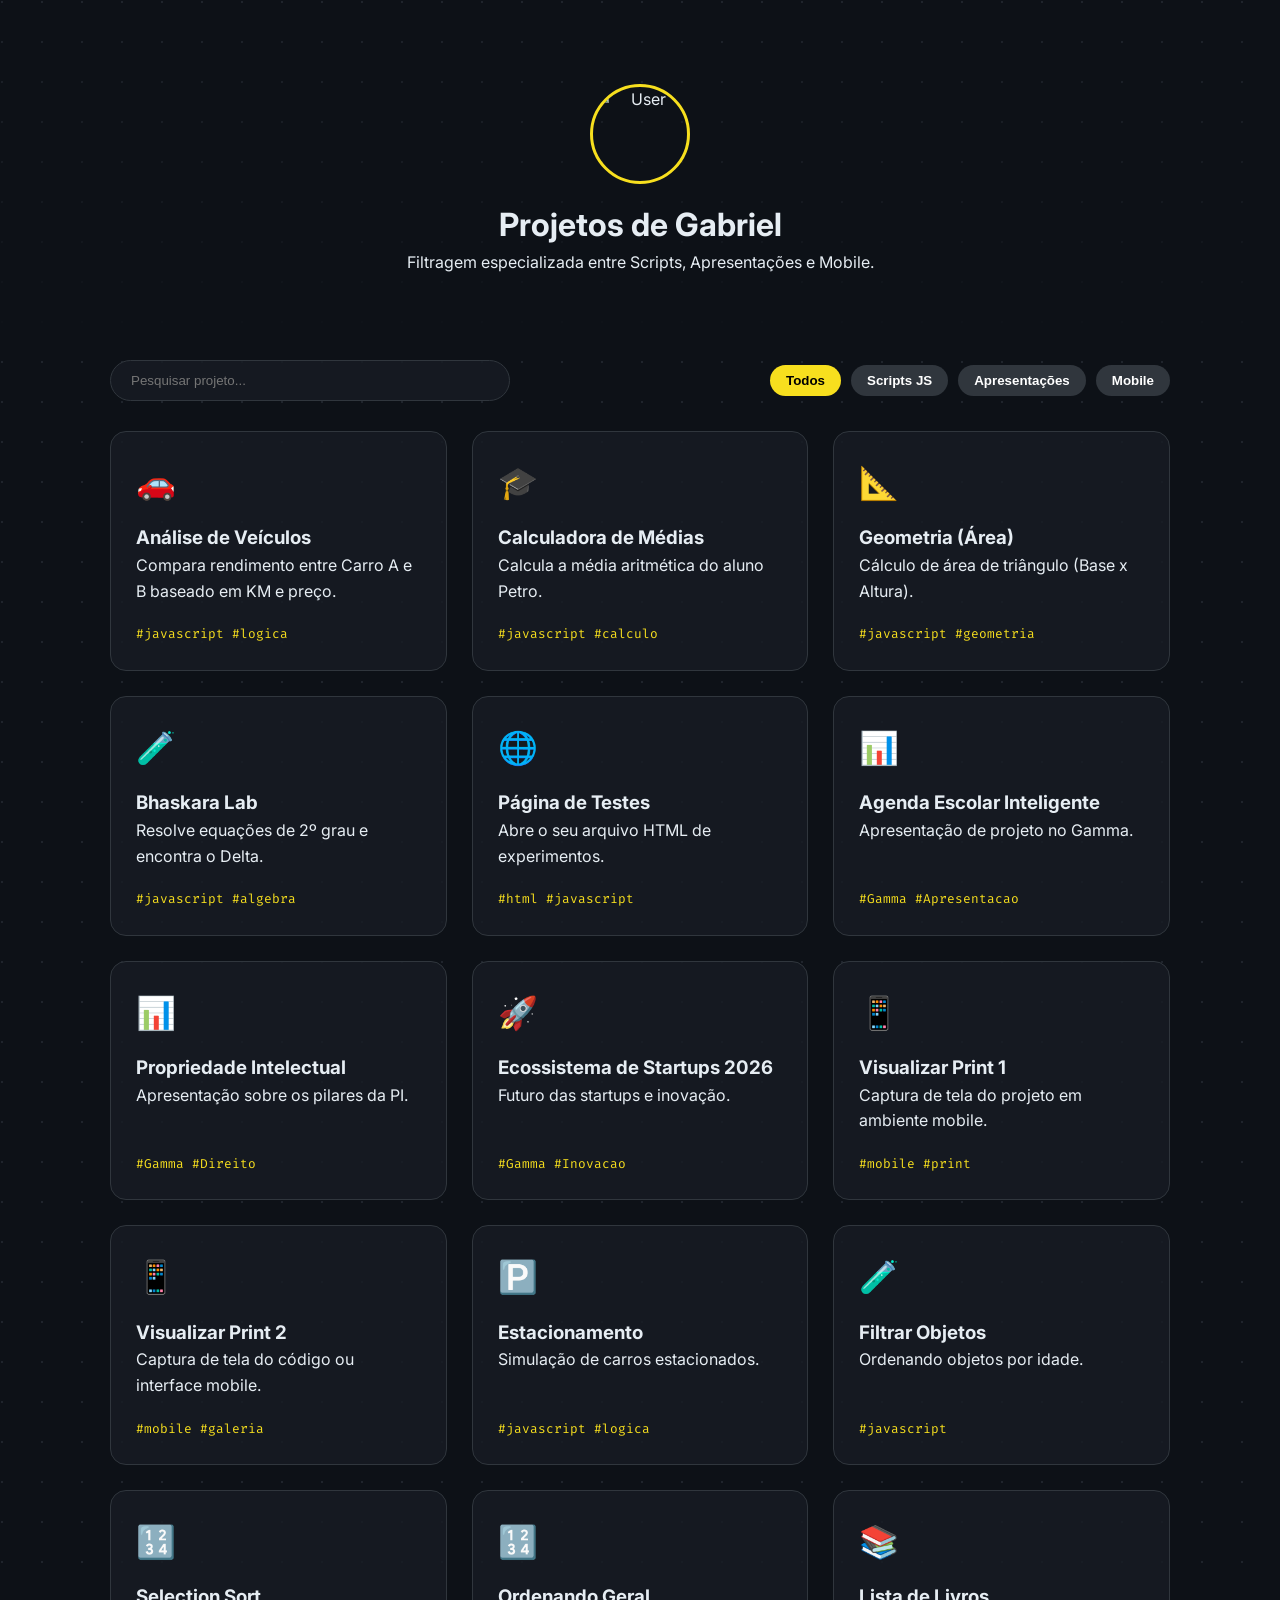
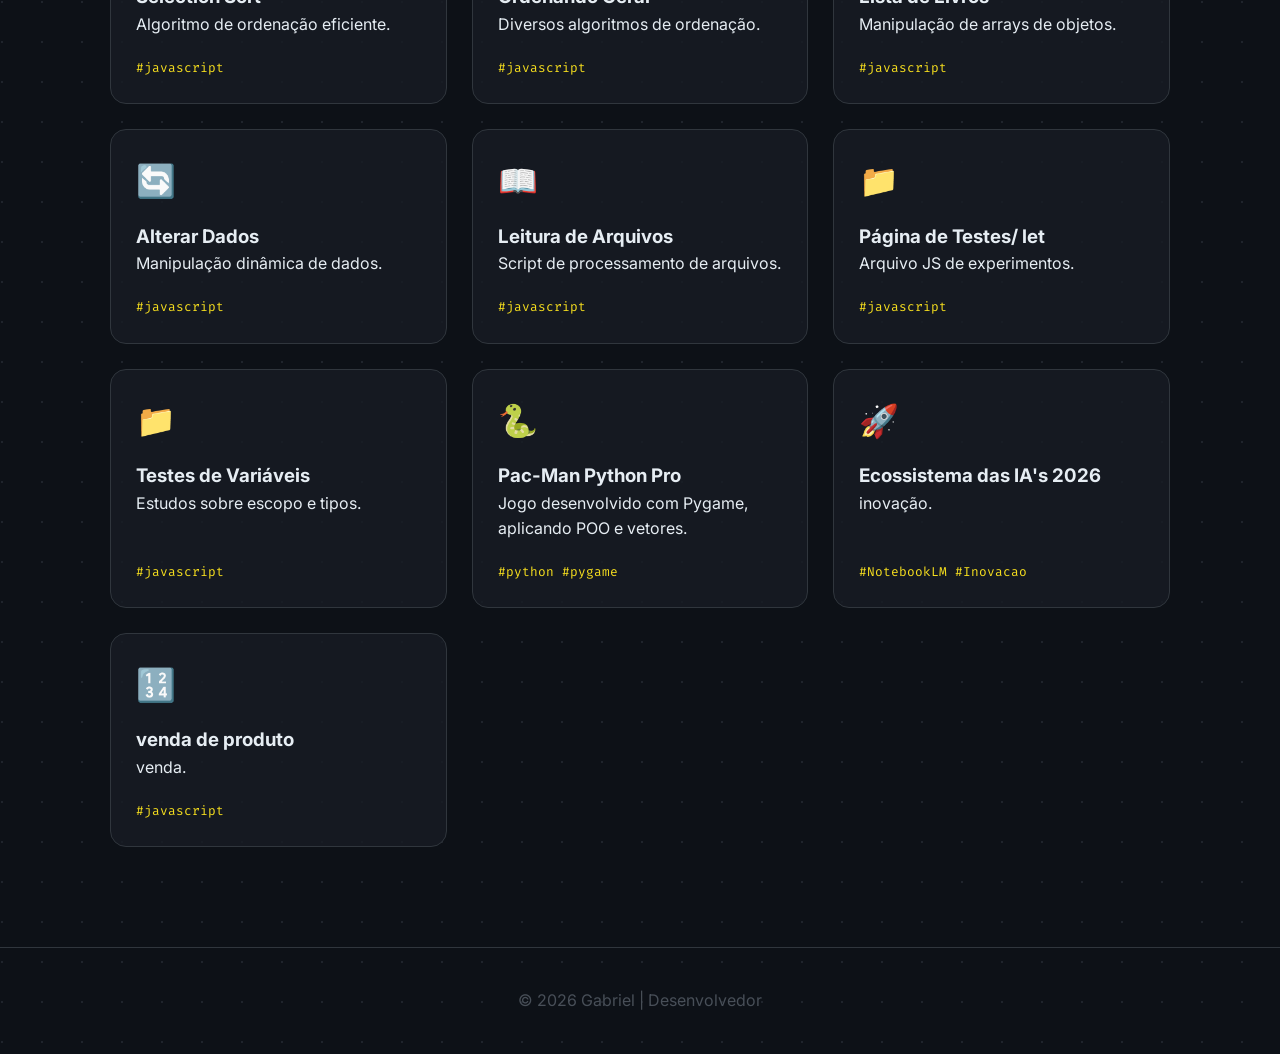
==== 20.html @ d9f5b580 "Add project card for product sale section" ====
<!DOCTYPE html>
<html lang="pt-br">
<head>
    <meta charset="UTF-8">
    <meta name="viewport" content="width=device-width, initial-scale=1.0">
    <title>Dev Portfólio | Gabriel</title>
    <link href="https://fonts.googleapis.com/css2?family=Fira+Code:wght@400;700&family=Inter:wght@300;400;700&display=swap" rel="stylesheet">
    
    <style>
        :root {
            --primary-color: #f7df1e;
            --bg-dark: #0d1117;
            --card-bg: rgba(23, 28, 36, 0.8);
            --text-main: #e6edf3;
            --accent: #30363d;
            --glow: rgba(247, 223, 30, 0.2);
        }

        * { margin: 0; padding: 0; box-sizing: border-box; }

        body {
            background-color: var(--bg-dark);
            background-image: radial-gradient(circle at 2px 2px, #1f242c 1px, transparent 0);
            background-size: 40px 40px;
            font-family: 'Inter', sans-serif;
            color: var(--text-main);
            line-height: 1.6;
        }

        header {
            height: 40vh;
            display: flex;
            flex-direction: column;
            justify-content: center;
            align-items: center;
            text-align: center;
            background: linear-gradient(180deg, rgba(13,17,23,0) 0%, rgba(13,17,23,1) 100%);
            padding: 20px;
        }

        .profile-pic {
            width: 100px; height: 100px;
            border-radius: 50%;
            border: 3px solid var(--primary-color);
            margin-bottom: 15px;
        }

        .controls {
            max-width: 1100px;
            margin: 0 auto 30px;
            padding: 0 20px;
            display: flex;
            flex-wrap: wrap;
            gap: 15px;
            justify-content: space-between;
            align-items: center;
        }

        .search-box {
            background: var(--card-bg);
            border: 1px solid var(--accent);
            padding: 12px 20px;
            border-radius: 30px;
            color: white;
            width: 100%;
            max-width: 400px;
            outline: none;
        }

        .search-box:focus { border-color: var(--primary-color); }

        .filter-buttons { display: flex; gap: 10px; flex-wrap: wrap; }

        .btn-filter {
            background: var(--accent);
            border: none;
            color: white;
            padding: 8px 16px;
            border-radius: 20px;
            cursor: pointer;
            transition: 0.3s;
            font-weight: bold;
        }

        .btn-filter.active, .btn-filter:hover {
            background: var(--primary-color);
            color: black;
        }

        .main-content { max-width: 1100px; margin: 0 auto 100px; padding: 0 20px; }

        .grid-links {
            display: grid;
            grid-template-columns: repeat(auto-fill, minmax(300px, 1fr));
            gap: 25px;
        }

        .project-card {
            background: var(--card-bg);
            border: 1px solid var(--accent);
            border-radius: 16px;
            padding: 25px;
            cursor: pointer;
            transition: 0.3s;
            display: flex;
            flex-direction: column;
        }

        .project-card:hover {
            transform: translateY(-5px);
            border-color: var(--primary-color);
            box-shadow: 0 10px 20px rgba(0,0,0,0.3);
        }

        .card-icon { font-size: 2rem; margin-bottom: 15px; }
        .card-footer { margin-top: auto; padding-top: 20px; font-family: 'Fira Code', monospace; color: var(--primary-color); font-size: 0.8rem; }
        
        .hidden { display: none !important; }

        footer { text-align: center; padding: 40px; border-top: 1px solid var(--accent); color: #484f58; }
    </style>
</head>
<body>

    <header>
        <img src="https://github.com/identicons/gabriel.png" alt="User" class="profile-pic">
        <h1>Projetos de <span>Gabriel</span></h1>
        <p>Filtragem especializada entre Scripts, Apresentações e Mobile.</p>
    </header>

    <section class="controls">
        <input type="text" class="search-box" id="searchInput" placeholder="Pesquisar projeto...">
        <div class="filter-buttons">
            <button class="btn-filter active" onclick="filterSelection('all', event)">Todos</button>
            <button class="btn-filter" onclick="filterSelection('js', event)">Scripts JS</button>
            <button class="btn-filter" onclick="filterSelection('gamma', event)">Apresentações </button>
            <button class="btn-filter" onclick="filterSelection('mobile', event)">Mobile</button>
        </div>
    </section>

    <main class="main-content">
        <div class="grid-links" id="link-container">
            
            <div class="project-card js" onclick="window.location.href = 'carro.js'">
                <div class="card-icon">🚗</div>
                <h3>Análise de Veículos</h3>
                <p>Compara rendimento entre Carro A e B baseado em KM e preço.</p>
                <div class="card-footer">#javascript #logica</div>
            </div>

            <div class="project-card js" onclick="window.location.href = 'notas.js'">
                <div class="card-icon">🎓</div>
                <h3>Calculadora de Médias</h3>
                <p>Calcula a média aritmética do aluno Petro.</p>
                <div class="card-footer">#javascript #calculo</div>
            </div>

            <div class="project-card js" onclick="window.location.href = 'teste2.js'">
                <div class="card-icon">📐</div>
                <h3>Geometria (Área)</h3>
                <p>Cálculo de área de triângulo (Base x Altura).</p>
                <div class="card-footer">#javascript #geometria</div>
            </div>

            <div class="project-card js" onclick="window.location.href = 'teste3.js'">
                <div class="card-icon">🧪</div>
                <h3>Bhaskara Lab</h3>
                <p>Resolve equações de 2º grau e encontra o Delta.</p>
                <div class="card-footer">#javascript #algebra</div>
            </div>

            <div class="project-card js" onclick="window.open('teste.html', '_blank')">
                <div class="card-icon">🌐</div>
                <h3>Página de Testes</h3>
                <p>Abre o seu arquivo HTML de experimentos.</p>
                <div class="card-footer">#html #javascript</div>
            </div>

            <div class="project-card gamma" onclick="window.open('https://gamma.app/docs/Agenda-Escolar-Inteligente-zhlc75xq821pwub ', '_blank')">
                <div class="card-icon">📊</div>
                <h3>Agenda Escolar Inteligente</h3>
                <p>Apresentação de projeto no Gamma.</p>
                <div class="card-footer">#Gamma #Apresentacao</div>
            </div>
            
            <div class="project-card gamma" onclick="window.open('https://gamma.app/docs/Os-Pilares-da-Propriedade-Intelectual-pbq519sk1847qzm', '_blank')">
                <div class="card-icon">📊</div>
                <h3>Propriedade Intelectual</h3>
                <p>Apresentação sobre os pilares da PI.</p>
                <div class="card-footer">#Gamma #Direito</div>
            </div>

            <div class="project-card gamma" onclick="window.open('https://gamma.app/docs/O-Ecossistema-de-Startups-2026-jkcqttp70rfdif2', '_blank')">
                <div class="card-icon">🚀</div>
                <h3>Ecossistema de Startups 2026</h3>
                <p>Futuro das startups e inovação.</p>
                <div class="card-footer">#Gamma #Inovacao</div>
            </div>

            <div class="project-card mobile" onclick="window.open('SUA_IMAGEM.jpg', '_blank')">
                <div class="card-icon">📱</div> 
                <h3>Visualizar Print 1</h3>
                <p>Captura de tela do projeto em ambiente mobile.</p>
                <div class="card-footer">#mobile #print</div>
            </div>

            <div class="project-card mobile" onclick="window.open('fotocod.png', '_blank')">
                <div class="card-icon">📱</div> 
                <h3>Visualizar Print 2</h3>
                <p>Captura de tela do código ou interface mobile.</p>
                <div class="card-footer">#mobile #galeria</div>
            </div>

            <div class="project-card js" onclick="window.location.href = 'brake_continue.js'">
                <div class="card-icon">🅿️</div>
                <h3>Estacionamento</h3>
                <p>Simulação de carros estacionados.</p>
                <div class="card-footer">#javascript #logica</div>
            </div>

            <div class="project-card js" onclick="window.location.href = 'filtrar.js'">
                <div class="card-icon">🧪</div>
                <h3>Filtrar Objetos</h3>
                <p>Ordenando objetos por idade.</p>
                <div class="card-footer">#javascript</div>
            </div>

            <div class="project-card js" onclick="window.location.href = 'selectionSorts.js'">
                <div class="card-icon">🔢</div>
                <h3>Selection Sort</h3>
                <p>Algoritmo de ordenação eficiente.</p>
                <div class="card-footer">#javascript</div>
            </div>

            <div class="project-card js" onclick="window.location.href = 'ordenando.js'">
                <div class="card-icon">🔢</div>
                <h3>Ordenando Geral</h3>
                <p>Diversos algoritmos de ordenação.</p>
                <div class="card-footer">#javascript</div>
            </div>
            
            <div class="project-card js" onclick="window.location.href = 'listaLivros.js'">
                <div class="card-icon">📚</div>
                <h3>Lista de Livros</h3>
                <p>Manipulação de arrays de objetos.</p>
                <div class="card-footer">#javascript</div>
            </div>
              
            <div class="project-card js" onclick="window.location.href = 'alterar.js'">
                <div class="card-icon">🔄</div>
                <h3>Alterar Dados</h3>
                <p>Manipulação dinâmica de dados.</p>
                <div class="card-footer">#javascript</div>
            </div>
    
            <div class="project-card js" onclick="window.location.href = 'leitura.js'">
                <div class="card-icon">📖</div>
                <h3>Leitura de Arquivos</h3>
                <p>Script de processamento de arquivos.</p>
                <div class="card-footer">#javascript</div>
            </div>

            <div class="project-card js" onclick="window.open('media_se.js', '_blank')">
                <div class="card-icon">📁</div>
                <h3>Página de Testes/ let</h3>
                <p>Arquivo JS de experimentos.</p>
                <div class="card-footer">#javascript</div>
            </div>

            <div class="project-card js" onclick="window.open('variaveis.js', '_blank')">
                <div class="card-icon">📁</div>
                <h3>Testes de Variáveis</h3>
                <p>Estudos sobre escopo e tipos.</p>
                <div class="card-footer">#javascript</div>
            </div>

            <div class="project-card python" onclick="window.open('pacman.html', '_blank')">
                <div class="card-icon">🐍</div>
                <h3>Pac-Man Python Pro</h3>
                <p>Jogo desenvolvido com Pygame, aplicando POO e vetores.</p>
                <div class="card-footer">#python #pygame</div>
            </div>
            
            
            <div class="project-card gamma" onclick="window.open('https://notebooklm.google.com/notebook/cf96d718-f86e-4a2f-9dfe-035ffc1f8963/artifact/101f0b48-c396-41bf-b249-cfb6826fedf8?utm_source=nlm_web_share&utm_medium=google_oo&utm_campaign=art_share_2&utm_content=&utm_smc=nlm_web_share_google_oo_art_share_2_', '_blank')">
                <div class="card-icon">🚀</div>
                <h3>Ecossistema das IA's 2026</h3>
                <p> inovação.</p>
                <div class="card-footer">#NotebookLM #Inovacao</div>
            </div>

              <div class="project-card js" onclick="window.location.href = 'produto.html'">
                <div class="card-icon">🔢</div>
                <h3>venda de produto</h3>
                <p>venda.</p>
                <div class="card-footer">#javascript</div>
            </div>
            
            
            
        </div>
    </main>

    <footer>
        <p>&copy; 2026 Gabriel | Desenvolvedor</p>
    </footer>

    <script>
        const searchInput = document.getElementById('searchInput');
        const cards = document.getElementsByClassName('project-card');

        searchInput.addEventListener('keyup', function() {
            let filter = searchInput.value.toLowerCase();
            let btns = document.getElementsByClassName("btn-filter");
            for (let btn of btns) btn.classList.remove("active");
            btns[0].classList.add("active");

            for (let i = 0; i < cards.length; i++) {
                let title = cards[i].getElementsByTagName('h3')[0].innerText.toLowerCase();
                let text = cards[i].getElementsByTagName('p')[0].innerText.toLowerCase();
                
                if (title.includes(filter) || text.includes(filter)) {
                    cards[i].classList.remove('hidden');
                } else {
                    cards[i].classList.add('hidden');
                }
            }
        });

        function filterSelection(c, event) {
            searchInput.value = "";
            for (let i = 0; i < cards.length; i++) {
                if (c === "all") {
                    cards[i].classList.remove("hidden");
                } else {
                    if (cards[i].classList.contains(c)) {
                        cards[i].classList.remove("hidden");
                    } else {
                        cards[i].classList.add("hidden");
                    }
                }
            }

            let btns = document.getElementsByClassName("btn-filter");
            for (let btn of btns) btn.classList.remove("active");
            if (event) event.currentTarget.classList.add("active");
        }
    </script>
</body>
</html>
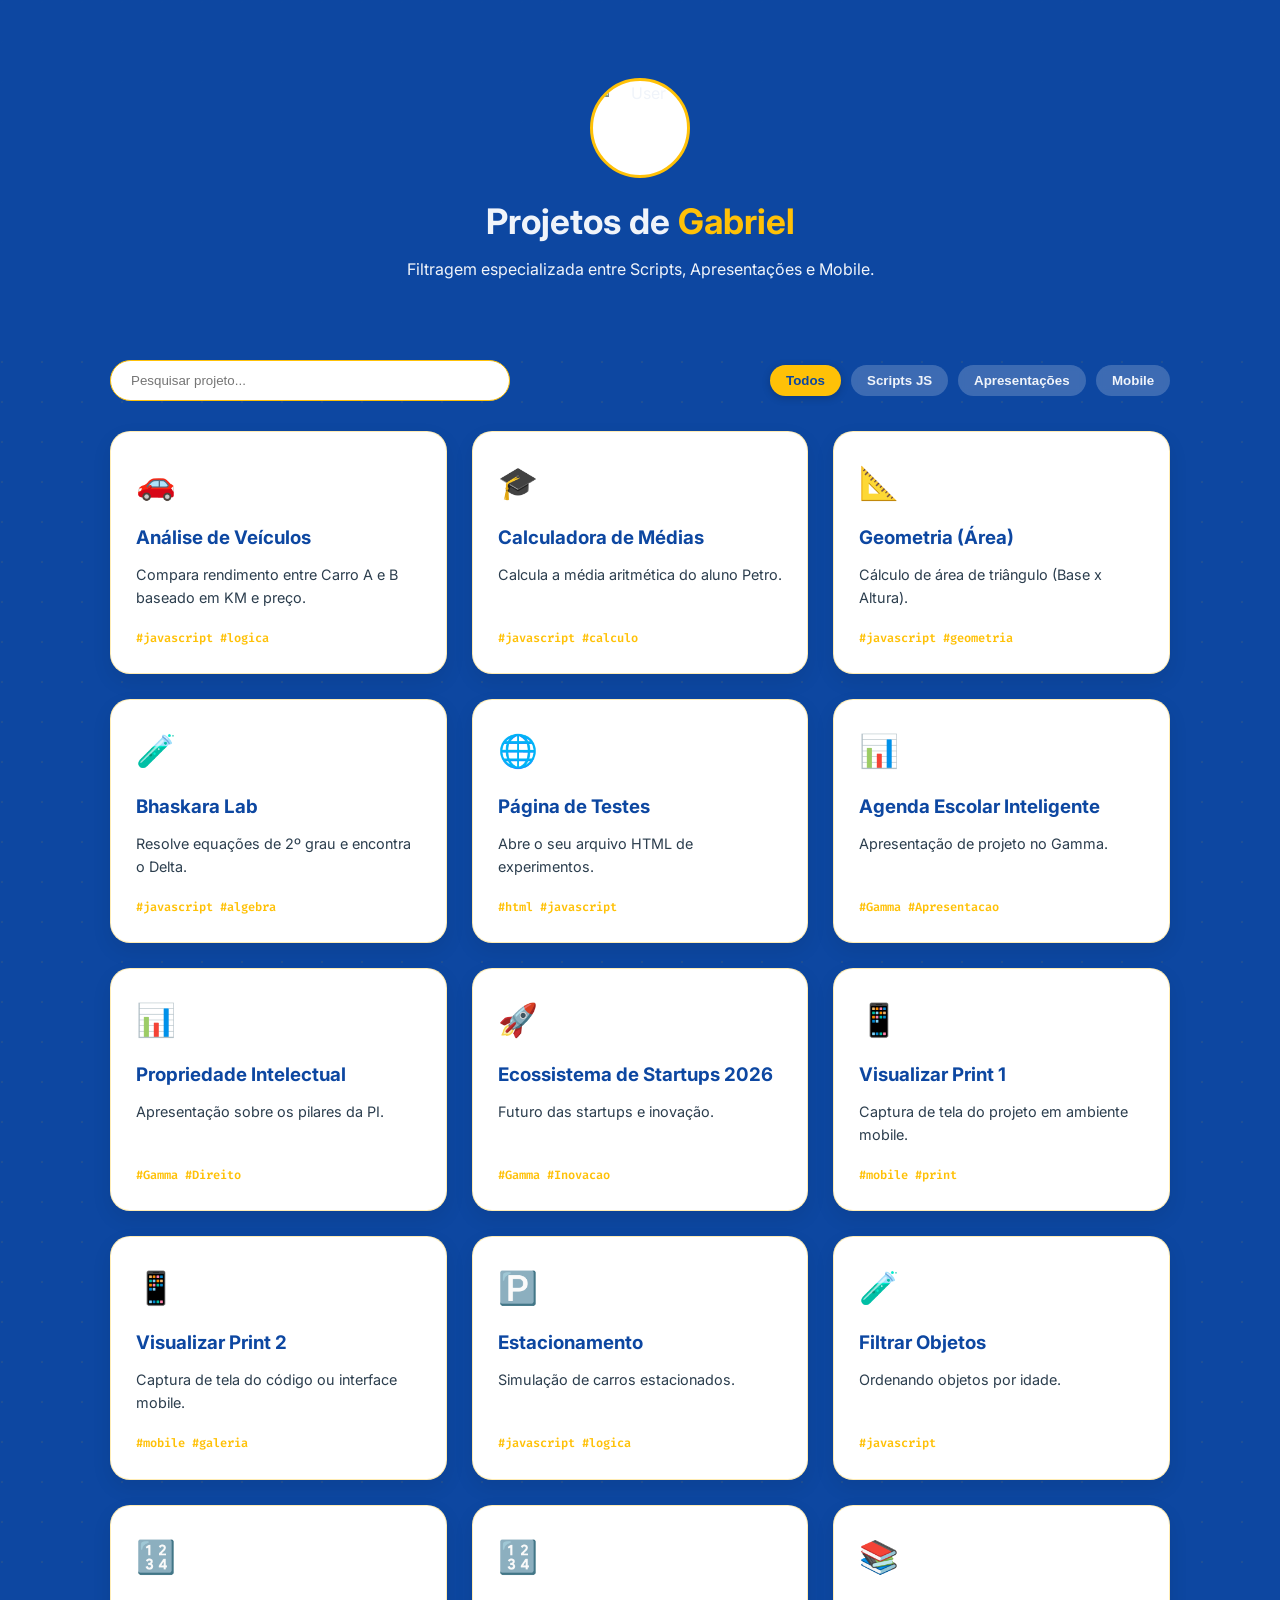
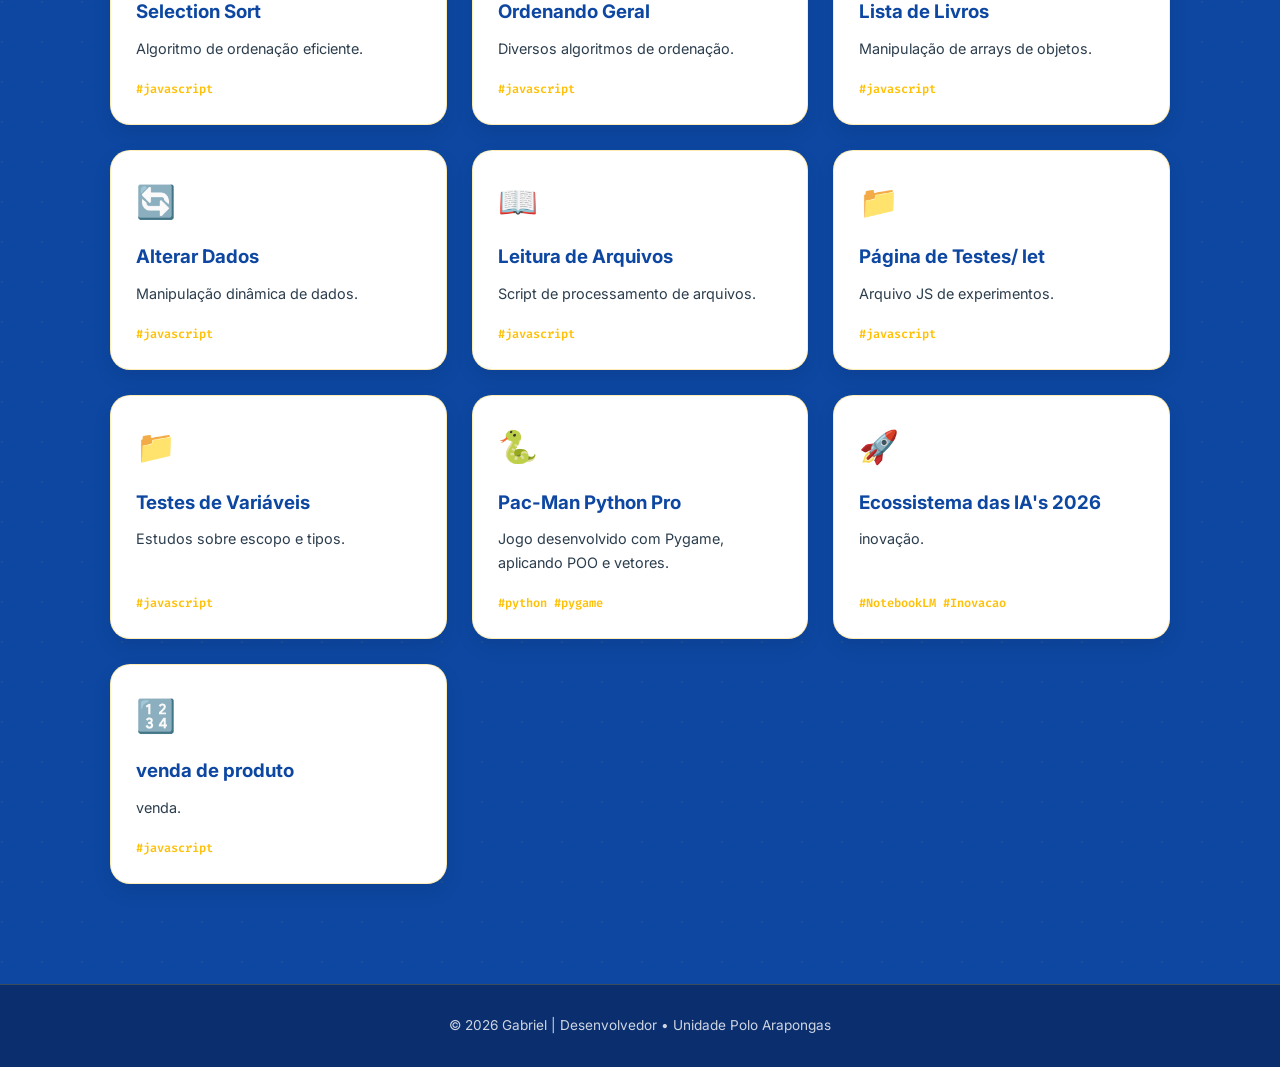
==== commit c3863e30: "Update 20.html" ====
--- a/20.html
+++ b/20.html
@@ -3,27 +3,32 @@
 <head>
     <meta charset="UTF-8">
     <meta name="viewport" content="width=device-width, initial-scale=1.0">
-    <title>Dev Portfólio | Gabriel</title>
+    <title>Dev Portfólio | Gabriel - Unidade Polo</title>
     <link href="https://fonts.googleapis.com/css2?family=Fira+Code:wght@400;700&family=Inter:wght@300;400;700&display=swap" rel="stylesheet">
     
     <style>
         :root {
-            --primary-color: #f7df1e;
-            --bg-dark: #0d1117;
-            --card-bg: rgba(23, 28, 36, 0.8);
-            --text-main: #e6edf3;
-            --accent: #30363d;
-            --glow: rgba(247, 223, 30, 0.2);
+            /* NOVA PALETA: 60% Azul, 30% Branco, 10% Amarelo */
+            --primary-blue: #0D47A1;      /* Azul principal (60% da superfície) */
+            --blue-soft: #1565C0;
+            --white-bg: #F8F9FA;           /* Branco para áreas de leitura (30%) */
+            --white-card: #FFFFFF;
+            --yellow-accent: #FFC107;      /* Amarelo para destaques (10%) */
+            --yellow-hover: #FFB300;
+            --text-dark: #1e2a3a;
+            --text-light: #F0F4FA;
+            --border-light: rgba(255,193,7,0.3);
+            --shadow-card: 0 8px 20px rgba(0,0,0,0.08);
         }
 
         * { margin: 0; padding: 0; box-sizing: border-box; }
 
         body {
-            background-color: var(--bg-dark);
-            background-image: radial-gradient(circle at 2px 2px, #1f242c 1px, transparent 0);
+            background: var(--primary-blue);  /* 60% Azul */
+            background-image: radial-gradient(circle at 2px 2px, rgba(255,193,7,0.08) 1px, transparent 0);
             background-size: 40px 40px;
             font-family: 'Inter', sans-serif;
-            color: var(--text-main);
+            color: var(--text-light);
             line-height: 1.6;
         }
 
@@ -34,15 +39,24 @@
             justify-content: center;
             align-items: center;
             text-align: center;
-            background: linear-gradient(180deg, rgba(13,17,23,0) 0%, rgba(13,17,23,1) 100%);
+            background: linear-gradient(180deg, rgba(13,71,161,0.95) 0%, var(--primary-blue) 100%);
             padding: 20px;
         }
 
         .profile-pic {
             width: 100px; height: 100px;
             border-radius: 50%;
-            border: 3px solid var(--primary-color);
+            border: 3px solid var(--yellow-accent);
             margin-bottom: 15px;
+            background: var(--white-card);
+        }
+
+        h1 {
+            font-size: 2.2rem;
+            margin-bottom: 8px;
+        }
+        h1 span {
+            color: var(--yellow-accent);
         }
 
         .controls {
@@ -57,34 +71,40 @@
         }
 
         .search-box {
-            background: var(--card-bg);
-            border: 1px solid var(--accent);
+            background: var(--white-card);
+            border: 1px solid var(--yellow-accent);
             padding: 12px 20px;
             border-radius: 30px;
-            color: white;
+            color: var(--text-dark);
             width: 100%;
             max-width: 400px;
             outline: none;
-        }
-
-        .search-box:focus { border-color: var(--primary-color); }
+            font-weight: 500;
+        }
+
+        .search-box:focus { 
+            border-color: var(--yellow-hover);
+            box-shadow: 0 0 0 2px rgba(255,193,7,0.2);
+        }
 
         .filter-buttons { display: flex; gap: 10px; flex-wrap: wrap; }
 
         .btn-filter {
-            background: var(--accent);
+            background: rgba(255,255,255,0.2);
             border: none;
-            color: white;
+            color: var(--text-light);
             padding: 8px 16px;
-            border-radius: 20px;
+            border-radius: 30px;
             cursor: pointer;
             transition: 0.3s;
             font-weight: bold;
+            backdrop-filter: blur(4px);
         }
 
         .btn-filter.active, .btn-filter:hover {
-            background: var(--primary-color);
-            color: black;
+            background: var(--yellow-accent);
+            color: #0D47A1;
+            box-shadow: 0 2px 8px rgba(0,0,0,0.2);
         }
 
         .main-content { max-width: 1100px; margin: 0 auto 100px; padding: 0 20px; }
@@ -96,28 +116,55 @@
         }
 
         .project-card {
-            background: var(--card-bg);
-            border: 1px solid var(--accent);
-            border-radius: 16px;
+            background: var(--white-card);   /* 30% Branco */
+            border: 1px solid var(--border-light);
+            border-radius: 20px;
             padding: 25px;
             cursor: pointer;
-            transition: 0.3s;
+            transition: 0.25s ease;
             display: flex;
             flex-direction: column;
+            color: var(--text-dark);
+            box-shadow: var(--shadow-card);
         }
 
         .project-card:hover {
             transform: translateY(-5px);
-            border-color: var(--primary-color);
-            box-shadow: 0 10px 20px rgba(0,0,0,0.3);
+            border-color: var(--yellow-accent);
+            box-shadow: 0 15px 30px -8px rgba(0,0,0,0.2);
+            background: #FFFFFF;
         }
 
         .card-icon { font-size: 2rem; margin-bottom: 15px; }
-        .card-footer { margin-top: auto; padding-top: 20px; font-family: 'Fira Code', monospace; color: var(--primary-color); font-size: 0.8rem; }
+        .project-card h3 {
+            color: #0D47A1;
+            margin-bottom: 10px;
+        }
+        .project-card p {
+            color: #2c3e4e;
+            font-size: 0.9rem;
+        }
+        .card-footer { 
+            margin-top: auto; 
+            padding-top: 20px; 
+            font-family: 'Fira Code', monospace; 
+            color: var(--yellow-accent); 
+            font-size: 0.75rem;
+            font-weight: 600;
+        }
         
         .hidden { display: none !important; }
 
-        footer { text-align: center; padding: 40px; border-top: 1px solid var(--accent); color: #484f58; }
+        footer { 
+            text-align: center; 
+            padding: 30px; 
+            border-top: 1px solid rgba(255,193,7,0.2);
+            color: rgba(255,255,255,0.8);
+            background: #0A2E6E;
+        }
+        footer p {
+            font-size: 0.85rem;
+        }
     </style>
 </head>
 <body>
@@ -133,7 +180,7 @@
         <div class="filter-buttons">
             <button class="btn-filter active" onclick="filterSelection('all', event)">Todos</button>
             <button class="btn-filter" onclick="filterSelection('js', event)">Scripts JS</button>
-            <button class="btn-filter" onclick="filterSelection('gamma', event)">Apresentações </button>
+            <button class="btn-filter" onclick="filterSelection('gamma', event)">Apresentações</button>
             <button class="btn-filter" onclick="filterSelection('mobile', event)">Mobile</button>
         </div>
     </section>
@@ -281,7 +328,6 @@
                 <div class="card-footer">#python #pygame</div>
             </div>
             
-            
             <div class="project-card gamma" onclick="window.open('https://notebooklm.google.com/notebook/cf96d718-f86e-4a2f-9dfe-035ffc1f8963/artifact/101f0b48-c396-41bf-b249-cfb6826fedf8?utm_source=nlm_web_share&utm_medium=google_oo&utm_campaign=art_share_2&utm_content=&utm_smc=nlm_web_share_google_oo_art_share_2_', '_blank')">
                 <div class="card-icon">🚀</div>
                 <h3>Ecossistema das IA's 2026</h3>
@@ -289,20 +335,17 @@
                 <div class="card-footer">#NotebookLM #Inovacao</div>
             </div>
 
-              <div class="project-card js" onclick="window.location.href = 'produto.html'">
+            <div class="project-card js" onclick="window.location.href = 'produto.html'">
                 <div class="card-icon">🔢</div>
                 <h3>venda de produto</h3>
                 <p>venda.</p>
                 <div class="card-footer">#javascript</div>
             </div>
-            
-            
-            
         </div>
     </main>
 
     <footer>
-        <p>&copy; 2026 Gabriel | Desenvolvedor</p>
+        <p>&copy; 2026 Gabriel | Desenvolvedor • Unidade Polo Arapongas</p>
     </footer>
 
     <script>
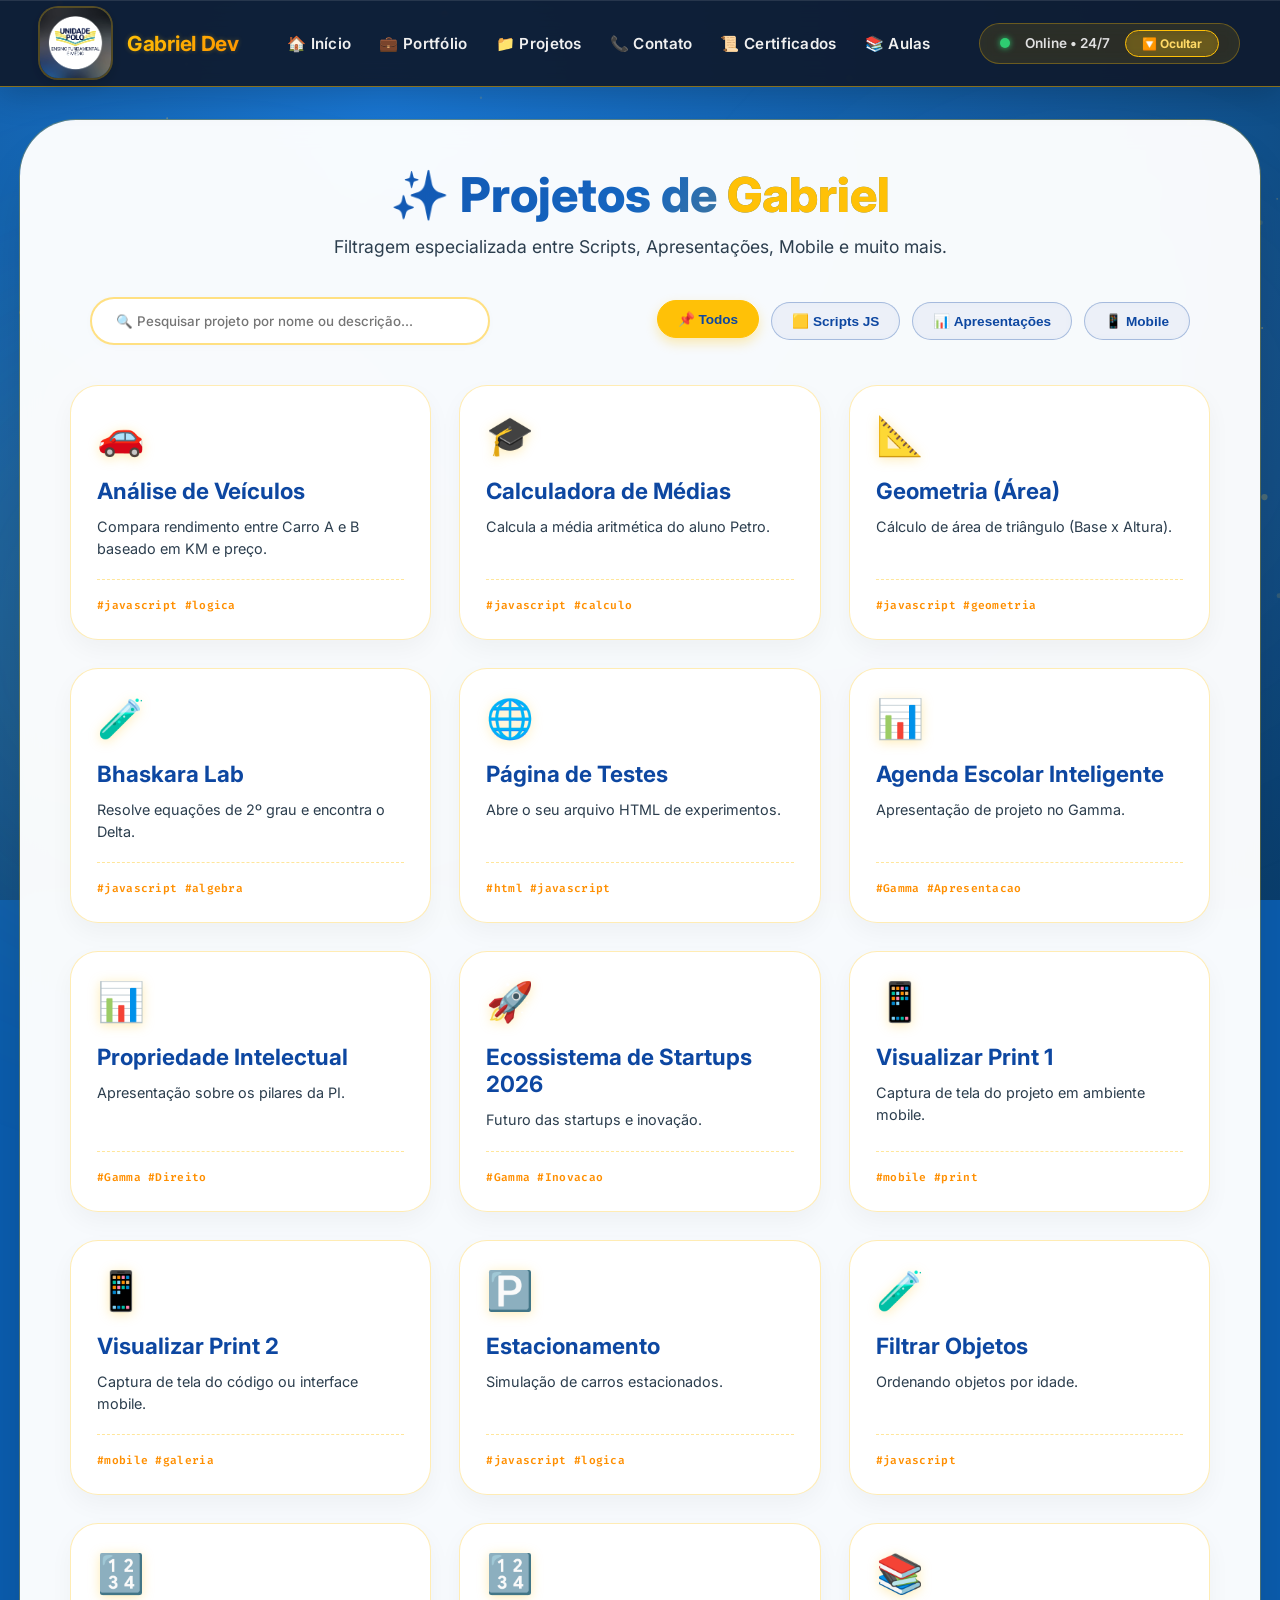
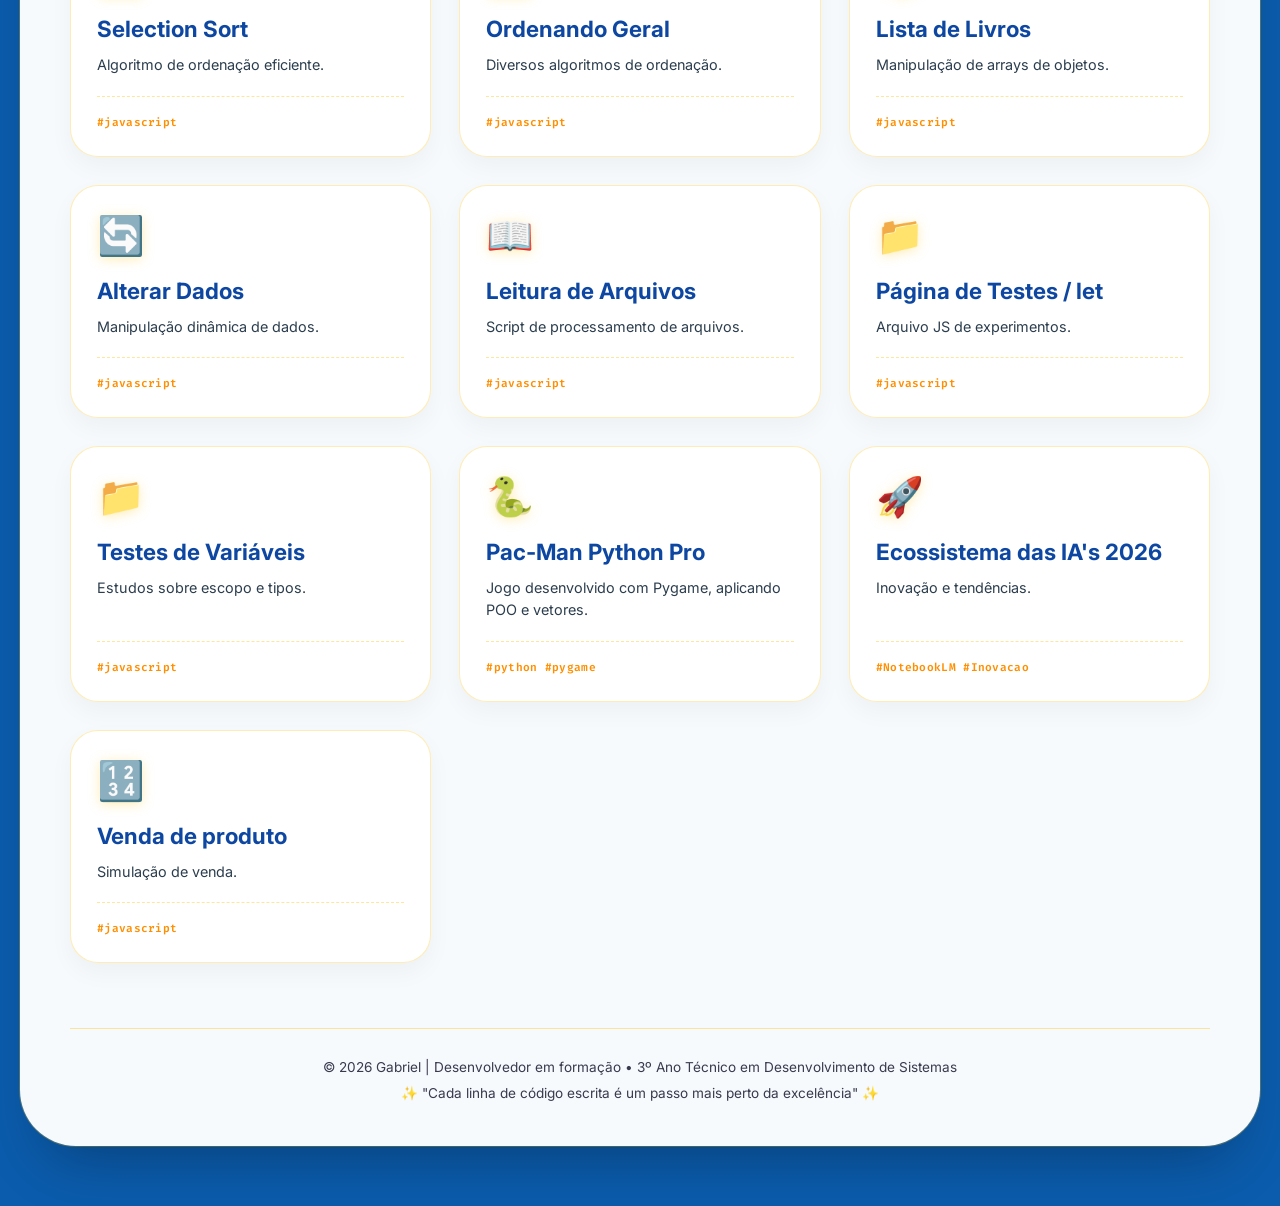
==== commit 338035d2: "Update print statement from 'Hello' to 'Goodbye'" ====
--- a/20.html
+++ b/20.html
@@ -2,392 +2,894 @@
 <html lang="pt-br">
 <head>
     <meta charset="UTF-8">
-    <meta name="viewport" content="width=device-width, initial-scale=1.0">
-    <title>Dev Portfólio | Gabriel - Unidade Polo</title>
-    <link href="https://fonts.googleapis.com/css2?family=Fira+Code:wght@400;700&family=Inter:wght@300;400;700&display=swap" rel="stylesheet">
-    
+    <meta name="viewport" content="width=device-width, initial-scale=1.0, user-scalable=yes">
+    <title>Gabriel Dev | Portfólio de Projetos - Laboratório Digital</title>
+    <link href="https://fonts.googleapis.com/css2?family=Inter:opsz,wght@14..32,300;14..32,400;14..32,500;14..32,600;14..32,700;14..32,800&family=Fira+Code:wght@400;600&display=swap" rel="stylesheet">
     <style>
-        :root {
-            /* NOVA PALETA: 60% Azul, 30% Branco, 10% Amarelo */
-            --primary-blue: #0D47A1;      /* Azul principal (60% da superfície) */
-            --blue-soft: #1565C0;
-            --white-bg: #F8F9FA;           /* Branco para áreas de leitura (30%) */
-            --white-card: #FFFFFF;
-            --yellow-accent: #FFC107;      /* Amarelo para destaques (10%) */
-            --yellow-hover: #FFB300;
-            --text-dark: #1e2a3a;
-            --text-light: #F0F4FA;
-            --border-light: rgba(255,193,7,0.3);
-            --shadow-card: 0 8px 20px rgba(0,0,0,0.08);
-        }
-
-        * { margin: 0; padding: 0; box-sizing: border-box; }
+        * {
+            margin: 0;
+            padding: 0;
+            box-sizing: border-box;
+        }
 
         body {
-            background: var(--primary-blue);  /* 60% Azul */
-            background-image: radial-gradient(circle at 2px 2px, rgba(255,193,7,0.08) 1px, transparent 0);
-            background-size: 40px 40px;
-            font-family: 'Inter', sans-serif;
-            color: var(--text-light);
-            line-height: 1.6;
-        }
-
-        header {
-            height: 40vh;
+            font-family: 'Inter', 'Segoe UI', system-ui, -apple-system, sans-serif;
+            background: #0b5cad;
+            color: #1e1e2a;
+            overflow-x: hidden;
+            position: relative;
+        }
+
+        /* Fundo com gradiente dinâmico */
+        .bg-gradient {
+            position: fixed;
+            top: 0;
+            left: 0;
+            width: 100%;
+            height: 100%;
+            background: radial-gradient(circle at 30% 10%, #1976D2, #0a3e6d);
+            z-index: -2;
+        }
+
+        /* Partículas refinadas */
+        #particle-canvas {
+            position: fixed;
+            top: 0;
+            left: 0;
+            width: 100%;
+            height: 100%;
+            z-index: -1;
+            pointer-events: none;
+            opacity: 0.5;
+        }
+
+        /* Orbes flutuantes */
+        .glow-orb {
+            position: fixed;
+            width: 70vmax;
+            height: 70vmax;
+            background: radial-gradient(circle, rgba(255, 235, 59, 0.12) 0%, transparent 70%);
+            border-radius: 50%;
+            top: 20%;
+            left: -20%;
+            filter: blur(100px);
+            animation: floatGlow 18s ease-in-out infinite;
+            pointer-events: none;
+            z-index: -1;
+        }
+
+        .glow-orb-2 {
+            position: fixed;
+            width: 60vmax;
+            height: 60vmax;
+            background: radial-gradient(circle, rgba(255, 255, 255, 0.08) 0%, transparent 70%);
+            border-radius: 50%;
+            bottom: 10%;
+            right: -15%;
+            filter: blur(120px);
+            animation: floatGlow 22s ease-in-out infinite reverse;
+            pointer-events: none;
+            z-index: -1;
+        }
+
+        @keyframes floatGlow {
+            0% { transform: translate(0, 0) rotate(0deg); }
+            50% { transform: translate(5%, 5%) rotate(5deg); }
+            100% { transform: translate(0, 0) rotate(0deg); }
+        }
+
+        /* ===== SERVICE BAR MELHORADA ===== */
+        .service-bar {
+            position: fixed;
+            top: 0;
+            left: 0;
+            width: 100%;
+            background: rgba(15, 25, 45, 0.92);
+            backdrop-filter: blur(20px);
+            border-bottom: 1px solid rgba(255, 193, 7, 0.5);
+            padding: 8px 0;
+            z-index: 1000;
+            transform: translateY(0);
+            transition: transform 0.4s cubic-bezier(0.2, 0.9, 0.4, 1.1), background 0.2s;
+            box-shadow: 0 8px 32px rgba(0, 0, 0, 0.2), inset 0 1px 0 rgba(255, 255, 255, 0.1);
+        }
+
+        .service-bar.hidden {
+            transform: translateY(-100%);
+        }
+
+        .service-container {
+            max-width: 1400px;
+            margin: 0 auto;
             display: flex;
-            flex-direction: column;
-            justify-content: center;
+            justify-content: space-between;
             align-items: center;
+            padding: 0 40px;
+            flex-wrap: wrap;
+            gap: 20px;
+        }
+
+        .service-logo {
+            display: flex;
+            align-items: center;
+            gap: 16px;
+            cursor: pointer;
+            transition: transform 0.2s ease;
+        }
+
+        .service-logo:hover {
+            transform: scale(1.02);
+        }
+
+        .service-logo img {
+            height: 70px;
+            width: auto;
+            border-radius: 18px;
+            transition: all 0.3s ease;
+            box-shadow: 0 4px 15px rgba(0, 0, 0, 0.2), 0 0 0 2px rgba(255, 193, 7, 0.3);
+            filter: brightness(1.02) contrast(1.05);
+        }
+
+        .service-logo img:hover {
+            filter: brightness(1.08) contrast(1.1);
+            box-shadow: 0 8px 25px rgba(255, 193, 7, 0.4), 0 0 0 3px rgba(255, 193, 7, 0.6);
+            transform: scale(1.01);
+        }
+
+        .logo-text {
+            font-size: 1.3rem;
+            font-weight: 700;
+            background: linear-gradient(135deg, #FFC107, #FF8F00);
+            background-clip: text;
+            -webkit-background-clip: text;
+            color: transparent;
+            letter-spacing: -0.3px;
+            text-shadow: 0 0 5px rgba(255, 193, 7, 0.3);
+        }
+
+        .service-links {
+            display: flex;
+            gap: 28px;
+            flex-wrap: wrap;
+        }
+
+        .service-link {
+            color: #f0f0f0;
+            text-decoration: none;
+            font-size: 0.95rem;
+            font-weight: 600;
+            padding: 6px 0;
+            position: relative;
+            transition: all 0.25s ease;
+            cursor: pointer;
+            display: flex;
+            align-items: center;
+            gap: 8px;
+            letter-spacing: 0.3px;
+        }
+
+        .service-link::after {
+            content: '';
+            position: absolute;
+            bottom: -2px;
+            left: 0;
+            width: 0;
+            height: 2.5px;
+            background: linear-gradient(90deg, #FFC107, #FF8F00, #FFD966);
+            transition: width 0.3s ease;
+            border-radius: 2px;
+            box-shadow: 0 0 4px #FFC107;
+        }
+
+        .service-link:hover {
+            color: #FFD966;
+            text-shadow: 0 0 6px rgba(255, 193, 7, 0.5);
+        }
+
+        .service-link:hover::after {
+            width: 100%;
+        }
+
+        .service-status {
+            display: flex;
+            align-items: center;
+            gap: 15px;
+            font-size: 0.85rem;
+            font-weight: 600;
+            color: #e0e0e0;
+            background: rgba(255, 193, 7, 0.12);
+            padding: 6px 20px;
+            border-radius: 60px;
+            backdrop-filter: blur(8px);
+            border: 1px solid rgba(255, 193, 7, 0.3);
+        }
+
+        .status-dot {
+            width: 10px;
+            height: 10px;
+            background: #2ecc71;
+            border-radius: 50%;
+            animation: pulse-green 1.8s infinite;
+            box-shadow: 0 0 6px #2ecc71;
+        }
+
+        @keyframes pulse-green {
+            0%, 100% { opacity: 1; transform: scale(1); box-shadow: 0 0 6px #2ecc71; }
+            50% { opacity: 0.7; transform: scale(1.2); box-shadow: 0 0 14px #2ecc71; }
+        }
+
+        .service-toggle {
+            background: rgba(255, 193, 7, 0.2);
+            border: 1px solid #FFC107;
+            padding: 5px 16px;
+            border-radius: 40px;
+            cursor: pointer;
+            font-size: 0.75rem;
+            font-weight: 700;
+            transition: all 0.2s ease;
+            color: #FFD966;
+            backdrop-filter: blur(4px);
+        }
+
+        .service-toggle:hover {
+            background: #FFC107;
+            color: #1e1e2a;
+            transform: scale(1.03);
+            box-shadow: 0 0 12px #FFC107;
+            border-color: #fff;
+        }
+
+        /* ===== MAIN CONTAINER ===== */
+        .container {
+            position: relative;
+            z-index: 2;
+            min-height: 100vh;
+            padding: 20px;
+        }
+
+        /* ===== HERO CARD COM PROJETOS ===== */
+        .hero-card {
+            max-width: 1400px;
+            width: 100%;
+            margin: 100px auto 40px;
+            background: rgba(255, 255, 255, 0.97);
+            backdrop-filter: blur(12px);
+            border-radius: 56px;
+            padding: 45px 50px;
+            animation: fadeInUp 0.7s cubic-bezier(0.2, 0.9, 0.4, 1.1);
+            box-shadow: 0 35px 60px -25px rgba(0, 0, 0, 0.3), 0 0 0 1px rgba(255, 193, 7, 0.3);
+            transition: box-shadow 0.4s, transform 0.2s;
+        }
+
+        .hero-card:hover {
+            box-shadow: 0 45px 70px -25px rgba(0, 0, 0, 0.35), 0 0 0 2px rgba(255, 193, 7, 0.5);
+            transform: translateY(-3px);
+        }
+
+        @keyframes fadeInUp {
+            from { opacity: 0; transform: translateY(50px); }
+            to { opacity: 1; transform: translateY(0); }
+        }
+
+        .projects-header {
             text-align: center;
-            background: linear-gradient(180deg, rgba(13,71,161,0.95) 0%, var(--primary-blue) 100%);
-            padding: 20px;
-        }
-
-        .profile-pic {
-            width: 100px; height: 100px;
-            border-radius: 50%;
-            border: 3px solid var(--yellow-accent);
-            margin-bottom: 15px;
-            background: var(--white-card);
-        }
-
-        h1 {
-            font-size: 2.2rem;
-            margin-bottom: 8px;
-        }
-        h1 span {
-            color: var(--yellow-accent);
-        }
-
+            margin-bottom: 40px;
+        }
+
+        .projects-header h1 {
+            font-size: 3rem;
+            font-weight: 800;
+            background: linear-gradient(125deg, #0D47A1, #1565C0, #FFC107);
+            background-clip: text;
+            -webkit-background-clip: text;
+            color: transparent;
+            margin-bottom: 12px;
+        }
+
+        .projects-header p {
+            color: #2c3e4e;
+            font-size: 1.1rem;
+            max-width: 650px;
+            margin: 0 auto;
+        }
+
+        /* CONTROLES DE FILTRO */
         .controls {
             max-width: 1100px;
-            margin: 0 auto 30px;
-            padding: 0 20px;
+            margin: 0 auto 40px;
             display: flex;
             flex-wrap: wrap;
-            gap: 15px;
+            gap: 20px;
             justify-content: space-between;
             align-items: center;
         }
 
         .search-box {
-            background: var(--white-card);
-            border: 1px solid var(--yellow-accent);
-            padding: 12px 20px;
-            border-radius: 30px;
-            color: var(--text-dark);
+            background: white;
+            border: 2px solid rgba(255, 193, 7, 0.5);
+            padding: 14px 24px;
+            border-radius: 50px;
+            color: #1e2a3a;
             width: 100%;
             max-width: 400px;
             outline: none;
             font-weight: 500;
-        }
-
-        .search-box:focus { 
-            border-color: var(--yellow-hover);
-            box-shadow: 0 0 0 2px rgba(255,193,7,0.2);
-        }
-
-        .filter-buttons { display: flex; gap: 10px; flex-wrap: wrap; }
+            font-family: 'Inter', sans-serif;
+            transition: all 0.2s;
+            box-shadow: 0 2px 8px rgba(0,0,0,0.02);
+        }
+
+        .search-box:focus {
+            border-color: #FFC107;
+            box-shadow: 0 0 0 3px rgba(255, 193, 7, 0.2);
+        }
+
+        .filter-buttons {
+            display: flex;
+            gap: 12px;
+            flex-wrap: wrap;
+        }
 
         .btn-filter {
-            background: rgba(255,255,255,0.2);
-            border: none;
-            color: var(--text-light);
-            padding: 8px 16px;
-            border-radius: 30px;
+            background: rgba(13, 71, 161, 0.08);
+            border: 1px solid rgba(13, 71, 161, 0.3);
+            color: #0D47A1;
+            padding: 10px 20px;
+            border-radius: 40px;
             cursor: pointer;
-            transition: 0.3s;
-            font-weight: bold;
+            transition: 0.25s ease;
+            font-weight: 700;
+            font-size: 0.85rem;
             backdrop-filter: blur(4px);
         }
 
         .btn-filter.active, .btn-filter:hover {
-            background: var(--yellow-accent);
+            background: #FFC107;
             color: #0D47A1;
-            box-shadow: 0 2px 8px rgba(0,0,0,0.2);
-        }
-
-        .main-content { max-width: 1100px; margin: 0 auto 100px; padding: 0 20px; }
-
+            border-color: #FFC107;
+            box-shadow: 0 5px 12px rgba(255, 193, 7, 0.3);
+            transform: translateY(-2px);
+        }
+
+        /* GRID DE PROJETOS */
         .grid-links {
             display: grid;
-            grid-template-columns: repeat(auto-fill, minmax(300px, 1fr));
-            gap: 25px;
+            grid-template-columns: repeat(auto-fill, minmax(310px, 1fr));
+            gap: 28px;
         }
 
         .project-card {
-            background: var(--white-card);   /* 30% Branco */
-            border: 1px solid var(--border-light);
-            border-radius: 20px;
-            padding: 25px;
+            background: #FFFFFF;
+            border-radius: 28px;
+            padding: 26px;
             cursor: pointer;
-            transition: 0.25s ease;
+            transition: all 0.3s cubic-bezier(0.2, 0.9, 0.4, 1.1);
             display: flex;
             flex-direction: column;
-            color: var(--text-dark);
-            box-shadow: var(--shadow-card);
+            color: #1e2a3a;
+            box-shadow: 0 10px 25px rgba(0, 0, 0, 0.04);
+            border: 1px solid rgba(255, 193, 7, 0.3);
+            position: relative;
+            overflow: hidden;
+        }
+
+        .project-card::before {
+            content: '';
+            position: absolute;
+            inset: 0;
+            background: radial-gradient(circle at 30% 20%, rgba(255, 193, 7, 0.08), transparent 80%);
+            opacity: 0;
+            transition: opacity 0.4s;
+        }
+
+        .project-card:hover::before {
+            opacity: 1;
         }
 
         .project-card:hover {
-            transform: translateY(-5px);
-            border-color: var(--yellow-accent);
-            box-shadow: 0 15px 30px -8px rgba(0,0,0,0.2);
-            background: #FFFFFF;
-        }
-
-        .card-icon { font-size: 2rem; margin-bottom: 15px; }
+            transform: translateY(-8px);
+            border-color: #FFC107;
+            background: #fefcf5;
+            box-shadow: 0 25px 40px -12px rgba(0, 0, 0, 0.2), 0 0 0 1px rgba(255, 193, 7, 0.5);
+        }
+
+        .card-icon {
+            font-size: 2.4rem;
+            margin-bottom: 18px;
+            filter: drop-shadow(0 2px 6px rgba(255, 193, 7, 0.3));
+        }
+
         .project-card h3 {
+            font-size: 1.4rem;
+            font-weight: 700;
             color: #0D47A1;
-            margin-bottom: 10px;
-        }
+            margin-bottom: 12px;
+        }
+
         .project-card p {
             color: #2c3e4e;
             font-size: 0.9rem;
-        }
-        .card-footer { 
-            margin-top: auto; 
-            padding-top: 20px; 
-            font-family: 'Fira Code', monospace; 
-            color: var(--yellow-accent); 
-            font-size: 0.75rem;
+            line-height: 1.5;
+            margin-bottom: 20px;
+        }
+
+        .card-footer {
+            margin-top: auto;
+            padding-top: 18px;
+            font-family: 'Fira Code', monospace;
+            font-size: 0.7rem;
             font-weight: 600;
-        }
-        
-        .hidden { display: none !important; }
-
-        footer { 
-            text-align: center; 
-            padding: 30px; 
-            border-top: 1px solid rgba(255,193,7,0.2);
-            color: rgba(255,255,255,0.8);
-            background: #0A2E6E;
-        }
-        footer p {
+            color: #FF8F00;
+            border-top: 1px dashed rgba(255, 193, 7, 0.4);
+            letter-spacing: 0.3px;
+        }
+
+        .hidden {
+            display: none !important;
+        }
+
+        /* FOOTER DO HERO */
+        .footer-note {
+            margin-top: 65px;
+            padding-top: 30px;
+            border-top: 1px solid rgba(255, 193, 7, 0.4);
+            text-align: center;
             font-size: 0.85rem;
+            color: #3a3a4e;
+        }
+
+        .scroll-top {
+            position: fixed;
+            bottom: 30px;
+            right: 30px;
+            width: 55px;
+            height: 55px;
+            background: rgba(255, 193, 7, 0.9);
+            backdrop-filter: blur(8px);
+            border: 1px solid #ffffff;
+            border-radius: 60px;
+            display: flex;
+            align-items: center;
+            justify-content: center;
+            cursor: pointer;
+            opacity: 0;
+            visibility: hidden;
+            transition: all 0.3s ease;
+            z-index: 1000;
+            font-size: 1.6rem;
+            font-weight: bold;
+            color: #1e1e2a;
+            box-shadow: 0 5px 15px rgba(0,0,0,0.2);
+        }
+
+        .scroll-top.visible {
+            opacity: 1;
+            visibility: visible;
+        }
+
+        .scroll-top:hover {
+            background: #FF8F00;
+            transform: translateY(-6px);
+            box-shadow: 0 10px 25px #FFC107;
+        }
+
+        .tooltip {
+            position: fixed;
+            background: #1e1e2a;
+            color: #FFC107;
+            padding: 7px 18px;
+            border-radius: 40px;
+            font-size: 0.85rem;
+            font-weight: 500;
+            pointer-events: none;
+            z-index: 2000;
+            border: 1px solid #FFC107;
+            white-space: nowrap;
+            font-family: monospace;
+            box-shadow: 0 4px 15px rgba(0,0,0,0.2);
+            backdrop-filter: blur(10px);
+        }
+
+        @media (max-width: 900px) {
+            .hero-card {
+                padding: 30px 20px;
+                margin-top: 110px;
+            }
+            .projects-header h1 {
+                font-size: 2.2rem;
+            }
+            .controls {
+                flex-direction: column;
+                align-items: stretch;
+            }
+            .search-box {
+                max-width: 100%;
+            }
+            .filter-buttons {
+                justify-content: center;
+            }
+            .service-container {
+                flex-direction: column;
+                padding: 0 20px;
+            }
+            .service-links {
+                justify-content: center;
+            }
+            .service-logo img {
+                height: 55px;
+            }
         }
     </style>
 </head>
 <body>
-
-    <header>
-        <img src="https://github.com/identicons/gabriel.png" alt="User" class="profile-pic">
-        <h1>Projetos de <span>Gabriel</span></h1>
-        <p>Filtragem especializada entre Scripts, Apresentações e Mobile.</p>
-    </header>
-
-    <section class="controls">
-        <input type="text" class="search-box" id="searchInput" placeholder="Pesquisar projeto...">
-        <div class="filter-buttons">
-            <button class="btn-filter active" onclick="filterSelection('all', event)">Todos</button>
-            <button class="btn-filter" onclick="filterSelection('js', event)">Scripts JS</button>
-            <button class="btn-filter" onclick="filterSelection('gamma', event)">Apresentações</button>
-            <button class="btn-filter" onclick="filterSelection('mobile', event)">Mobile</button>
-        </div>
-    </section>
-
-    <main class="main-content">
-        <div class="grid-links" id="link-container">
-            
-            <div class="project-card js" onclick="window.location.href = 'carro.js'">
-                <div class="card-icon">🚗</div>
-                <h3>Análise de Veículos</h3>
-                <p>Compara rendimento entre Carro A e B baseado em KM e preço.</p>
-                <div class="card-footer">#javascript #logica</div>
+    <div class="bg-gradient"></div>
+    <canvas id="particle-canvas"></canvas>
+    <div class="glow-orb"></div>
+    <div class="glow-orb-2"></div>
+
+    <!-- BARRA DE SERVIÇO (BASE DO SEGUNDO CÓDIGO) -->
+    <div class="service-bar" id="serviceBar">
+        <div class="service-container">
+            <div class="service-logo">
+                <img src="unidade polo.jpg" alt="Unidade Polo" onerror="this.src='https://via.placeholder.com/80x80?text=GD'">
+                <span class="logo-text">Gabriel Dev</span>
             </div>
-
-            <div class="project-card js" onclick="window.location.href = 'notas.js'">
-                <div class="card-icon">🎓</div>
-                <h3>Calculadora de Médias</h3>
-                <p>Calcula a média aritmética do aluno Petro.</p>
-                <div class="card-footer">#javascript #calculo</div>
+            <div class="service-links">
+                <a class="service-link" data-dest="#">🏠 Início</a>
+                <a class="service-link" data-dest="#">💼 Portfólio</a>
+                <a class="service-link" data-dest="#">📁 Projetos</a>
+                <a class="service-link" data-dest="#">📞 Contato</a>
+                <a class="service-link" data-dest="#">📜 Certificados</a>
+                <a class="service-link" data-dest="#">📚 Aulas</a>
             </div>
-
-            <div class="project-card js" onclick="window.location.href = 'teste2.js'">
-                <div class="card-icon">📐</div>
-                <h3>Geometria (Área)</h3>
-                <p>Cálculo de área de triângulo (Base x Altura).</p>
-                <div class="card-footer">#javascript #geometria</div>
-            </div>
-
-            <div class="project-card js" onclick="window.location.href = 'teste3.js'">
-                <div class="card-icon">🧪</div>
-                <h3>Bhaskara Lab</h3>
-                <p>Resolve equações de 2º grau e encontra o Delta.</p>
-                <div class="card-footer">#javascript #algebra</div>
-            </div>
-
-            <div class="project-card js" onclick="window.open('teste.html', '_blank')">
-                <div class="card-icon">🌐</div>
-                <h3>Página de Testes</h3>
-                <p>Abre o seu arquivo HTML de experimentos.</p>
-                <div class="card-footer">#html #javascript</div>
-            </div>
-
-            <div class="project-card gamma" onclick="window.open('https://gamma.app/docs/Agenda-Escolar-Inteligente-zhlc75xq821pwub ', '_blank')">
-                <div class="card-icon">📊</div>
-                <h3>Agenda Escolar Inteligente</h3>
-                <p>Apresentação de projeto no Gamma.</p>
-                <div class="card-footer">#Gamma #Apresentacao</div>
-            </div>
-            
-            <div class="project-card gamma" onclick="window.open('https://gamma.app/docs/Os-Pilares-da-Propriedade-Intelectual-pbq519sk1847qzm', '_blank')">
-                <div class="card-icon">📊</div>
-                <h3>Propriedade Intelectual</h3>
-                <p>Apresentação sobre os pilares da PI.</p>
-                <div class="card-footer">#Gamma #Direito</div>
-            </div>
-
-            <div class="project-card gamma" onclick="window.open('https://gamma.app/docs/O-Ecossistema-de-Startups-2026-jkcqttp70rfdif2', '_blank')">
-                <div class="card-icon">🚀</div>
-                <h3>Ecossistema de Startups 2026</h3>
-                <p>Futuro das startups e inovação.</p>
-                <div class="card-footer">#Gamma #Inovacao</div>
-            </div>
-
-            <div class="project-card mobile" onclick="window.open('SUA_IMAGEM.jpg', '_blank')">
-                <div class="card-icon">📱</div> 
-                <h3>Visualizar Print 1</h3>
-                <p>Captura de tela do projeto em ambiente mobile.</p>
-                <div class="card-footer">#mobile #print</div>
-            </div>
-
-            <div class="project-card mobile" onclick="window.open('fotocod.png', '_blank')">
-                <div class="card-icon">📱</div> 
-                <h3>Visualizar Print 2</h3>
-                <p>Captura de tela do código ou interface mobile.</p>
-                <div class="card-footer">#mobile #galeria</div>
-            </div>
-
-            <div class="project-card js" onclick="window.location.href = 'brake_continue.js'">
-                <div class="card-icon">🅿️</div>
-                <h3>Estacionamento</h3>
-                <p>Simulação de carros estacionados.</p>
-                <div class="card-footer">#javascript #logica</div>
-            </div>
-
-            <div class="project-card js" onclick="window.location.href = 'filtrar.js'">
-                <div class="card-icon">🧪</div>
-                <h3>Filtrar Objetos</h3>
-                <p>Ordenando objetos por idade.</p>
-                <div class="card-footer">#javascript</div>
-            </div>
-
-            <div class="project-card js" onclick="window.location.href = 'selectionSorts.js'">
-                <div class="card-icon">🔢</div>
-                <h3>Selection Sort</h3>
-                <p>Algoritmo de ordenação eficiente.</p>
-                <div class="card-footer">#javascript</div>
-            </div>
-
-            <div class="project-card js" onclick="window.location.href = 'ordenando.js'">
-                <div class="card-icon">🔢</div>
-                <h3>Ordenando Geral</h3>
-                <p>Diversos algoritmos de ordenação.</p>
-                <div class="card-footer">#javascript</div>
-            </div>
-            
-            <div class="project-card js" onclick="window.location.href = 'listaLivros.js'">
-                <div class="card-icon">📚</div>
-                <h3>Lista de Livros</h3>
-                <p>Manipulação de arrays de objetos.</p>
-                <div class="card-footer">#javascript</div>
-            </div>
-              
-            <div class="project-card js" onclick="window.location.href = 'alterar.js'">
-                <div class="card-icon">🔄</div>
-                <h3>Alterar Dados</h3>
-                <p>Manipulação dinâmica de dados.</p>
-                <div class="card-footer">#javascript</div>
-            </div>
-    
-            <div class="project-card js" onclick="window.location.href = 'leitura.js'">
-                <div class="card-icon">📖</div>
-                <h3>Leitura de Arquivos</h3>
-                <p>Script de processamento de arquivos.</p>
-                <div class="card-footer">#javascript</div>
-            </div>
-
-            <div class="project-card js" onclick="window.open('media_se.js', '_blank')">
-                <div class="card-icon">📁</div>
-                <h3>Página de Testes/ let</h3>
-                <p>Arquivo JS de experimentos.</p>
-                <div class="card-footer">#javascript</div>
-            </div>
-
-            <div class="project-card js" onclick="window.open('variaveis.js', '_blank')">
-                <div class="card-icon">📁</div>
-                <h3>Testes de Variáveis</h3>
-                <p>Estudos sobre escopo e tipos.</p>
-                <div class="card-footer">#javascript</div>
-            </div>
-
-            <div class="project-card python" onclick="window.open('pacman.html', '_blank')">
-                <div class="card-icon">🐍</div>
-                <h3>Pac-Man Python Pro</h3>
-                <p>Jogo desenvolvido com Pygame, aplicando POO e vetores.</p>
-                <div class="card-footer">#python #pygame</div>
-            </div>
-            
-            <div class="project-card gamma" onclick="window.open('https://notebooklm.google.com/notebook/cf96d718-f86e-4a2f-9dfe-035ffc1f8963/artifact/101f0b48-c396-41bf-b249-cfb6826fedf8?utm_source=nlm_web_share&utm_medium=google_oo&utm_campaign=art_share_2&utm_content=&utm_smc=nlm_web_share_google_oo_art_share_2_', '_blank')">
-                <div class="card-icon">🚀</div>
-                <h3>Ecossistema das IA's 2026</h3>
-                <p> inovação.</p>
-                <div class="card-footer">#NotebookLM #Inovacao</div>
-            </div>
-
-            <div class="project-card js" onclick="window.location.href = 'produto.html'">
-                <div class="card-icon">🔢</div>
-                <h3>venda de produto</h3>
-                <p>venda.</p>
-                <div class="card-footer">#javascript</div>
+            <div class="service-status">
+                <span class="status-dot"></span>
+                <span>Online • 24/7</span>
+                <span class="service-toggle" id="toggleBar">🔽 Ocultar</span>
             </div>
         </div>
-    </main>
-
-    <footer>
-        <p>&copy; 2026 Gabriel | Desenvolvedor • Unidade Polo Arapongas</p>
-    </footer>
+    </div>
+
+    <div class="container">
+        <div class="hero-card">
+            <div class="projects-header">
+                <h1>✨ Projetos de <span style="color:#FFC107;">Gabriel</span></h1>
+                <p>Filtragem especializada entre Scripts, Apresentações, Mobile e muito mais.</p>
+            </div>
+
+            <!-- Filtros e busca -->
+            <div class="controls">
+                <input type="text" class="search-box" id="searchInput" placeholder="🔍 Pesquisar projeto por nome ou descrição...">
+                <div class="filter-buttons">
+                    <button class="btn-filter active" data-filter="all">📌 Todos</button>
+                    <button class="btn-filter" data-filter="js">🟨 Scripts JS</button>
+                    <button class="btn-filter" data-filter="gamma">📊 Apresentações</button>
+                    <button class="btn-filter" data-filter="mobile">📱 Mobile</button>
+                </div>
+            </div>
+
+            <!-- Grid de projetos (cards do primeiro código) -->
+            <div class="grid-links" id="link-container">
+                <div class="project-card js" data-projeto="carro.js">
+                    <div class="card-icon">🚗</div>
+                    <h3>Análise de Veículos</h3>
+                    <p>Compara rendimento entre Carro A e B baseado em KM e preço.</p>
+                    <div class="card-footer">#javascript #logica</div>
+                </div>
+                <div class="project-card js" data-projeto="notas.js">
+                    <div class="card-icon">🎓</div>
+                    <h3>Calculadora de Médias</h3>
+                    <p>Calcula a média aritmética do aluno Petro.</p>
+                    <div class="card-footer">#javascript #calculo</div>
+                </div>
+                <div class="project-card js" data-projeto="teste2.js">
+                    <div class="card-icon">📐</div>
+                    <h3>Geometria (Área)</h3>
+                    <p>Cálculo de área de triângulo (Base x Altura).</p>
+                    <div class="card-footer">#javascript #geometria</div>
+                </div>
+                <div class="project-card js" data-projeto="teste3.js">
+                    <div class="card-icon">🧪</div>
+                    <h3>Bhaskara Lab</h3>
+                    <p>Resolve equações de 2º grau e encontra o Delta.</p>
+                    <div class="card-footer">#javascript #algebra</div>
+                </div>
+                <div class="project-card js" data-projeto="teste.html" data-externo="_blank">
+                    <div class="card-icon">🌐</div>
+                    <h3>Página de Testes</h3>
+                    <p>Abre o seu arquivo HTML de experimentos.</p>
+                    <div class="card-footer">#html #javascript</div>
+                </div>
+                <div class="project-card gamma" data-url="https://gamma.app/docs/Agenda-Escolar-Inteligente-zhlc75xq821pwub" data-externo="_blank">
+                    <div class="card-icon">📊</div>
+                    <h3>Agenda Escolar Inteligente</h3>
+                    <p>Apresentação de projeto no Gamma.</p>
+                    <div class="card-footer">#Gamma #Apresentacao</div>
+                </div>
+                <div class="project-card gamma" data-url="https://gamma.app/docs/Os-Pilares-da-Propriedade-Intelectual-pbq519sk1847qzm" data-externo="_blank">
+                    <div class="card-icon">📊</div>
+                    <h3>Propriedade Intelectual</h3>
+                    <p>Apresentação sobre os pilares da PI.</p>
+                    <div class="card-footer">#Gamma #Direito</div>
+                </div>
+                <div class="project-card gamma" data-url="https://gamma.app/docs/O-Ecossistema-de-Startups-2026-jkcqttp70rfdif2" data-externo="_blank">
+                    <div class="card-icon">🚀</div>
+                    <h3>Ecossistema de Startups 2026</h3>
+                    <p>Futuro das startups e inovação.</p>
+                    <div class="card-footer">#Gamma #Inovacao</div>
+                </div>
+                <div class="project-card mobile" data-url="SUA_IMAGEM.jpg" data-externo="_blank">
+                    <div class="card-icon">📱</div>
+                    <h3>Visualizar Print 1</h3>
+                    <p>Captura de tela do projeto em ambiente mobile.</p>
+                    <div class="card-footer">#mobile #print</div>
+                </div>
+                <div class="project-card mobile" data-url="fotocod.png" data-externo="_blank">
+                    <div class="card-icon">📱</div>
+                    <h3>Visualizar Print 2</h3>
+                    <p>Captura de tela do código ou interface mobile.</p>
+                    <div class="card-footer">#mobile #galeria</div>
+                </div>
+                <div class="project-card js" data-projeto="brake_continue.js">
+                    <div class="card-icon">🅿️</div>
+                    <h3>Estacionamento</h3>
+                    <p>Simulação de carros estacionados.</p>
+                    <div class="card-footer">#javascript #logica</div>
+                </div>
+                <div class="project-card js" data-projeto="filtrar.js">
+                    <div class="card-icon">🧪</div>
+                    <h3>Filtrar Objetos</h3>
+                    <p>Ordenando objetos por idade.</p>
+                    <div class="card-footer">#javascript</div>
+                </div>
+                <div class="project-card js" data-projeto="selectionSorts.js">
+                    <div class="card-icon">🔢</div>
+                    <h3>Selection Sort</h3>
+                    <p>Algoritmo de ordenação eficiente.</p>
+                    <div class="card-footer">#javascript</div>
+                </div>
+                <div class="project-card js" data-projeto="ordenando.js">
+                    <div class="card-icon">🔢</div>
+                    <h3>Ordenando Geral</h3>
+                    <p>Diversos algoritmos de ordenação.</p>
+                    <div class="card-footer">#javascript</div>
+                </div>
+                <div class="project-card js" data-projeto="listaLivros.js">
+                    <div class="card-icon">📚</div>
+                    <h3>Lista de Livros</h3>
+                    <p>Manipulação de arrays de objetos.</p>
+                    <div class="card-footer">#javascript</div>
+                </div>
+                <div class="project-card js" data-projeto="alterar.js">
+                    <div class="card-icon">🔄</div>
+                    <h3>Alterar Dados</h3>
+                    <p>Manipulação dinâmica de dados.</p>
+                    <div class="card-footer">#javascript</div>
+                </div>
+                <div class="project-card js" data-projeto="leitura.js">
+                    <div class="card-icon">📖</div>
+                    <h3>Leitura de Arquivos</h3>
+                    <p>Script de processamento de arquivos.</p>
+                    <div class="card-footer">#javascript</div>
+                </div>
+                <div class="project-card js" data-projeto="media_se.js" data-externo="_blank">
+                    <div class="card-icon">📁</div>
+                    <h3>Página de Testes / let</h3>
+                    <p>Arquivo JS de experimentos.</p>
+                    <div class="card-footer">#javascript</div>
+                </div>
+                <div class="project-card js" data-projeto="variaveis.js" data-externo="_blank">
+                    <div class="card-icon">📁</div>
+                    <h3>Testes de Variáveis</h3>
+                    <p>Estudos sobre escopo e tipos.</p>
+                    <div class="card-footer">#javascript</div>
+                </div>
+                <div class="project-card python" data-projeto="pacman.html" data-externo="_blank">
+                    <div class="card-icon">🐍</div>
+                    <h3>Pac-Man Python Pro</h3>
+                    <p>Jogo desenvolvido com Pygame, aplicando POO e vetores.</p>
+                    <div class="card-footer">#python #pygame</div>
+                </div>
+                <div class="project-card gamma" data-url="https://notebooklm.google.com/notebook/cf96d718-f86e-4a2f-9dfe-035ffc1f8963/artifact/101f0b48-c396-41bf-b249-cfb6826fedf8?utm_source=nlm_web_share&utm_medium=google_oo&utm_campaign=art_share_2&utm_content=&utm_smc=nlm_web_share_google_oo_art_share_2_" data-externo="_blank">
+                    <div class="card-icon">🚀</div>
+                    <h3>Ecossistema das IA's 2026</h3>
+                    <p>Inovação e tendências.</p>
+                    <div class="card-footer">#NotebookLM #Inovacao</div>
+                </div>
+                <div class="project-card js" data-projeto="produto.html">
+                    <div class="card-icon">🔢</div>
+                    <h3>Venda de produto</h3>
+                    <p>Simulação de venda.</p>
+                    <div class="card-footer">#javascript</div>
+                </div>
+            </div>
+
+            <div class="footer-note">
+                <p>© 2026 Gabriel | Desenvolvedor em formação • 3º Ano Técnico em Desenvolvimento de Sistemas</p>
+                <p style="margin-top: 10px;">✨ "Cada linha de código escrita é um passo mais perto da excelência" ✨</p>
+            </div>
+        </div>
+    </div>
+
+    <div class="scroll-top" id="scrollTop">▲</div>
 
     <script>
+        // ========== PARTÍCULAS E ANIMAÇÕES (BASE DO SEGUNDO CÓDIGO) ==========
+        const canvas = document.getElementById('particle-canvas');
+        const ctx = canvas.getContext('2d');
+        let particles = [];
+        let animationId;
+
+        function resizeCanvas() {
+            canvas.width = window.innerWidth;
+            canvas.height = window.innerHeight;
+        }
+
+        class Particle {
+            constructor() {
+                this.x = Math.random() * canvas.width;
+                this.y = Math.random() * canvas.height;
+                this.size = Math.random() * 2.5 + 0.8;
+                this.speedX = (Math.random() - 0.5) * 0.45;
+                this.speedY = (Math.random() - 0.5) * 0.3;
+                this.opacity = Math.random() * 0.5 + 0.2;
+                this.color = `rgba(255, 200, 70, ${this.opacity})`;
+            }
+            update() {
+                this.x += this.speedX;
+                this.y += this.speedY;
+                if (this.x < 0) this.x = canvas.width;
+                if (this.x > canvas.width) this.x = 0;
+                if (this.y < 0) this.y = canvas.height;
+                if (this.y > canvas.height) this.y = 0;
+            }
+            draw() {
+                ctx.beginPath();
+                ctx.arc(this.x, this.y, this.size, 0, Math.PI * 2);
+                ctx.fillStyle = this.color;
+                ctx.fill();
+            }
+        }
+
+        function initParticles() {
+            particles = [];
+            const count = Math.min(140, Math.floor(window.innerWidth * 0.13));
+            for (let i = 0; i < count; i++) particles.push(new Particle());
+        }
+
+        function animateParticles() {
+            ctx.clearRect(0, 0, canvas.width, canvas.height);
+            particles.forEach(p => { p.update(); p.draw(); });
+            animationId = requestAnimationFrame(animateParticles);
+        }
+
+        window.addEventListener('resize', () => {
+            resizeCanvas();
+            initParticles();
+        });
+        resizeCanvas();
+        initParticles();
+        animateParticles();
+
+        // Barra de serviço scroll
+        let lastScroll = 0;
+        const bar = document.getElementById('serviceBar');
+        const toggle = document.getElementById('toggleBar');
+        window.addEventListener('scroll', () => {
+            const cur = window.pageYOffset;
+            if (cur > lastScroll && cur > 110) bar.classList.add('hidden');
+            else if (cur < lastScroll) bar.classList.remove('hidden');
+            lastScroll = cur;
+            const scrollBtn = document.getElementById('scrollTop');
+            if (cur > 280) scrollBtn.classList.add('visible');
+            else scrollBtn.classList.remove('visible');
+        });
+        toggle.addEventListener('click', () => {
+            bar.classList.toggle('hidden');
+            toggle.textContent = bar.classList.contains('hidden') ? '🔽 Mostrar' : '🔽 Ocultar';
+        });
+
+        // Links da barra (apenas exemplo - não quebra a página)
+        document.querySelectorAll('.service-link').forEach(link => {
+            link.addEventListener('click', (e) => {
+                e.preventDefault();
+                alert('Navegação rápida: esta seção será implementada em breve.');
+            });
+        });
+
+        // Botão scroll top
+        document.getElementById('scrollTop').addEventListener('click', () => window.scrollTo({ top: 0, behavior: 'smooth' }));
+
+        // ========== FILTROS E PESQUISA (FUNCIONALIDADE DO PRIMEIRO CÓDIGO) ==========
         const searchInput = document.getElementById('searchInput');
         const cards = document.getElementsByClassName('project-card');
-
-        searchInput.addEventListener('keyup', function() {
-            let filter = searchInput.value.toLowerCase();
-            let btns = document.getElementsByClassName("btn-filter");
-            for (let btn of btns) btn.classList.remove("active");
-            btns[0].classList.add("active");
-
+        const filterBtns = document.querySelectorAll('.btn-filter');
+
+        // Função de filtro (categoria + pesquisa)
+        let currentFilter = 'all';
+
+        function applyFilters() {
+            const searchTerm = searchInput.value.toLowerCase();
             for (let i = 0; i < cards.length; i++) {
-                let title = cards[i].getElementsByTagName('h3')[0].innerText.toLowerCase();
-                let text = cards[i].getElementsByTagName('p')[0].innerText.toLowerCase();
+                const card = cards[i];
+                const title = card.querySelector('h3').innerText.toLowerCase();
+                const desc = card.querySelector('p').innerText.toLowerCase();
+                const matchesSearch = title.includes(searchTerm) || desc.includes(searchTerm);
+                const matchesCategory = (currentFilter === 'all') || card.classList.contains(currentFilter);
+                if (matchesSearch && matchesCategory) {
+                    card.classList.remove('hidden');
+                } else {
+                    card.classList.add('hidden');
+                }
+            }
+        }
+
+        // Evento de pesquisa
+        searchInput.addEventListener('keyup', () => {
+            // quando pesquisa, reseta botão ativo (muda para 'todos')
+            currentFilter = 'all';
+            filterBtns.forEach(btn => btn.classList.remove('active'));
+            const allBtn = document.querySelector('.btn-filter[data-filter="all"]');
+            if (allBtn) allBtn.classList.add('active');
+            applyFilters();
+        });
+
+        // Clique nos botões de filtro
+        filterBtns.forEach(btn => {
+            btn.addEventListener('click', (e) => {
+                const filterValue = btn.getAttribute('data-filter');
+                currentFilter = filterValue;
+                filterBtns.forEach(b => b.classList.remove('active'));
+                btn.classList.add('active');
+                // limpa busca visualmente mas mantém searchInput vazio, reaplica filtro
+                if (searchInput.value !== '') {
+                    searchInput.value = '';
+                }
+                applyFilters();
+            });
+        });
+
+        // Navegação dos cards (redirecionamento)
+        document.querySelectorAll('.project-card').forEach(card => {
+            card.addEventListener('click', (e) => {
+                // Evita conflito se clicou em algo interno
+                e.stopPropagation();
+                // Verifica se é link externo (gamma ou mobile com data-url)
+                const urlExterno = card.getAttribute('data-url');
+                const projetoLocal = card.getAttribute('data-projeto');
+                const externo = card.getAttribute('data-externo') === '_blank';
                 
-                if (title.includes(filter) || text.includes(filter)) {
-                    cards[i].classList.remove('hidden');
+                if (urlExterno) {
+                    if (externo) window.open(urlExterno, '_blank');
+                    else window.location.href = urlExterno;
+                } else if (projetoLocal) {
+                    if (externo) window.open(projetoLocal, '_blank');
+                    else window.location.href = projetoLocal;
                 } else {
-                    cards[i].classList.add('hidden');
+                    // fallback: tenta encontrar onclick antigo (nenhum, mas seguro)
+                    console.log('Ação não definida');
                 }
-            }
+            });
         });
 
-        function filterSelection(c, event) {
-            searchInput.value = "";
-            for (let i = 0; i < cards.length; i++) {
-                if (c === "all") {
-                    cards[i].classList.remove("hidden");
-                } else {
-                    if (cards[i].classList.contains(c)) {
-                        cards[i].classList.remove("hidden");
-                    } else {
-                        cards[i].classList.add("hidden");
-                    }
-                }
-            }
-
-            let btns = document.getElementsByClassName("btn-filter");
-            for (let btn of btns) btn.classList.remove("active");
-            if (event) event.currentTarget.classList.add("active");
-        }
+        // inicializa todos visíveis
+        applyFilters();
+
+        // tooltips pequenos para estatística (opcional)
+        let tooltip = null;
+        document.querySelectorAll('.stat-card, .feature-card').forEach(el => {
+            el?.addEventListener('mouseenter', (e) => {
+                if(!el) return;
+                tooltip = document.createElement('div');
+                tooltip.className = 'tooltip';
+                tooltip.textContent = '📌 Explore os projetos acima';
+                document.body.appendChild(tooltip);
+                const rect = el.getBoundingClientRect();
+                tooltip.style.left = rect.left + rect.width/2 - tooltip.offsetWidth/2 + 'px';
+                tooltip.style.top = rect.top - 40 + 'px';
+                setTimeout(() => { if(tooltip) tooltip.remove(); }, 1500);
+            });
+        });
     </script>
 </body>
 </html>
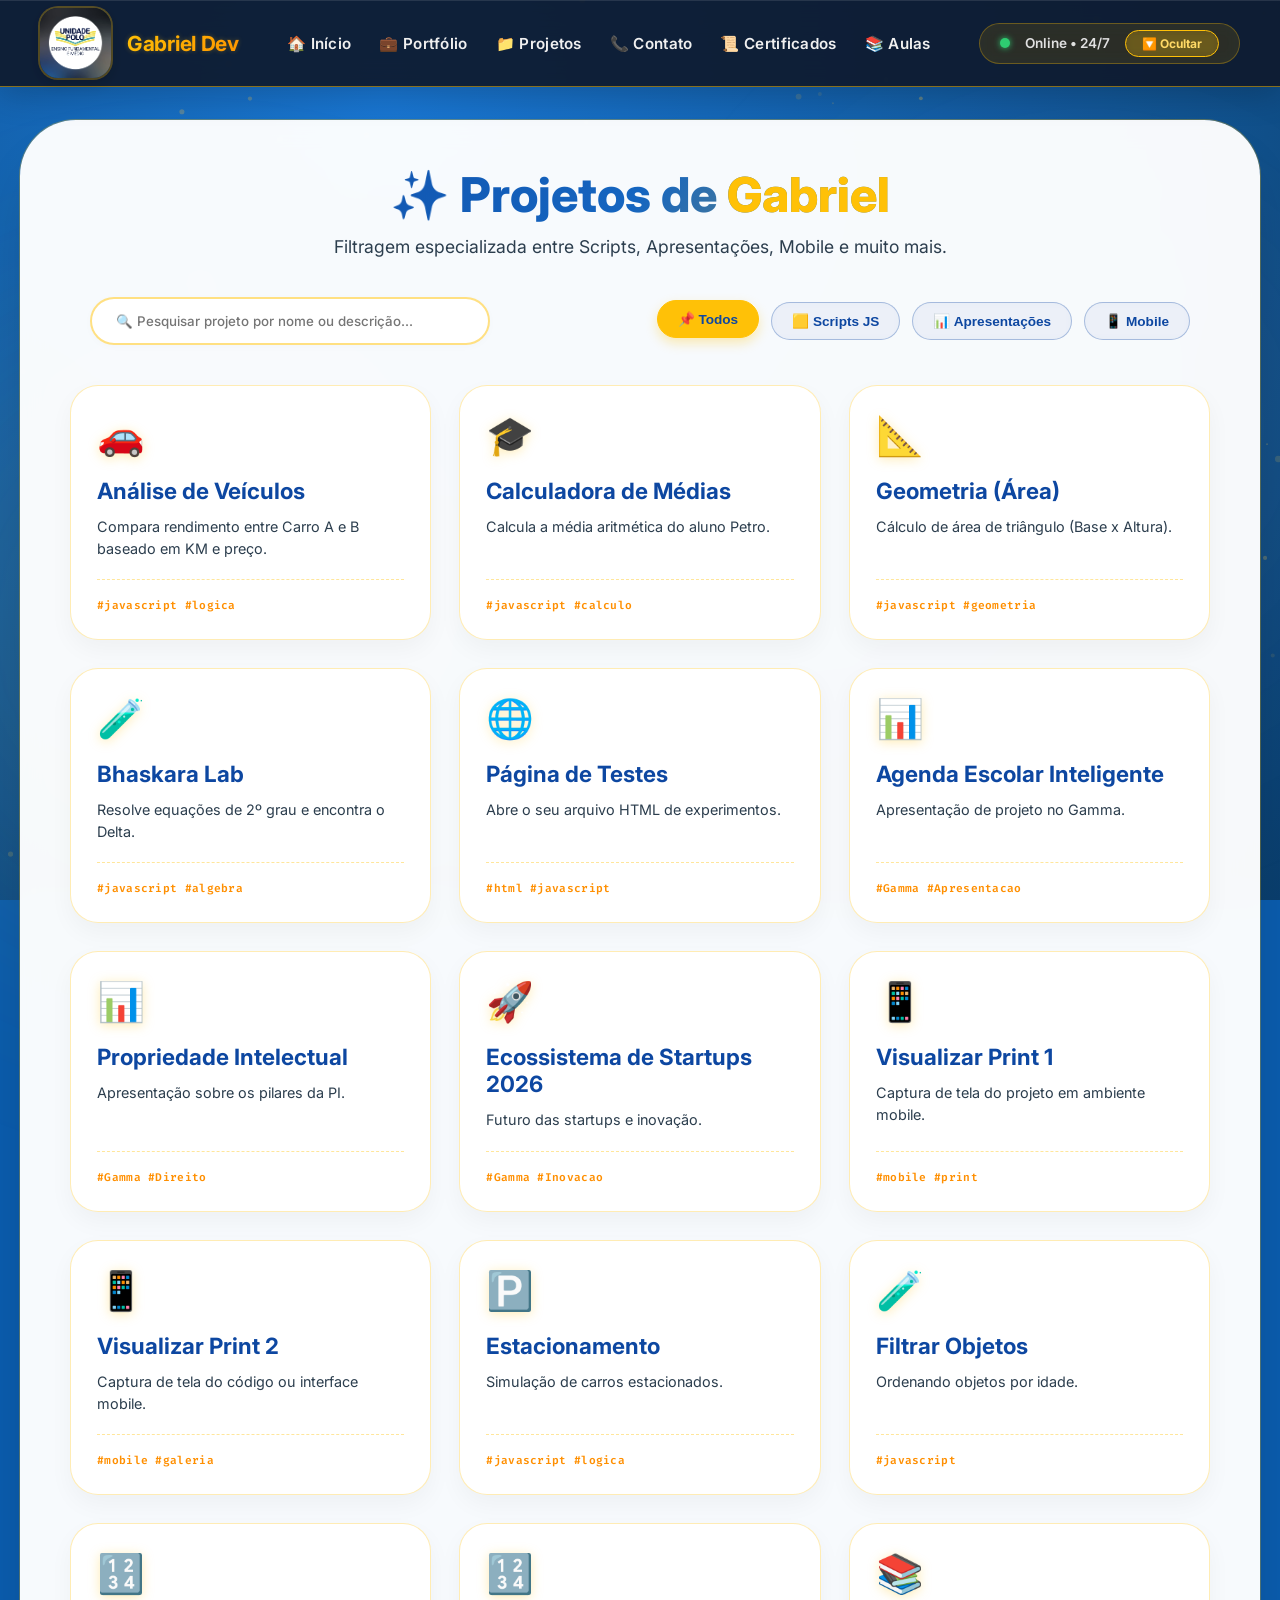
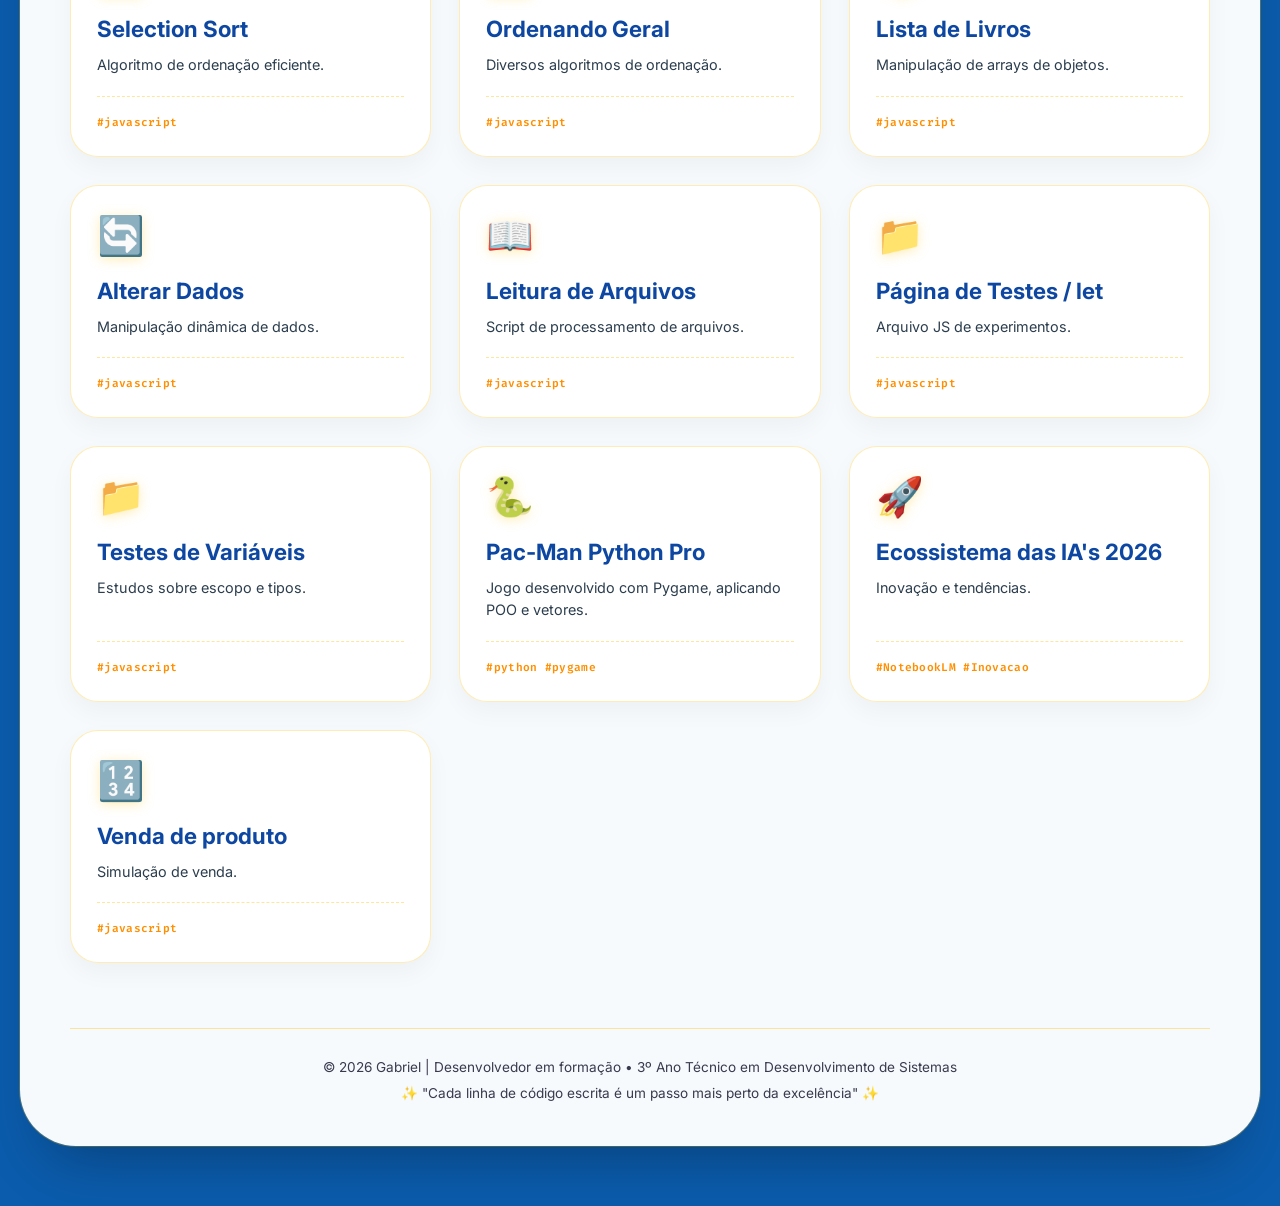
==== commit eeb699b4: "Update 20.html" ====
--- a/20.html
+++ b/20.html
@@ -535,12 +535,12 @@
                 <span class="logo-text">Gabriel Dev</span>
             </div>
             <div class="service-links">
-                <a class="service-link" data-dest="#">🏠 Início</a>
-                <a class="service-link" data-dest="#">💼 Portfólio</a>
-                <a class="service-link" data-dest="#">📁 Projetos</a>
-                <a class="service-link" data-dest="#">📞 Contato</a>
-                <a class="service-link" data-dest="#">📜 Certificados</a>
-                <a class="service-link" data-dest="#">📚 Aulas</a>
+                <a class="service-link" data-dest="boa1.html">🏠 Início</a>
+                <a class="service-link" data-dest="20.html">💼 Portfólio</a>
+                <a class="service-link" data-dest="30.html">📁 Projetos</a>
+                <a class="service-link" data-dest="40.html">📞 Contato</a>
+                <a class="service-link" data-dest="50.html">📜 Certificados</a>
+                <a class="service-link" data-dest="60.html">📚 Aulas</a>
             </div>
             <div class="service-status">
                 <span class="status-dot"></span>
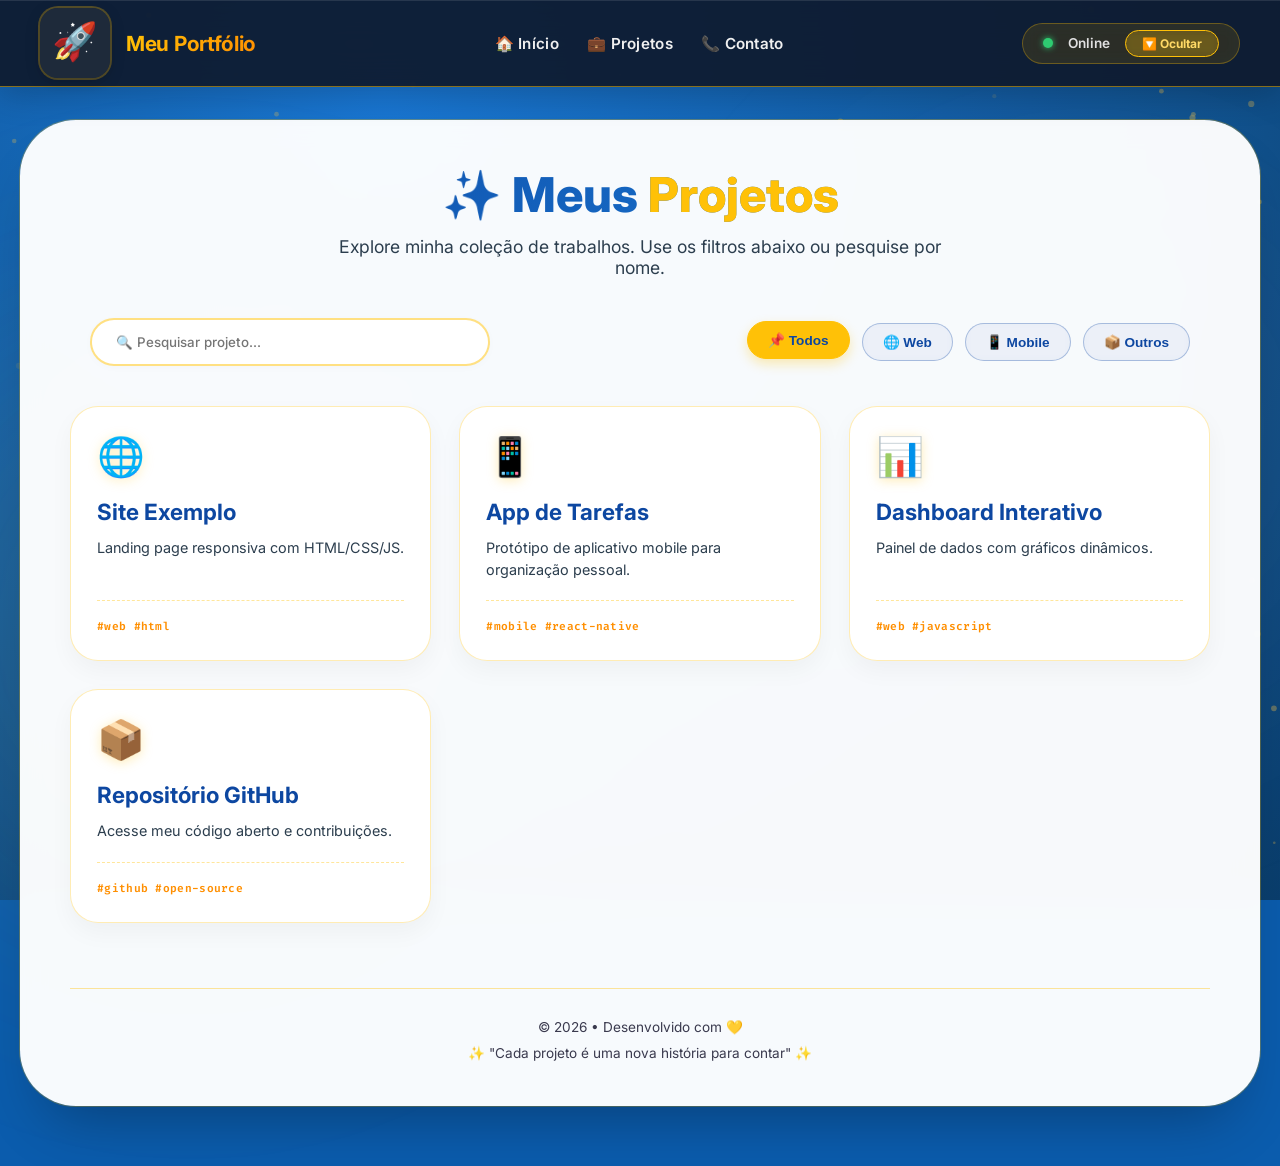
==== commit d11b8446: "Update 20.html" ====
--- a/20.html
+++ b/20.html
@@ -3,7 +3,7 @@
 <head>
     <meta charset="UTF-8">
     <meta name="viewport" content="width=device-width, initial-scale=1.0, user-scalable=yes">
-    <title>Gabriel Dev | Portfólio de Projetos - Laboratório Digital</title>
+    <title>Meu Portfólio | Projetos</title>
     <link href="https://fonts.googleapis.com/css2?family=Inter:opsz,wght@14..32,300;14..32,400;14..32,500;14..32,600;14..32,700;14..32,800&family=Fira+Code:wght@400;600&display=swap" rel="stylesheet">
     <style>
         * {
@@ -20,7 +20,6 @@
             position: relative;
         }
 
-        /* Fundo com gradiente dinâmico */
         .bg-gradient {
             position: fixed;
             top: 0;
@@ -31,7 +30,6 @@
             z-index: -2;
         }
 
-        /* Partículas refinadas */
         #particle-canvas {
             position: fixed;
             top: 0;
@@ -43,7 +41,6 @@
             opacity: 0.5;
         }
 
-        /* Orbes flutuantes */
         .glow-orb {
             position: fixed;
             width: 70vmax;
@@ -78,7 +75,7 @@
             100% { transform: translate(0, 0) rotate(0deg); }
         }
 
-        /* ===== SERVICE BAR MELHORADA ===== */
+        /* Barra de navegação */
         .service-bar {
             position: fixed;
             top: 0;
@@ -123,17 +120,16 @@
 
         .service-logo img {
             height: 70px;
-            width: auto;
+            width: 70px;
             border-radius: 18px;
+            object-fit: cover;
+            background: #1e2a3a;
+            box-shadow: 0 4px 15px rgba(0, 0, 0, 0.2), 0 0 0 2px rgba(255, 193, 7, 0.3);
             transition: all 0.3s ease;
-            box-shadow: 0 4px 15px rgba(0, 0, 0, 0.2), 0 0 0 2px rgba(255, 193, 7, 0.3);
-            filter: brightness(1.02) contrast(1.05);
         }
 
         .service-logo img:hover {
-            filter: brightness(1.08) contrast(1.1);
             box-shadow: 0 8px 25px rgba(255, 193, 7, 0.4), 0 0 0 3px rgba(255, 193, 7, 0.6);
-            transform: scale(1.01);
         }
 
         .logo-text {
@@ -144,7 +140,6 @@
             -webkit-background-clip: text;
             color: transparent;
             letter-spacing: -0.3px;
-            text-shadow: 0 0 5px rgba(255, 193, 7, 0.3);
         }
 
         .service-links {
@@ -239,7 +234,7 @@
             border-color: #fff;
         }
 
-        /* ===== MAIN CONTAINER ===== */
+        /* Container principal */
         .container {
             position: relative;
             z-index: 2;
@@ -247,7 +242,6 @@
             padding: 20px;
         }
 
-        /* ===== HERO CARD COM PROJETOS ===== */
         .hero-card {
             max-width: 1400px;
             width: 100%;
@@ -293,7 +287,6 @@
             margin: 0 auto;
         }
 
-        /* CONTROLES DE FILTRO */
         .controls {
             max-width: 1100px;
             margin: 0 auto 40px;
@@ -316,7 +309,7 @@
             font-weight: 500;
             font-family: 'Inter', sans-serif;
             transition: all 0.2s;
-            box-shadow: 0 2px 8px rgba(0,0,0,0.02);
+            box-shadow: 0 2px 8px rgba(0, 0, 0, 0.02);
         }
 
         .search-box:focus {
@@ -343,7 +336,8 @@
             backdrop-filter: blur(4px);
         }
 
-        .btn-filter.active, .btn-filter:hover {
+        .btn-filter.active,
+        .btn-filter:hover {
             background: #FFC107;
             color: #0D47A1;
             border-color: #FFC107;
@@ -351,7 +345,6 @@
             transform: translateY(-2px);
         }
 
-        /* GRID DE PROJETOS */
         .grid-links {
             display: grid;
             grid-template-columns: repeat(auto-fill, minmax(310px, 1fr));
@@ -428,7 +421,6 @@
             display: none !important;
         }
 
-        /* FOOTER DO HERO */
         .footer-note {
             margin-top: 65px;
             padding-top: 30px;
@@ -459,7 +451,7 @@
             font-size: 1.6rem;
             font-weight: bold;
             color: #1e1e2a;
-            box-shadow: 0 5px 15px rgba(0,0,0,0.2);
+            box-shadow: 0 5px 15px rgba(0, 0, 0, 0.2);
         }
 
         .scroll-top.visible {
@@ -473,23 +465,6 @@
             box-shadow: 0 10px 25px #FFC107;
         }
 
-        .tooltip {
-            position: fixed;
-            background: #1e1e2a;
-            color: #FFC107;
-            padding: 7px 18px;
-            border-radius: 40px;
-            font-size: 0.85rem;
-            font-weight: 500;
-            pointer-events: none;
-            z-index: 2000;
-            border: 1px solid #FFC107;
-            white-space: nowrap;
-            font-family: monospace;
-            box-shadow: 0 4px 15px rgba(0,0,0,0.2);
-            backdrop-filter: blur(10px);
-        }
-
         @media (max-width: 900px) {
             .hero-card {
                 padding: 30px 20px;
@@ -517,6 +492,7 @@
             }
             .service-logo img {
                 height: 55px;
+                width: 55px;
             }
         }
     </style>
@@ -527,24 +503,24 @@
     <div class="glow-orb"></div>
     <div class="glow-orb-2"></div>
 
-    <!-- BARRA DE SERVIÇO (BASE DO SEGUNDO CÓDIGO) -->
+    <!-- Barra de navegação fixa -->
     <div class="service-bar" id="serviceBar">
         <div class="service-container">
-            <div class="service-logo">
-                <img src="unidade polo.jpg" alt="Unidade Polo" onerror="this.src='https://via.placeholder.com/80x80?text=GD'">
-                <span class="logo-text">Gabriel Dev</span>
+            <div class="service-logo" onclick="window.scrollTo({top:0,behavior:'smooth'})">
+                <!-- Substitua 'avatar.png' pela sua imagem ou use um placeholder -->
+                <img src="data:image/svg+xml,%3Csvg xmlns='http://www.w3.org/2000/svg' width='80' height='80' viewBox='0 0 80 80'%3E%3Crect width='80' height='80' rx='20' fill='%231e2a3a'/%3E%3Ctext x='40' y='52' font-size='42' text-anchor='middle' fill='%23FFC107' font-family='Arial' font-weight='bold'%3E🚀%3C/text%3E%3C/svg%3E"
+                     alt="Logo"
+                     onerror="this.src='data:image/svg+xml,%3Csvg xmlns=%22http://www.w3.org/2000/svg%22 width=%2280%22 height=%2280%22%3E%3Crect width=%2280%22 height=%2280%22 rx=%2220%22 fill=%22%231e2a3a%22/%3E%3Ctext x=%2240%22 y=%2252%22 font-size=%2242%22 text-anchor=%22middle%22 fill=%22%23FFC107%22%3E🚀%3C/text%3E%3C/svg%3E'">
+                <span class="logo-text">Meu Portfólio</span>
             </div>
             <div class="service-links">
-                <a class="service-link" data-dest="boa1.html">🏠 Início</a>
-                <a class="service-link" data-dest="20.html">💼 Portfólio</a>
-                <a class="service-link" data-dest="30.html">📁 Projetos</a>
-                <a class="service-link" data-dest="40.html">📞 Contato</a>
-                <a class="service-link" data-dest="50.html">📜 Certificados</a>
-                <a class="service-link" data-dest="60.html">📚 Aulas</a>
+                <a class="service-link" href="#">🏠 Início</a>
+                <a class="service-link" href="#">💼 Projetos</a>
+                <a class="service-link" href="#">📞 Contato</a>
             </div>
             <div class="service-status">
                 <span class="status-dot"></span>
-                <span>Online • 24/7</span>
+                <span>Online</span>
                 <span class="service-toggle" id="toggleBar">🔽 Ocultar</span>
             </div>
         </div>
@@ -553,160 +529,60 @@
     <div class="container">
         <div class="hero-card">
             <div class="projects-header">
-                <h1>✨ Projetos de <span style="color:#FFC107;">Gabriel</span></h1>
-                <p>Filtragem especializada entre Scripts, Apresentações, Mobile e muito mais.</p>
+                <h1>✨ Meus <span style="color:#FFC107;">Projetos</span></h1>
+                <p>Explore minha coleção de trabalhos. Use os filtros abaixo ou pesquise por nome.</p>
             </div>
 
             <!-- Filtros e busca -->
             <div class="controls">
-                <input type="text" class="search-box" id="searchInput" placeholder="🔍 Pesquisar projeto por nome ou descrição...">
+                <input type="text" class="search-box" id="searchInput" placeholder="🔍 Pesquisar projeto...">
                 <div class="filter-buttons">
                     <button class="btn-filter active" data-filter="all">📌 Todos</button>
-                    <button class="btn-filter" data-filter="js">🟨 Scripts JS</button>
-                    <button class="btn-filter" data-filter="gamma">📊 Apresentações</button>
+                    <button class="btn-filter" data-filter="web">🌐 Web</button>
                     <button class="btn-filter" data-filter="mobile">📱 Mobile</button>
+                    <button class="btn-filter" data-filter="outro">📦 Outros</button>
+                    <!-- Adicione mais categorias conforme necessário -->
                 </div>
             </div>
 
-            <!-- Grid de projetos (cards do primeiro código) -->
+            <!-- Grid de projetos -->
             <div class="grid-links" id="link-container">
-                <div class="project-card js" data-projeto="carro.js">
-                    <div class="card-icon">🚗</div>
-                    <h3>Análise de Veículos</h3>
-                    <p>Compara rendimento entre Carro A e B baseado em KM e preço.</p>
-                    <div class="card-footer">#javascript #logica</div>
+                <!-- 
+                MODELO DE CARD:
+                - Adicione classes de categoria (web, mobile, outro) para os filtros funcionarem.
+                - Use data-url para links externos ou data-projeto para arquivos locais.
+                - data-externo="_blank" abre em nova aba.
+                -->
+                <div class="project-card web" data-url="https://exemplo.com" data-externo="_blank">
+                    <div class="card-icon">🌐</div>
+                    <h3>Site Exemplo</h3>
+                    <p>Landing page responsiva com HTML/CSS/JS.</p>
+                    <div class="card-footer">#web #html</div>
                 </div>
-                <div class="project-card js" data-projeto="notas.js">
-                    <div class="card-icon">🎓</div>
-                    <h3>Calculadora de Médias</h3>
-                    <p>Calcula a média aritmética do aluno Petro.</p>
-                    <div class="card-footer">#javascript #calculo</div>
+                <div class="project-card mobile" data-projeto="app-tarefas.apk">
+                    <div class="card-icon">📱</div>
+                    <h3>App de Tarefas</h3>
+                    <p>Protótipo de aplicativo mobile para organização pessoal.</p>
+                    <div class="card-footer">#mobile #react-native</div>
                 </div>
-                <div class="project-card js" data-projeto="teste2.js">
-                    <div class="card-icon">📐</div>
-                    <h3>Geometria (Área)</h3>
-                    <p>Cálculo de área de triângulo (Base x Altura).</p>
-                    <div class="card-footer">#javascript #geometria</div>
+                <div class="project-card web" data-projeto="dashboard.html">
+                    <div class="card-icon">📊</div>
+                    <h3>Dashboard Interativo</h3>
+                    <p>Painel de dados com gráficos dinâmicos.</p>
+                    <div class="card-footer">#web #javascript</div>
                 </div>
-                <div class="project-card js" data-projeto="teste3.js">
-                    <div class="card-icon">🧪</div>
-                    <h3>Bhaskara Lab</h3>
-                    <p>Resolve equações de 2º grau e encontra o Delta.</p>
-                    <div class="card-footer">#javascript #algebra</div>
+                <div class="project-card outro" data-url="https://github.com/seuperfil" data-externo="_blank">
+                    <div class="card-icon">📦</div>
+                    <h3>Repositório GitHub</h3>
+                    <p>Acesse meu código aberto e contribuições.</p>
+                    <div class="card-footer">#github #open-source</div>
                 </div>
-                <div class="project-card js" data-projeto="teste.html" data-externo="_blank">
-                    <div class="card-icon">🌐</div>
-                    <h3>Página de Testes</h3>
-                    <p>Abre o seu arquivo HTML de experimentos.</p>
-                    <div class="card-footer">#html #javascript</div>
-                </div>
-                <div class="project-card gamma" data-url="https://gamma.app/docs/Agenda-Escolar-Inteligente-zhlc75xq821pwub" data-externo="_blank">
-                    <div class="card-icon">📊</div>
-                    <h3>Agenda Escolar Inteligente</h3>
-                    <p>Apresentação de projeto no Gamma.</p>
-                    <div class="card-footer">#Gamma #Apresentacao</div>
-                </div>
-                <div class="project-card gamma" data-url="https://gamma.app/docs/Os-Pilares-da-Propriedade-Intelectual-pbq519sk1847qzm" data-externo="_blank">
-                    <div class="card-icon">📊</div>
-                    <h3>Propriedade Intelectual</h3>
-                    <p>Apresentação sobre os pilares da PI.</p>
-                    <div class="card-footer">#Gamma #Direito</div>
-                </div>
-                <div class="project-card gamma" data-url="https://gamma.app/docs/O-Ecossistema-de-Startups-2026-jkcqttp70rfdif2" data-externo="_blank">
-                    <div class="card-icon">🚀</div>
-                    <h3>Ecossistema de Startups 2026</h3>
-                    <p>Futuro das startups e inovação.</p>
-                    <div class="card-footer">#Gamma #Inovacao</div>
-                </div>
-                <div class="project-card mobile" data-url="SUA_IMAGEM.jpg" data-externo="_blank">
-                    <div class="card-icon">📱</div>
-                    <h3>Visualizar Print 1</h3>
-                    <p>Captura de tela do projeto em ambiente mobile.</p>
-                    <div class="card-footer">#mobile #print</div>
-                </div>
-                <div class="project-card mobile" data-url="fotocod.png" data-externo="_blank">
-                    <div class="card-icon">📱</div>
-                    <h3>Visualizar Print 2</h3>
-                    <p>Captura de tela do código ou interface mobile.</p>
-                    <div class="card-footer">#mobile #galeria</div>
-                </div>
-                <div class="project-card js" data-projeto="brake_continue.js">
-                    <div class="card-icon">🅿️</div>
-                    <h3>Estacionamento</h3>
-                    <p>Simulação de carros estacionados.</p>
-                    <div class="card-footer">#javascript #logica</div>
-                </div>
-                <div class="project-card js" data-projeto="filtrar.js">
-                    <div class="card-icon">🧪</div>
-                    <h3>Filtrar Objetos</h3>
-                    <p>Ordenando objetos por idade.</p>
-                    <div class="card-footer">#javascript</div>
-                </div>
-                <div class="project-card js" data-projeto="selectionSorts.js">
-                    <div class="card-icon">🔢</div>
-                    <h3>Selection Sort</h3>
-                    <p>Algoritmo de ordenação eficiente.</p>
-                    <div class="card-footer">#javascript</div>
-                </div>
-                <div class="project-card js" data-projeto="ordenando.js">
-                    <div class="card-icon">🔢</div>
-                    <h3>Ordenando Geral</h3>
-                    <p>Diversos algoritmos de ordenação.</p>
-                    <div class="card-footer">#javascript</div>
-                </div>
-                <div class="project-card js" data-projeto="listaLivros.js">
-                    <div class="card-icon">📚</div>
-                    <h3>Lista de Livros</h3>
-                    <p>Manipulação de arrays de objetos.</p>
-                    <div class="card-footer">#javascript</div>
-                </div>
-                <div class="project-card js" data-projeto="alterar.js">
-                    <div class="card-icon">🔄</div>
-                    <h3>Alterar Dados</h3>
-                    <p>Manipulação dinâmica de dados.</p>
-                    <div class="card-footer">#javascript</div>
-                </div>
-                <div class="project-card js" data-projeto="leitura.js">
-                    <div class="card-icon">📖</div>
-                    <h3>Leitura de Arquivos</h3>
-                    <p>Script de processamento de arquivos.</p>
-                    <div class="card-footer">#javascript</div>
-                </div>
-                <div class="project-card js" data-projeto="media_se.js" data-externo="_blank">
-                    <div class="card-icon">📁</div>
-                    <h3>Página de Testes / let</h3>
-                    <p>Arquivo JS de experimentos.</p>
-                    <div class="card-footer">#javascript</div>
-                </div>
-                <div class="project-card js" data-projeto="variaveis.js" data-externo="_blank">
-                    <div class="card-icon">📁</div>
-                    <h3>Testes de Variáveis</h3>
-                    <p>Estudos sobre escopo e tipos.</p>
-                    <div class="card-footer">#javascript</div>
-                </div>
-                <div class="project-card python" data-projeto="pacman.html" data-externo="_blank">
-                    <div class="card-icon">🐍</div>
-                    <h3>Pac-Man Python Pro</h3>
-                    <p>Jogo desenvolvido com Pygame, aplicando POO e vetores.</p>
-                    <div class="card-footer">#python #pygame</div>
-                </div>
-                <div class="project-card gamma" data-url="https://notebooklm.google.com/notebook/cf96d718-f86e-4a2f-9dfe-035ffc1f8963/artifact/101f0b48-c396-41bf-b249-cfb6826fedf8?utm_source=nlm_web_share&utm_medium=google_oo&utm_campaign=art_share_2&utm_content=&utm_smc=nlm_web_share_google_oo_art_share_2_" data-externo="_blank">
-                    <div class="card-icon">🚀</div>
-                    <h3>Ecossistema das IA's 2026</h3>
-                    <p>Inovação e tendências.</p>
-                    <div class="card-footer">#NotebookLM #Inovacao</div>
-                </div>
-                <div class="project-card js" data-projeto="produto.html">
-                    <div class="card-icon">🔢</div>
-                    <h3>Venda de produto</h3>
-                    <p>Simulação de venda.</p>
-                    <div class="card-footer">#javascript</div>
-                </div>
+                <!-- COLE SEUS PROJETOS AQUI -->
             </div>
 
             <div class="footer-note">
-                <p>© 2026 Gabriel | Desenvolvedor em formação • 3º Ano Técnico em Desenvolvimento de Sistemas</p>
-                <p style="margin-top: 10px;">✨ "Cada linha de código escrita é um passo mais perto da excelência" ✨</p>
+                <p>© 2026 • Desenvolvido com 💛</p>
+                <p style="margin-top: 10px;">✨ "Cada projeto é uma nova história para contar" ✨</p>
             </div>
         </div>
     </div>
@@ -714,7 +590,7 @@
     <div class="scroll-top" id="scrollTop">▲</div>
 
     <script>
-        // ========== PARTÍCULAS E ANIMAÇÕES (BASE DO SEGUNDO CÓDIGO) ==========
+        // ========== PARTÍCULAS DE FUNDO ==========
         const canvas = document.getElementById('particle-canvas');
         const ctx = canvas.getContext('2d');
         let particles = [];
@@ -771,7 +647,7 @@
         initParticles();
         animateParticles();
 
-        // Barra de serviço scroll
+        // ========== BARRA DE NAVEGAÇÃO ==========
         let lastScroll = 0;
         const bar = document.getElementById('serviceBar');
         const toggle = document.getElementById('toggleBar');
@@ -789,76 +665,51 @@
             toggle.textContent = bar.classList.contains('hidden') ? '🔽 Mostrar' : '🔽 Ocultar';
         });
 
-        // Links da barra (apenas exemplo - não quebra a página)
-        document.querySelectorAll('.service-link').forEach(link => {
-            link.addEventListener('click', (e) => {
-                e.preventDefault();
-                alert('Navegação rápida: esta seção será implementada em breve.');
-            });
-        });
-
-        // Botão scroll top
         document.getElementById('scrollTop').addEventListener('click', () => window.scrollTo({ top: 0, behavior: 'smooth' }));
 
-        // ========== FILTROS E PESQUISA (FUNCIONALIDADE DO PRIMEIRO CÓDIGO) ==========
+        // ========== FILTROS E PESQUISA ==========
         const searchInput = document.getElementById('searchInput');
         const cards = document.getElementsByClassName('project-card');
         const filterBtns = document.querySelectorAll('.btn-filter');
-
-        // Função de filtro (categoria + pesquisa)
         let currentFilter = 'all';
 
         function applyFilters() {
             const searchTerm = searchInput.value.toLowerCase();
-            for (let i = 0; i < cards.length; i++) {
-                const card = cards[i];
-                const title = card.querySelector('h3').innerText.toLowerCase();
-                const desc = card.querySelector('p').innerText.toLowerCase();
+            for (let card of cards) {
+                const title = card.querySelector('h3')?.innerText.toLowerCase() || '';
+                const desc = card.querySelector('p')?.innerText.toLowerCase() || '';
                 const matchesSearch = title.includes(searchTerm) || desc.includes(searchTerm);
                 const matchesCategory = (currentFilter === 'all') || card.classList.contains(currentFilter);
-                if (matchesSearch && matchesCategory) {
-                    card.classList.remove('hidden');
-                } else {
-                    card.classList.add('hidden');
-                }
-            }
-        }
-
-        // Evento de pesquisa
-        searchInput.addEventListener('keyup', () => {
-            // quando pesquisa, reseta botão ativo (muda para 'todos')
+                card.classList.toggle('hidden', !(matchesSearch && matchesCategory));
+            }
+        }
+
+        searchInput.addEventListener('input', () => {
+            // Resetar filtro de categoria ao pesquisar
             currentFilter = 'all';
             filterBtns.forEach(btn => btn.classList.remove('active'));
-            const allBtn = document.querySelector('.btn-filter[data-filter="all"]');
-            if (allBtn) allBtn.classList.add('active');
+            document.querySelector('.btn-filter[data-filter="all"]')?.classList.add('active');
             applyFilters();
         });
 
-        // Clique nos botões de filtro
         filterBtns.forEach(btn => {
-            btn.addEventListener('click', (e) => {
-                const filterValue = btn.getAttribute('data-filter');
-                currentFilter = filterValue;
+            btn.addEventListener('click', () => {
+                currentFilter = btn.getAttribute('data-filter');
                 filterBtns.forEach(b => b.classList.remove('active'));
                 btn.classList.add('active');
-                // limpa busca visualmente mas mantém searchInput vazio, reaplica filtro
-                if (searchInput.value !== '') {
-                    searchInput.value = '';
-                }
+                if (searchInput.value) searchInput.value = '';
                 applyFilters();
             });
         });
 
-        // Navegação dos cards (redirecionamento)
+        // ========== NAVEGAÇÃO DOS CARDS ==========
         document.querySelectorAll('.project-card').forEach(card => {
             card.addEventListener('click', (e) => {
-                // Evita conflito se clicou em algo interno
                 e.stopPropagation();
-                // Verifica se é link externo (gamma ou mobile com data-url)
                 const urlExterno = card.getAttribute('data-url');
                 const projetoLocal = card.getAttribute('data-projeto');
                 const externo = card.getAttribute('data-externo') === '_blank';
-                
+
                 if (urlExterno) {
                     if (externo) window.open(urlExterno, '_blank');
                     else window.location.href = urlExterno;
@@ -866,30 +717,13 @@
                     if (externo) window.open(projetoLocal, '_blank');
                     else window.location.href = projetoLocal;
                 } else {
-                    // fallback: tenta encontrar onclick antigo (nenhum, mas seguro)
-                    console.log('Ação não definida');
+                    alert('Link ainda não configurado para este projeto.');
                 }
             });
         });
 
-        // inicializa todos visíveis
+        // Inicializa exibindo todos
         applyFilters();
-
-        // tooltips pequenos para estatística (opcional)
-        let tooltip = null;
-        document.querySelectorAll('.stat-card, .feature-card').forEach(el => {
-            el?.addEventListener('mouseenter', (e) => {
-                if(!el) return;
-                tooltip = document.createElement('div');
-                tooltip.className = 'tooltip';
-                tooltip.textContent = '📌 Explore os projetos acima';
-                document.body.appendChild(tooltip);
-                const rect = el.getBoundingClientRect();
-                tooltip.style.left = rect.left + rect.width/2 - tooltip.offsetWidth/2 + 'px';
-                tooltip.style.top = rect.top - 40 + 'px';
-                setTimeout(() => { if(tooltip) tooltip.remove(); }, 1500);
-            });
-        });
     </script>
 </body>
 </html>
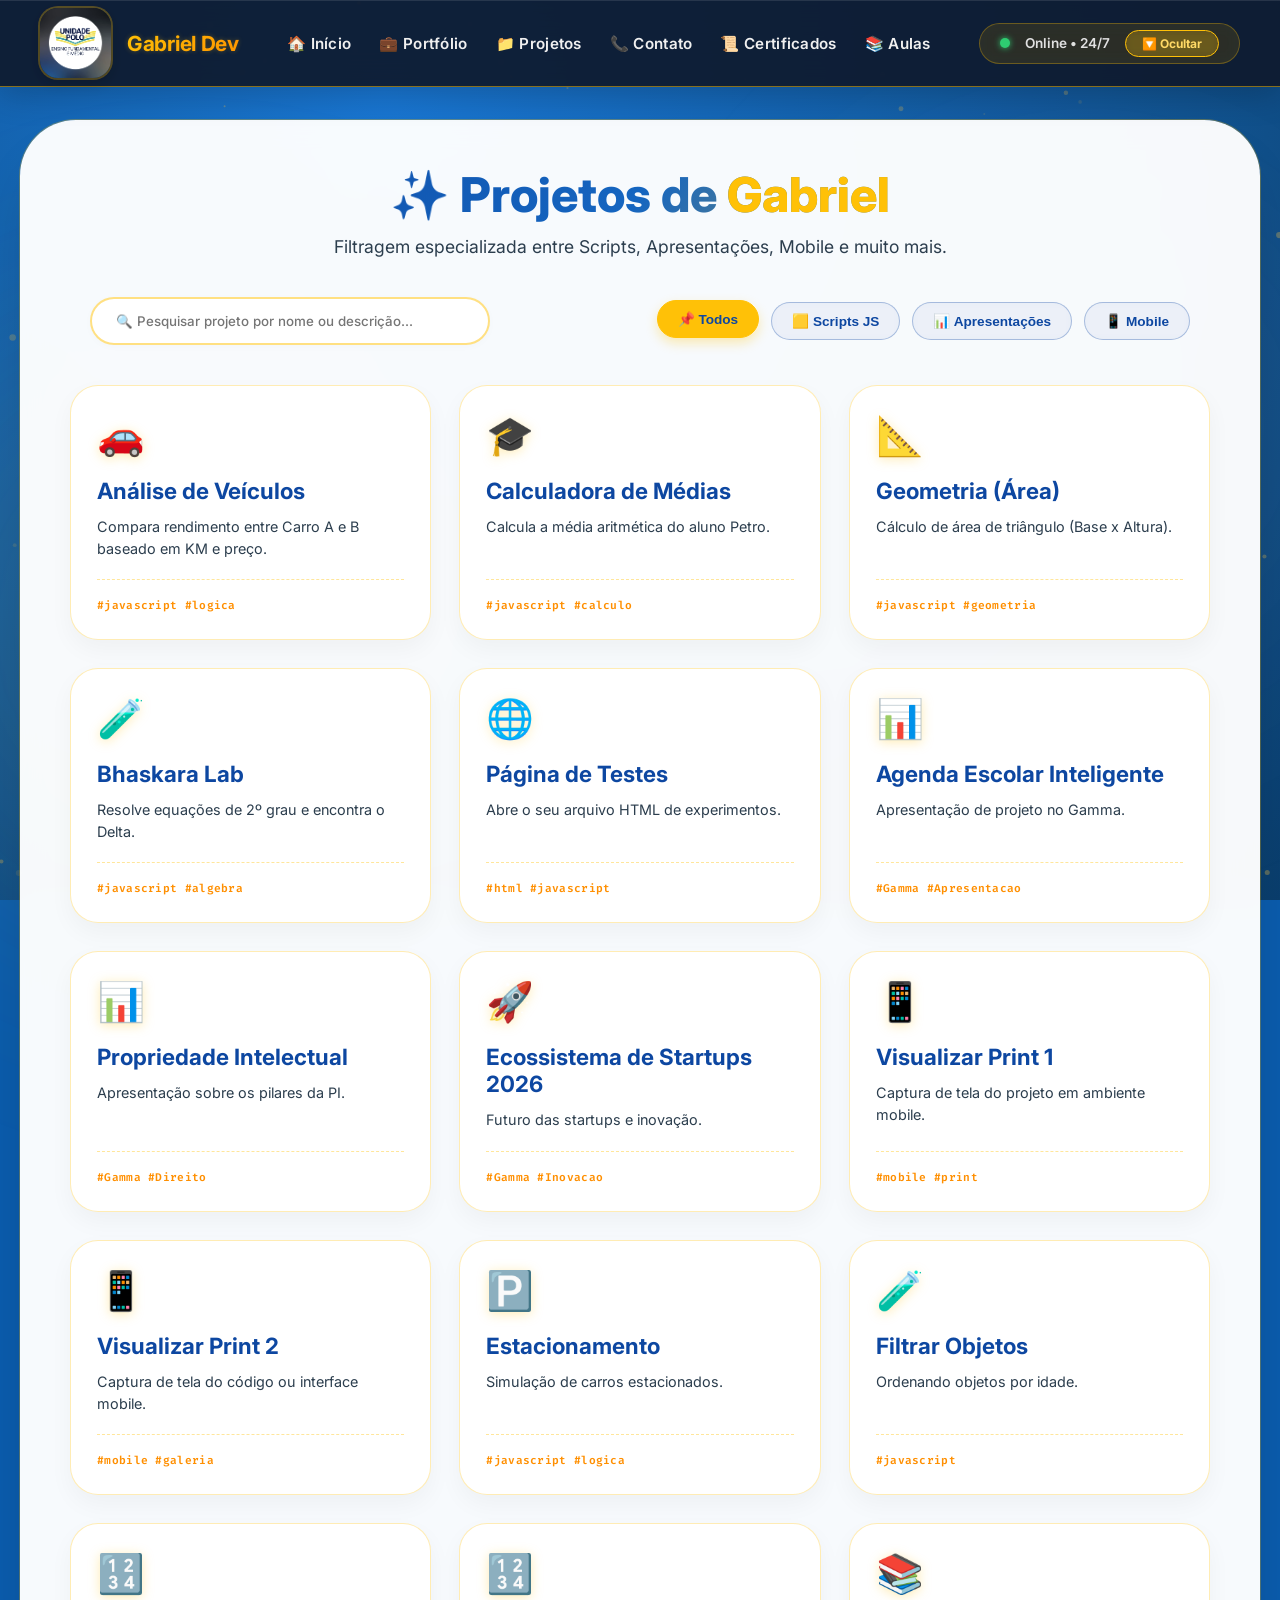
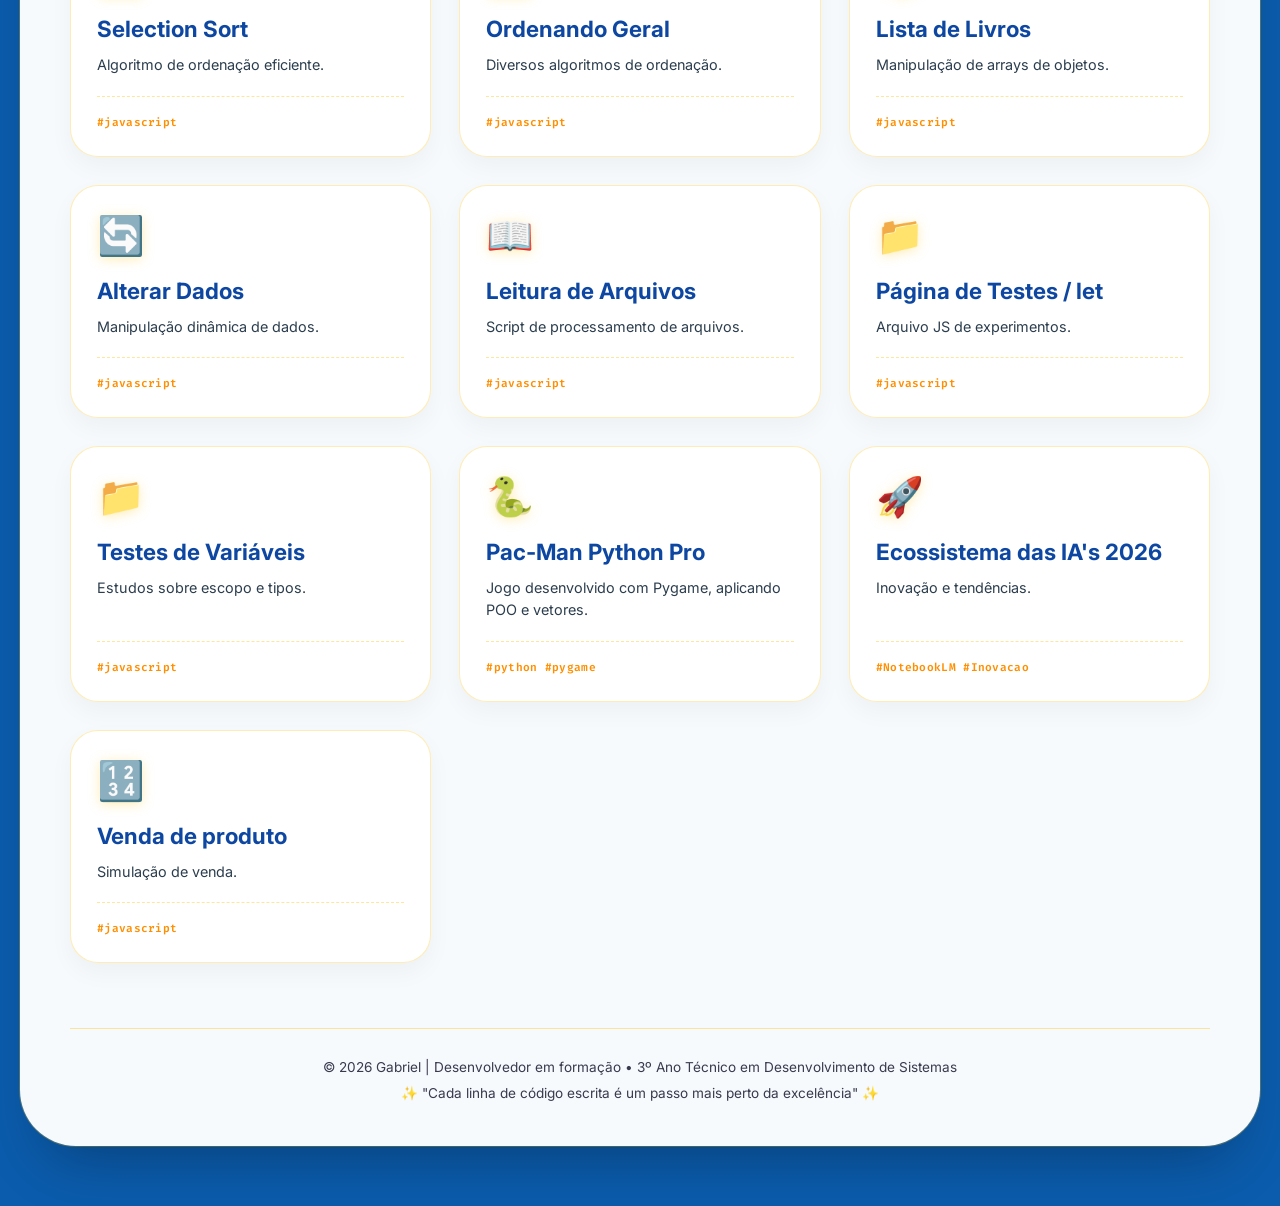
==== commit 5e727c6e: "Update 20.html" ====
--- a/20.html
+++ b/20.html
@@ -3,7 +3,7 @@
 <head>
     <meta charset="UTF-8">
     <meta name="viewport" content="width=device-width, initial-scale=1.0, user-scalable=yes">
-    <title>Meu Portfólio | Projetos</title>
+    <title>Gabriel Dev | Portfólio de Projetos - Laboratório Digital</title>
     <link href="https://fonts.googleapis.com/css2?family=Inter:opsz,wght@14..32,300;14..32,400;14..32,500;14..32,600;14..32,700;14..32,800&family=Fira+Code:wght@400;600&display=swap" rel="stylesheet">
     <style>
         * {
@@ -20,6 +20,7 @@
             position: relative;
         }
 
+        /* Fundo com gradiente dinâmico */
         .bg-gradient {
             position: fixed;
             top: 0;
@@ -30,6 +31,7 @@
             z-index: -2;
         }
 
+        /* Partículas refinadas */
         #particle-canvas {
             position: fixed;
             top: 0;
@@ -41,6 +43,7 @@
             opacity: 0.5;
         }
 
+        /* Orbes flutuantes */
         .glow-orb {
             position: fixed;
             width: 70vmax;
@@ -75,7 +78,7 @@
             100% { transform: translate(0, 0) rotate(0deg); }
         }
 
-        /* Barra de navegação */
+        /* ===== SERVICE BAR MELHORADA ===== */
         .service-bar {
             position: fixed;
             top: 0;
@@ -120,16 +123,17 @@
 
         .service-logo img {
             height: 70px;
-            width: 70px;
+            width: auto;
             border-radius: 18px;
-            object-fit: cover;
-            background: #1e2a3a;
+            transition: all 0.3s ease;
             box-shadow: 0 4px 15px rgba(0, 0, 0, 0.2), 0 0 0 2px rgba(255, 193, 7, 0.3);
-            transition: all 0.3s ease;
+            filter: brightness(1.02) contrast(1.05);
         }
 
         .service-logo img:hover {
+            filter: brightness(1.08) contrast(1.1);
             box-shadow: 0 8px 25px rgba(255, 193, 7, 0.4), 0 0 0 3px rgba(255, 193, 7, 0.6);
+            transform: scale(1.01);
         }
 
         .logo-text {
@@ -140,6 +144,7 @@
             -webkit-background-clip: text;
             color: transparent;
             letter-spacing: -0.3px;
+            text-shadow: 0 0 5px rgba(255, 193, 7, 0.3);
         }
 
         .service-links {
@@ -234,7 +239,7 @@
             border-color: #fff;
         }
 
-        /* Container principal */
+        /* ===== MAIN CONTAINER ===== */
         .container {
             position: relative;
             z-index: 2;
@@ -242,6 +247,7 @@
             padding: 20px;
         }
 
+        /* ===== HERO CARD COM PROJETOS ===== */
         .hero-card {
             max-width: 1400px;
             width: 100%;
@@ -287,6 +293,7 @@
             margin: 0 auto;
         }
 
+        /* CONTROLES DE FILTRO */
         .controls {
             max-width: 1100px;
             margin: 0 auto 40px;
@@ -309,7 +316,7 @@
             font-weight: 500;
             font-family: 'Inter', sans-serif;
             transition: all 0.2s;
-            box-shadow: 0 2px 8px rgba(0, 0, 0, 0.02);
+            box-shadow: 0 2px 8px rgba(0,0,0,0.02);
         }
 
         .search-box:focus {
@@ -336,8 +343,7 @@
             backdrop-filter: blur(4px);
         }
 
-        .btn-filter.active,
-        .btn-filter:hover {
+        .btn-filter.active, .btn-filter:hover {
             background: #FFC107;
             color: #0D47A1;
             border-color: #FFC107;
@@ -345,6 +351,7 @@
             transform: translateY(-2px);
         }
 
+        /* GRID DE PROJETOS */
         .grid-links {
             display: grid;
             grid-template-columns: repeat(auto-fill, minmax(310px, 1fr));
@@ -421,6 +428,7 @@
             display: none !important;
         }
 
+        /* FOOTER DO HERO */
         .footer-note {
             margin-top: 65px;
             padding-top: 30px;
@@ -451,7 +459,7 @@
             font-size: 1.6rem;
             font-weight: bold;
             color: #1e1e2a;
-            box-shadow: 0 5px 15px rgba(0, 0, 0, 0.2);
+            box-shadow: 0 5px 15px rgba(0,0,0,0.2);
         }
 
         .scroll-top.visible {
@@ -465,6 +473,23 @@
             box-shadow: 0 10px 25px #FFC107;
         }
 
+        .tooltip {
+            position: fixed;
+            background: #1e1e2a;
+            color: #FFC107;
+            padding: 7px 18px;
+            border-radius: 40px;
+            font-size: 0.85rem;
+            font-weight: 500;
+            pointer-events: none;
+            z-index: 2000;
+            border: 1px solid #FFC107;
+            white-space: nowrap;
+            font-family: monospace;
+            box-shadow: 0 4px 15px rgba(0,0,0,0.2);
+            backdrop-filter: blur(10px);
+        }
+
         @media (max-width: 900px) {
             .hero-card {
                 padding: 30px 20px;
@@ -492,7 +517,6 @@
             }
             .service-logo img {
                 height: 55px;
-                width: 55px;
             }
         }
     </style>
@@ -503,24 +527,24 @@
     <div class="glow-orb"></div>
     <div class="glow-orb-2"></div>
 
-    <!-- Barra de navegação fixa -->
+    <!-- BARRA DE SERVIÇO (BASE DO SEGUNDO CÓDIGO) -->
     <div class="service-bar" id="serviceBar">
         <div class="service-container">
-            <div class="service-logo" onclick="window.scrollTo({top:0,behavior:'smooth'})">
-                <!-- Substitua 'avatar.png' pela sua imagem ou use um placeholder -->
-                <img src="data:image/svg+xml,%3Csvg xmlns='http://www.w3.org/2000/svg' width='80' height='80' viewBox='0 0 80 80'%3E%3Crect width='80' height='80' rx='20' fill='%231e2a3a'/%3E%3Ctext x='40' y='52' font-size='42' text-anchor='middle' fill='%23FFC107' font-family='Arial' font-weight='bold'%3E🚀%3C/text%3E%3C/svg%3E"
-                     alt="Logo"
-                     onerror="this.src='data:image/svg+xml,%3Csvg xmlns=%22http://www.w3.org/2000/svg%22 width=%2280%22 height=%2280%22%3E%3Crect width=%2280%22 height=%2280%22 rx=%2220%22 fill=%22%231e2a3a%22/%3E%3Ctext x=%2240%22 y=%2252%22 font-size=%2242%22 text-anchor=%22middle%22 fill=%22%23FFC107%22%3E🚀%3C/text%3E%3C/svg%3E'">
-                <span class="logo-text">Meu Portfólio</span>
+            <div class="service-logo">
+                <img src="unidade polo.jpg" alt="Unidade Polo" onerror="this.src='https://via.placeholder.com/80x80?text=GD'">
+                <span class="logo-text">Gabriel Dev</span>
             </div>
             <div class="service-links">
-                <a class="service-link" href="#">🏠 Início</a>
-                <a class="service-link" href="#">💼 Projetos</a>
-                <a class="service-link" href="#">📞 Contato</a>
+                <a class="service-link" data-dest="boa1.html">🏠 Início</a>
+                <a class="service-link" data-dest="20.html">💼 Portfólio</a>
+                <a class="service-link" data-dest="30.html">📁 Projetos</a>
+                <a class="service-link" data-dest="40.html">📞 Contato</a>
+                <a class="service-link" data-dest="50.html">📜 Certificados</a>
+                <a class="service-link" data-dest="60.html">📚 Aulas</a>
             </div>
             <div class="service-status">
                 <span class="status-dot"></span>
-                <span>Online</span>
+                <span>Online • 24/7</span>
                 <span class="service-toggle" id="toggleBar">🔽 Ocultar</span>
             </div>
         </div>
@@ -529,60 +553,160 @@
     <div class="container">
         <div class="hero-card">
             <div class="projects-header">
-                <h1>✨ Meus <span style="color:#FFC107;">Projetos</span></h1>
-                <p>Explore minha coleção de trabalhos. Use os filtros abaixo ou pesquise por nome.</p>
+                <h1>✨ Projetos de <span style="color:#FFC107;">Gabriel</span></h1>
+                <p>Filtragem especializada entre Scripts, Apresentações, Mobile e muito mais.</p>
             </div>
 
             <!-- Filtros e busca -->
             <div class="controls">
-                <input type="text" class="search-box" id="searchInput" placeholder="🔍 Pesquisar projeto...">
+                <input type="text" class="search-box" id="searchInput" placeholder="🔍 Pesquisar projeto por nome ou descrição...">
                 <div class="filter-buttons">
                     <button class="btn-filter active" data-filter="all">📌 Todos</button>
-                    <button class="btn-filter" data-filter="web">🌐 Web</button>
+                    <button class="btn-filter" data-filter="js">🟨 Scripts JS</button>
+                    <button class="btn-filter" data-filter="gamma">📊 Apresentações</button>
                     <button class="btn-filter" data-filter="mobile">📱 Mobile</button>
-                    <button class="btn-filter" data-filter="outro">📦 Outros</button>
-                    <!-- Adicione mais categorias conforme necessário -->
                 </div>
             </div>
 
-            <!-- Grid de projetos -->
+            <!-- Grid de projetos (cards do primeiro código) -->
             <div class="grid-links" id="link-container">
-                <!-- 
-                MODELO DE CARD:
-                - Adicione classes de categoria (web, mobile, outro) para os filtros funcionarem.
-                - Use data-url para links externos ou data-projeto para arquivos locais.
-                - data-externo="_blank" abre em nova aba.
-                -->
-                <div class="project-card web" data-url="https://exemplo.com" data-externo="_blank">
+                <div class="project-card js" data-projeto="carro.js">
+                    <div class="card-icon">🚗</div>
+                    <h3>Análise de Veículos</h3>
+                    <p>Compara rendimento entre Carro A e B baseado em KM e preço.</p>
+                    <div class="card-footer">#javascript #logica</div>
+                </div>
+                <div class="project-card js" data-projeto="notas.js">
+                    <div class="card-icon">🎓</div>
+                    <h3>Calculadora de Médias</h3>
+                    <p>Calcula a média aritmética do aluno Petro.</p>
+                    <div class="card-footer">#javascript #calculo</div>
+                </div>
+                <div class="project-card js" data-projeto="teste2.js">
+                    <div class="card-icon">📐</div>
+                    <h3>Geometria (Área)</h3>
+                    <p>Cálculo de área de triângulo (Base x Altura).</p>
+                    <div class="card-footer">#javascript #geometria</div>
+                </div>
+                <div class="project-card js" data-projeto="teste3.js">
+                    <div class="card-icon">🧪</div>
+                    <h3>Bhaskara Lab</h3>
+                    <p>Resolve equações de 2º grau e encontra o Delta.</p>
+                    <div class="card-footer">#javascript #algebra</div>
+                </div>
+                <div class="project-card js" data-projeto="teste.html" data-externo="_blank">
                     <div class="card-icon">🌐</div>
-                    <h3>Site Exemplo</h3>
-                    <p>Landing page responsiva com HTML/CSS/JS.</p>
-                    <div class="card-footer">#web #html</div>
-                </div>
-                <div class="project-card mobile" data-projeto="app-tarefas.apk">
+                    <h3>Página de Testes</h3>
+                    <p>Abre o seu arquivo HTML de experimentos.</p>
+                    <div class="card-footer">#html #javascript</div>
+                </div>
+                <div class="project-card gamma" data-url="https://gamma.app/docs/Agenda-Escolar-Inteligente-zhlc75xq821pwub" data-externo="_blank">
+                    <div class="card-icon">📊</div>
+                    <h3>Agenda Escolar Inteligente</h3>
+                    <p>Apresentação de projeto no Gamma.</p>
+                    <div class="card-footer">#Gamma #Apresentacao</div>
+                </div>
+                <div class="project-card gamma" data-url="https://gamma.app/docs/Os-Pilares-da-Propriedade-Intelectual-pbq519sk1847qzm" data-externo="_blank">
+                    <div class="card-icon">📊</div>
+                    <h3>Propriedade Intelectual</h3>
+                    <p>Apresentação sobre os pilares da PI.</p>
+                    <div class="card-footer">#Gamma #Direito</div>
+                </div>
+                <div class="project-card gamma" data-url="https://gamma.app/docs/O-Ecossistema-de-Startups-2026-jkcqttp70rfdif2" data-externo="_blank">
+                    <div class="card-icon">🚀</div>
+                    <h3>Ecossistema de Startups 2026</h3>
+                    <p>Futuro das startups e inovação.</p>
+                    <div class="card-footer">#Gamma #Inovacao</div>
+                </div>
+                <div class="project-card mobile" data-url="SUA_IMAGEM.jpg" data-externo="_blank">
                     <div class="card-icon">📱</div>
-                    <h3>App de Tarefas</h3>
-                    <p>Protótipo de aplicativo mobile para organização pessoal.</p>
-                    <div class="card-footer">#mobile #react-native</div>
-                </div>
-                <div class="project-card web" data-projeto="dashboard.html">
-                    <div class="card-icon">📊</div>
-                    <h3>Dashboard Interativo</h3>
-                    <p>Painel de dados com gráficos dinâmicos.</p>
-                    <div class="card-footer">#web #javascript</div>
-                </div>
-                <div class="project-card outro" data-url="https://github.com/seuperfil" data-externo="_blank">
-                    <div class="card-icon">📦</div>
-                    <h3>Repositório GitHub</h3>
-                    <p>Acesse meu código aberto e contribuições.</p>
-                    <div class="card-footer">#github #open-source</div>
-                </div>
-                <!-- COLE SEUS PROJETOS AQUI -->
+                    <h3>Visualizar Print 1</h3>
+                    <p>Captura de tela do projeto em ambiente mobile.</p>
+                    <div class="card-footer">#mobile #print</div>
+                </div>
+                <div class="project-card mobile" data-url="fotocod.png" data-externo="_blank">
+                    <div class="card-icon">📱</div>
+                    <h3>Visualizar Print 2</h3>
+                    <p>Captura de tela do código ou interface mobile.</p>
+                    <div class="card-footer">#mobile #galeria</div>
+                </div>
+                <div class="project-card js" data-projeto="brake_continue.js">
+                    <div class="card-icon">🅿️</div>
+                    <h3>Estacionamento</h3>
+                    <p>Simulação de carros estacionados.</p>
+                    <div class="card-footer">#javascript #logica</div>
+                </div>
+                <div class="project-card js" data-projeto="filtrar.js">
+                    <div class="card-icon">🧪</div>
+                    <h3>Filtrar Objetos</h3>
+                    <p>Ordenando objetos por idade.</p>
+                    <div class="card-footer">#javascript</div>
+                </div>
+                <div class="project-card js" data-projeto="selectionSorts.js">
+                    <div class="card-icon">🔢</div>
+                    <h3>Selection Sort</h3>
+                    <p>Algoritmo de ordenação eficiente.</p>
+                    <div class="card-footer">#javascript</div>
+                </div>
+                <div class="project-card js" data-projeto="ordenando.js">
+                    <div class="card-icon">🔢</div>
+                    <h3>Ordenando Geral</h3>
+                    <p>Diversos algoritmos de ordenação.</p>
+                    <div class="card-footer">#javascript</div>
+                </div>
+                <div class="project-card js" data-projeto="listaLivros.js">
+                    <div class="card-icon">📚</div>
+                    <h3>Lista de Livros</h3>
+                    <p>Manipulação de arrays de objetos.</p>
+                    <div class="card-footer">#javascript</div>
+                </div>
+                <div class="project-card js" data-projeto="alterar.js">
+                    <div class="card-icon">🔄</div>
+                    <h3>Alterar Dados</h3>
+                    <p>Manipulação dinâmica de dados.</p>
+                    <div class="card-footer">#javascript</div>
+                </div>
+                <div class="project-card js" data-projeto="leitura.js">
+                    <div class="card-icon">📖</div>
+                    <h3>Leitura de Arquivos</h3>
+                    <p>Script de processamento de arquivos.</p>
+                    <div class="card-footer">#javascript</div>
+                </div>
+                <div class="project-card js" data-projeto="media_se.js" data-externo="_blank">
+                    <div class="card-icon">📁</div>
+                    <h3>Página de Testes / let</h3>
+                    <p>Arquivo JS de experimentos.</p>
+                    <div class="card-footer">#javascript</div>
+                </div>
+                <div class="project-card js" data-projeto="variaveis.js" data-externo="_blank">
+                    <div class="card-icon">📁</div>
+                    <h3>Testes de Variáveis</h3>
+                    <p>Estudos sobre escopo e tipos.</p>
+                    <div class="card-footer">#javascript</div>
+                </div>
+                <div class="project-card python" data-projeto="pacman.html" data-externo="_blank">
+                    <div class="card-icon">🐍</div>
+                    <h3>Pac-Man Python Pro</h3>
+                    <p>Jogo desenvolvido com Pygame, aplicando POO e vetores.</p>
+                    <div class="card-footer">#python #pygame</div>
+                </div>
+                <div class="project-card gamma" data-url="https://notebooklm.google.com/notebook/cf96d718-f86e-4a2f-9dfe-035ffc1f8963/artifact/101f0b48-c396-41bf-b249-cfb6826fedf8?utm_source=nlm_web_share&utm_medium=google_oo&utm_campaign=art_share_2&utm_content=&utm_smc=nlm_web_share_google_oo_art_share_2_" data-externo="_blank">
+                    <div class="card-icon">🚀</div>
+                    <h3>Ecossistema das IA's 2026</h3>
+                    <p>Inovação e tendências.</p>
+                    <div class="card-footer">#NotebookLM #Inovacao</div>
+                </div>
+                <div class="project-card js" data-projeto="produto.html">
+                    <div class="card-icon">🔢</div>
+                    <h3>Venda de produto</h3>
+                    <p>Simulação de venda.</p>
+                    <div class="card-footer">#javascript</div>
+                </div>
             </div>
 
             <div class="footer-note">
-                <p>© 2026 • Desenvolvido com 💛</p>
-                <p style="margin-top: 10px;">✨ "Cada projeto é uma nova história para contar" ✨</p>
+                <p>© 2026 Gabriel | Desenvolvedor em formação • 3º Ano Técnico em Desenvolvimento de Sistemas</p>
+                <p style="margin-top: 10px;">✨ "Cada linha de código escrita é um passo mais perto da excelência" ✨</p>
             </div>
         </div>
     </div>
@@ -590,7 +714,7 @@
     <div class="scroll-top" id="scrollTop">▲</div>
 
     <script>
-        // ========== PARTÍCULAS DE FUNDO ==========
+        // ========== PARTÍCULAS E ANIMAÇÕES (BASE DO SEGUNDO CÓDIGO) ==========
         const canvas = document.getElementById('particle-canvas');
         const ctx = canvas.getContext('2d');
         let particles = [];
@@ -647,7 +771,7 @@
         initParticles();
         animateParticles();
 
-        // ========== BARRA DE NAVEGAÇÃO ==========
+        // Barra de serviço scroll
         let lastScroll = 0;
         const bar = document.getElementById('serviceBar');
         const toggle = document.getElementById('toggleBar');
@@ -665,51 +789,76 @@
             toggle.textContent = bar.classList.contains('hidden') ? '🔽 Mostrar' : '🔽 Ocultar';
         });
 
+        // Links da barra (apenas exemplo - não quebra a página)
+        document.querySelectorAll('.service-link').forEach(link => {
+            link.addEventListener('click', (e) => {
+                e.preventDefault();
+                alert('Navegação rápida: esta seção será implementada em breve.');
+            });
+        });
+
+        // Botão scroll top
         document.getElementById('scrollTop').addEventListener('click', () => window.scrollTo({ top: 0, behavior: 'smooth' }));
 
-        // ========== FILTROS E PESQUISA ==========
+        // ========== FILTROS E PESQUISA (FUNCIONALIDADE DO PRIMEIRO CÓDIGO) ==========
         const searchInput = document.getElementById('searchInput');
         const cards = document.getElementsByClassName('project-card');
         const filterBtns = document.querySelectorAll('.btn-filter');
+
+        // Função de filtro (categoria + pesquisa)
         let currentFilter = 'all';
 
         function applyFilters() {
             const searchTerm = searchInput.value.toLowerCase();
-            for (let card of cards) {
-                const title = card.querySelector('h3')?.innerText.toLowerCase() || '';
-                const desc = card.querySelector('p')?.innerText.toLowerCase() || '';
+            for (let i = 0; i < cards.length; i++) {
+                const card = cards[i];
+                const title = card.querySelector('h3').innerText.toLowerCase();
+                const desc = card.querySelector('p').innerText.toLowerCase();
                 const matchesSearch = title.includes(searchTerm) || desc.includes(searchTerm);
                 const matchesCategory = (currentFilter === 'all') || card.classList.contains(currentFilter);
-                card.classList.toggle('hidden', !(matchesSearch && matchesCategory));
-            }
-        }
-
-        searchInput.addEventListener('input', () => {
-            // Resetar filtro de categoria ao pesquisar
+                if (matchesSearch && matchesCategory) {
+                    card.classList.remove('hidden');
+                } else {
+                    card.classList.add('hidden');
+                }
+            }
+        }
+
+        // Evento de pesquisa
+        searchInput.addEventListener('keyup', () => {
+            // quando pesquisa, reseta botão ativo (muda para 'todos')
             currentFilter = 'all';
             filterBtns.forEach(btn => btn.classList.remove('active'));
-            document.querySelector('.btn-filter[data-filter="all"]')?.classList.add('active');
+            const allBtn = document.querySelector('.btn-filter[data-filter="all"]');
+            if (allBtn) allBtn.classList.add('active');
             applyFilters();
         });
 
+        // Clique nos botões de filtro
         filterBtns.forEach(btn => {
-            btn.addEventListener('click', () => {
-                currentFilter = btn.getAttribute('data-filter');
+            btn.addEventListener('click', (e) => {
+                const filterValue = btn.getAttribute('data-filter');
+                currentFilter = filterValue;
                 filterBtns.forEach(b => b.classList.remove('active'));
                 btn.classList.add('active');
-                if (searchInput.value) searchInput.value = '';
+                // limpa busca visualmente mas mantém searchInput vazio, reaplica filtro
+                if (searchInput.value !== '') {
+                    searchInput.value = '';
+                }
                 applyFilters();
             });
         });
 
-        // ========== NAVEGAÇÃO DOS CARDS ==========
+        // Navegação dos cards (redirecionamento)
         document.querySelectorAll('.project-card').forEach(card => {
             card.addEventListener('click', (e) => {
+                // Evita conflito se clicou em algo interno
                 e.stopPropagation();
+                // Verifica se é link externo (gamma ou mobile com data-url)
                 const urlExterno = card.getAttribute('data-url');
                 const projetoLocal = card.getAttribute('data-projeto');
                 const externo = card.getAttribute('data-externo') === '_blank';
-
+                
                 if (urlExterno) {
                     if (externo) window.open(urlExterno, '_blank');
                     else window.location.href = urlExterno;
@@ -717,13 +866,30 @@
                     if (externo) window.open(projetoLocal, '_blank');
                     else window.location.href = projetoLocal;
                 } else {
-                    alert('Link ainda não configurado para este projeto.');
+                    // fallback: tenta encontrar onclick antigo (nenhum, mas seguro)
+                    console.log('Ação não definida');
                 }
             });
         });
 
-        // Inicializa exibindo todos
+        // inicializa todos visíveis
         applyFilters();
+
+        // tooltips pequenos para estatística (opcional)
+        let tooltip = null;
+        document.querySelectorAll('.stat-card, .feature-card').forEach(el => {
+            el?.addEventListener('mouseenter', (e) => {
+                if(!el) return;
+                tooltip = document.createElement('div');
+                tooltip.className = 'tooltip';
+                tooltip.textContent = '📌 Explore os projetos acima';
+                document.body.appendChild(tooltip);
+                const rect = el.getBoundingClientRect();
+                tooltip.style.left = rect.left + rect.width/2 - tooltip.offsetWidth/2 + 'px';
+                tooltip.style.top = rect.top - 40 + 'px';
+                setTimeout(() => { if(tooltip) tooltip.remove(); }, 1500);
+            });
+        });
     </script>
 </body>
 </html>
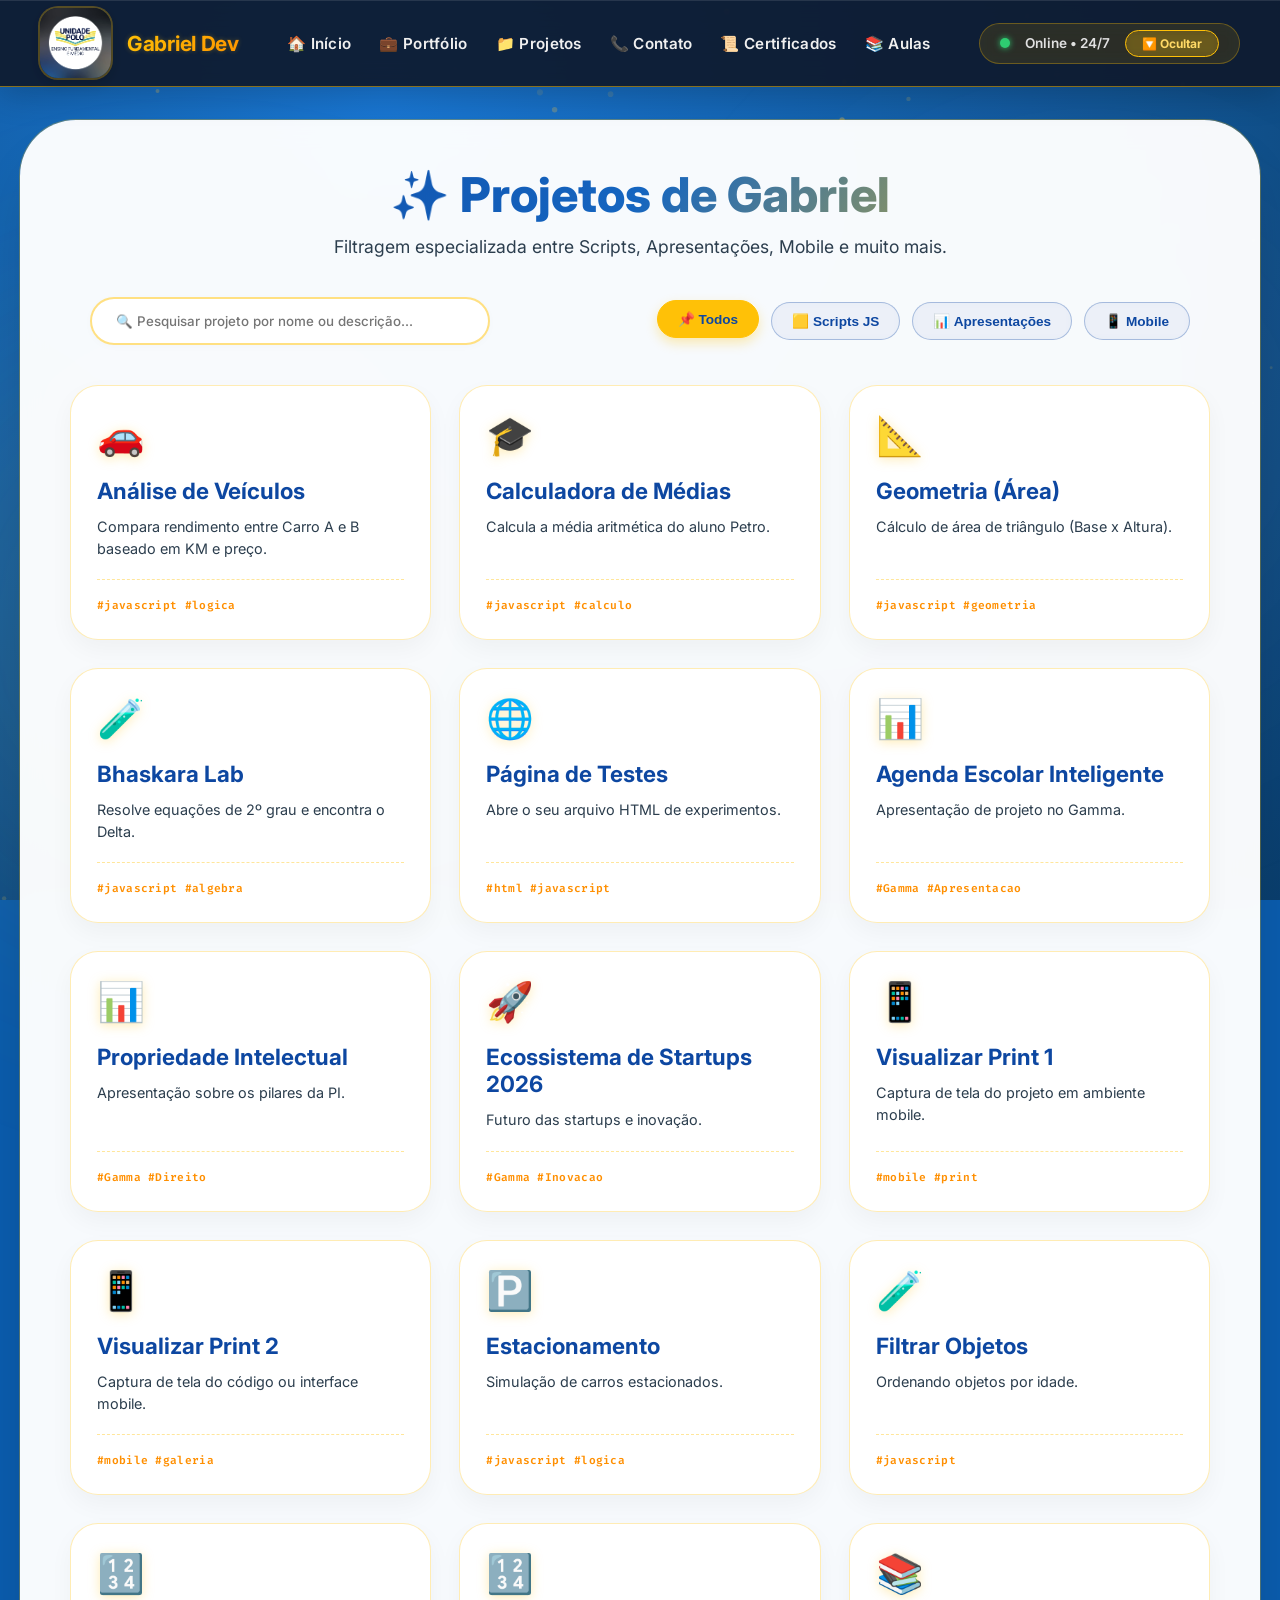
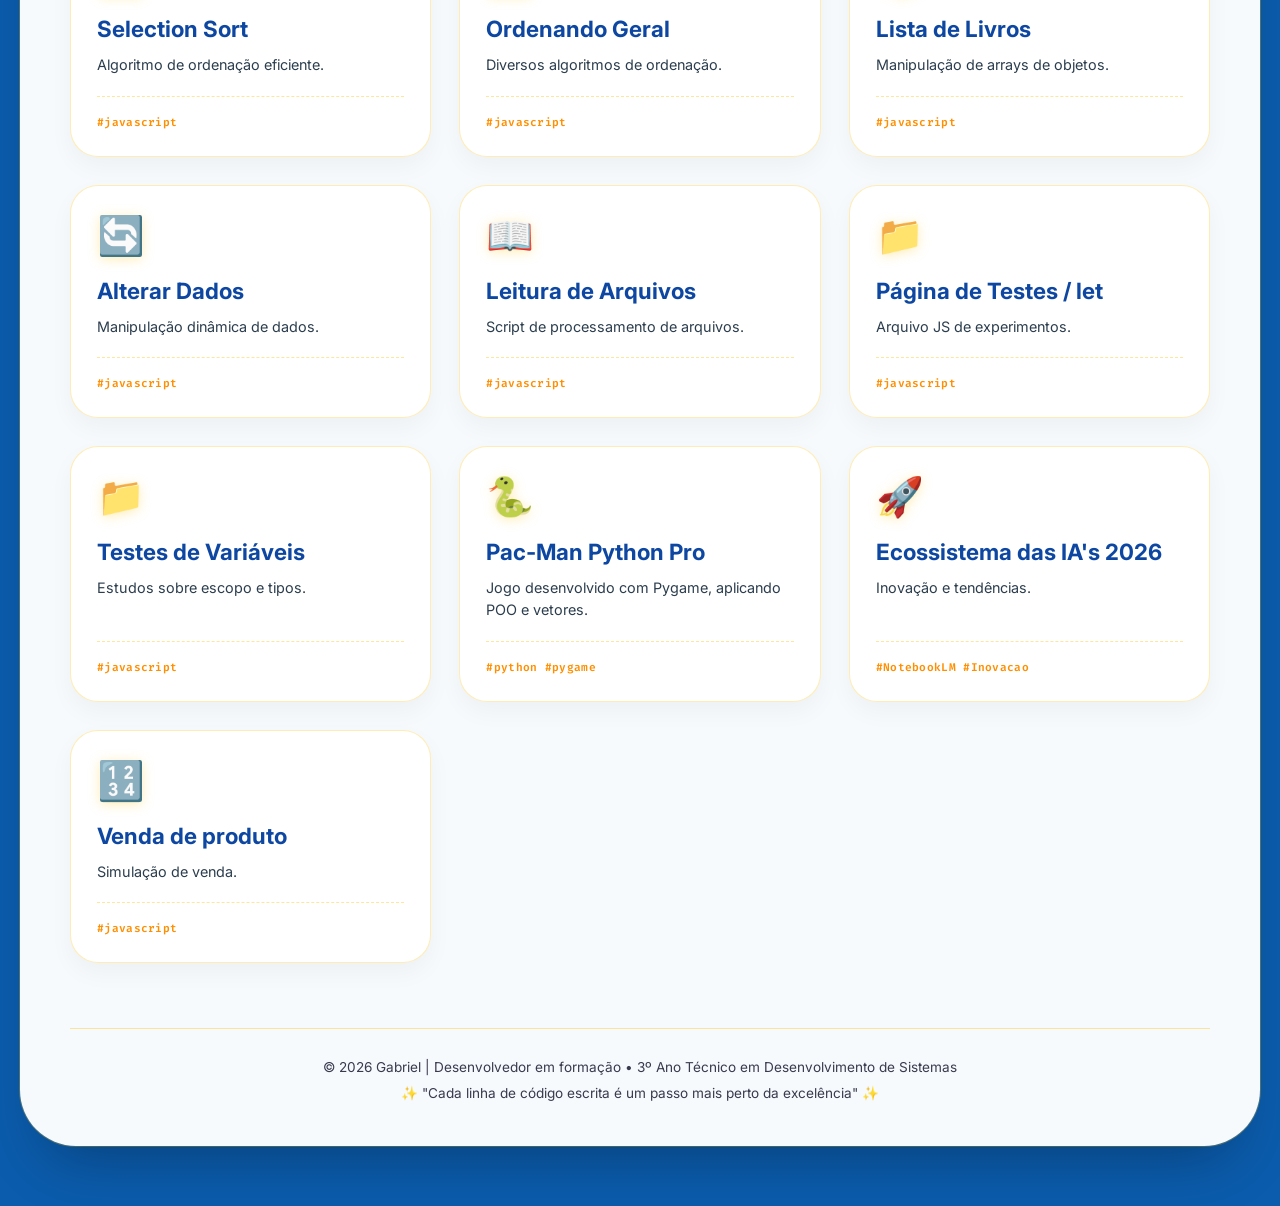
==== commit 8f1a0905: "Update 20.html" ====
--- a/20.html
+++ b/20.html
@@ -6,518 +6,211 @@
     <title>Gabriel Dev | Portfólio de Projetos - Laboratório Digital</title>
     <link href="https://fonts.googleapis.com/css2?family=Inter:opsz,wght@14..32,300;14..32,400;14..32,500;14..32,600;14..32,700;14..32,800&family=Fira+Code:wght@400;600&display=swap" rel="stylesheet">
     <style>
-        * {
-            margin: 0;
-            padding: 0;
-            box-sizing: border-box;
-        }
-
+        * { margin: 0; padding: 0; box-sizing: border-box; }
         body {
             font-family: 'Inter', 'Segoe UI', system-ui, -apple-system, sans-serif;
-            background: #0b5cad;
-            color: #1e1e2a;
-            overflow-x: hidden;
-            position: relative;
-        }
-
-        /* Fundo com gradiente dinâmico */
+            background: #0b5cad; color: #1e1e2a; overflow-x: hidden; position: relative;
+        }
         .bg-gradient {
-            position: fixed;
-            top: 0;
-            left: 0;
-            width: 100%;
-            height: 100%;
-            background: radial-gradient(circle at 30% 10%, #1976D2, #0a3e6d);
-            z-index: -2;
-        }
-
-        /* Partículas refinadas */
+            position: fixed; top: 0; left: 0; width: 100%; height: 100%;
+            background: radial-gradient(circle at 30% 10%, #1976D2, #0a3e6d); z-index: -2;
+        }
         #particle-canvas {
-            position: fixed;
-            top: 0;
-            left: 0;
-            width: 100%;
-            height: 100%;
-            z-index: -1;
-            pointer-events: none;
-            opacity: 0.5;
-        }
-
-        /* Orbes flutuantes */
+            position: fixed; top: 0; left: 0; width: 100%; height: 100%; z-index: -1;
+            pointer-events: none; opacity: 0.5;
+        }
         .glow-orb {
-            position: fixed;
-            width: 70vmax;
-            height: 70vmax;
+            position: fixed; width: 70vmax; height: 70vmax;
             background: radial-gradient(circle, rgba(255, 235, 59, 0.12) 0%, transparent 70%);
-            border-radius: 50%;
-            top: 20%;
-            left: -20%;
-            filter: blur(100px);
-            animation: floatGlow 18s ease-in-out infinite;
-            pointer-events: none;
-            z-index: -1;
-        }
-
+            border-radius: 50%; top: 20%; left: -20%; filter: blur(100px);
+            animation: floatGlow 18s ease-in-out infinite; pointer-events: none; z-index: -1;
+        }
         .glow-orb-2 {
-            position: fixed;
-            width: 60vmax;
-            height: 60vmax;
+            position: fixed; width: 60vmax; height: 60vmax;
             background: radial-gradient(circle, rgba(255, 255, 255, 0.08) 0%, transparent 70%);
-            border-radius: 50%;
-            bottom: 10%;
-            right: -15%;
-            filter: blur(120px);
-            animation: floatGlow 22s ease-in-out infinite reverse;
-            pointer-events: none;
-            z-index: -1;
-        }
-
+            border-radius: 50%; bottom: 10%; right: -15%; filter: blur(120px);
+            animation: floatGlow 22s ease-in-out infinite reverse; pointer-events: none; z-index: -1;
+        }
         @keyframes floatGlow {
             0% { transform: translate(0, 0) rotate(0deg); }
             50% { transform: translate(5%, 5%) rotate(5deg); }
             100% { transform: translate(0, 0) rotate(0deg); }
         }
-
-        /* ===== SERVICE BAR MELHORADA ===== */
         .service-bar {
-            position: fixed;
-            top: 0;
-            left: 0;
-            width: 100%;
-            background: rgba(15, 25, 45, 0.92);
-            backdrop-filter: blur(20px);
-            border-bottom: 1px solid rgba(255, 193, 7, 0.5);
-            padding: 8px 0;
-            z-index: 1000;
-            transform: translateY(0);
-            transition: transform 0.4s cubic-bezier(0.2, 0.9, 0.4, 1.1), background 0.2s;
+            position: fixed; top: 0; left: 0; width: 100%;
+            background: rgba(15, 25, 45, 0.92); backdrop-filter: blur(20px);
+            border-bottom: 1px solid rgba(255, 193, 7, 0.5); padding: 8px 0; z-index: 1000;
+            transform: translateY(0); transition: transform 0.4s cubic-bezier(0.2, 0.9, 0.4, 1.1);
             box-shadow: 0 8px 32px rgba(0, 0, 0, 0.2), inset 0 1px 0 rgba(255, 255, 255, 0.1);
         }
-
-        .service-bar.hidden {
-            transform: translateY(-100%);
-        }
-
+        .service-bar.hidden { transform: translateY(-100%); }
         .service-container {
-            max-width: 1400px;
-            margin: 0 auto;
-            display: flex;
-            justify-content: space-between;
-            align-items: center;
-            padding: 0 40px;
-            flex-wrap: wrap;
-            gap: 20px;
-        }
-
+            max-width: 1400px; margin: 0 auto; display: flex;
+            justify-content: space-between; align-items: center; padding: 0 40px;
+            flex-wrap: wrap; gap: 20px;
+        }
         .service-logo {
-            display: flex;
-            align-items: center;
-            gap: 16px;
-            cursor: pointer;
+            display: flex; align-items: center; gap: 16px; cursor: pointer;
             transition: transform 0.2s ease;
         }
-
-        .service-logo:hover {
-            transform: scale(1.02);
-        }
-
+        .service-logo:hover { transform: scale(1.02); }
         .service-logo img {
-            height: 70px;
-            width: auto;
-            border-radius: 18px;
-            transition: all 0.3s ease;
-            box-shadow: 0 4px 15px rgba(0, 0, 0, 0.2), 0 0 0 2px rgba(255, 193, 7, 0.3);
+            height: 70px; width: auto; border-radius: 18px;
+            transition: all 0.3s ease; box-shadow: 0 4px 15px rgba(0, 0, 0, 0.2), 0 0 0 2px rgba(255, 193, 7, 0.3);
             filter: brightness(1.02) contrast(1.05);
         }
-
         .service-logo img:hover {
             filter: brightness(1.08) contrast(1.1);
             box-shadow: 0 8px 25px rgba(255, 193, 7, 0.4), 0 0 0 3px rgba(255, 193, 7, 0.6);
             transform: scale(1.01);
         }
-
         .logo-text {
-            font-size: 1.3rem;
-            font-weight: 700;
+            font-size: 1.3rem; font-weight: 700;
             background: linear-gradient(135deg, #FFC107, #FF8F00);
-            background-clip: text;
-            -webkit-background-clip: text;
-            color: transparent;
-            letter-spacing: -0.3px;
-            text-shadow: 0 0 5px rgba(255, 193, 7, 0.3);
-        }
-
-        .service-links {
-            display: flex;
-            gap: 28px;
-            flex-wrap: wrap;
-        }
-
+            -webkit-background-clip: text; -webkit-text-fill-color: transparent;
+            letter-spacing: -0.3px; text-shadow: 0 0 5px rgba(255, 193, 7, 0.3);
+        }
+        .service-links { display: flex; gap: 28px; flex-wrap: wrap; }
         .service-link {
-            color: #f0f0f0;
-            text-decoration: none;
-            font-size: 0.95rem;
-            font-weight: 600;
-            padding: 6px 0;
-            position: relative;
-            transition: all 0.25s ease;
-            cursor: pointer;
-            display: flex;
-            align-items: center;
-            gap: 8px;
-            letter-spacing: 0.3px;
-        }
-
+            color: #f0f0f0; text-decoration: none; font-size: 0.95rem; font-weight: 600;
+            padding: 6px 0; position: relative; transition: all 0.25s ease; cursor: pointer;
+            display: flex; align-items: center; gap: 8px; letter-spacing: 0.3px;
+        }
         .service-link::after {
-            content: '';
-            position: absolute;
-            bottom: -2px;
-            left: 0;
-            width: 0;
-            height: 2.5px;
+            content: ''; position: absolute; bottom: -2px; left: 0; width: 0; height: 2.5px;
             background: linear-gradient(90deg, #FFC107, #FF8F00, #FFD966);
-            transition: width 0.3s ease;
-            border-radius: 2px;
-            box-shadow: 0 0 4px #FFC107;
-        }
-
-        .service-link:hover {
-            color: #FFD966;
-            text-shadow: 0 0 6px rgba(255, 193, 7, 0.5);
-        }
-
-        .service-link:hover::after {
-            width: 100%;
-        }
-
+            transition: width 0.3s ease; border-radius: 2px; box-shadow: 0 0 4px #FFC107;
+        }
+        .service-link:hover { color: #FFD966; text-shadow: 0 0 6px rgba(255, 193, 7, 0.5); }
+        .service-link:hover::after { width: 100%; }
         .service-status {
-            display: flex;
-            align-items: center;
-            gap: 15px;
-            font-size: 0.85rem;
-            font-weight: 600;
-            color: #e0e0e0;
-            background: rgba(255, 193, 7, 0.12);
-            padding: 6px 20px;
-            border-radius: 60px;
-            backdrop-filter: blur(8px);
+            display: flex; align-items: center; gap: 15px; font-size: 0.85rem;
+            font-weight: 600; color: #e0e0e0; background: rgba(255, 193, 7, 0.12);
+            padding: 6px 20px; border-radius: 60px; backdrop-filter: blur(8px);
             border: 1px solid rgba(255, 193, 7, 0.3);
         }
-
         .status-dot {
-            width: 10px;
-            height: 10px;
-            background: #2ecc71;
-            border-radius: 50%;
-            animation: pulse-green 1.8s infinite;
-            box-shadow: 0 0 6px #2ecc71;
-        }
-
+            width: 10px; height: 10px; background: #2ecc71; border-radius: 50%;
+            animation: pulse-green 1.8s infinite; box-shadow: 0 0 6px #2ecc71;
+        }
         @keyframes pulse-green {
             0%, 100% { opacity: 1; transform: scale(1); box-shadow: 0 0 6px #2ecc71; }
             50% { opacity: 0.7; transform: scale(1.2); box-shadow: 0 0 14px #2ecc71; }
         }
-
         .service-toggle {
-            background: rgba(255, 193, 7, 0.2);
-            border: 1px solid #FFC107;
-            padding: 5px 16px;
-            border-radius: 40px;
-            cursor: pointer;
-            font-size: 0.75rem;
-            font-weight: 700;
-            transition: all 0.2s ease;
-            color: #FFD966;
-            backdrop-filter: blur(4px);
-        }
-
+            background: rgba(255, 193, 7, 0.2); border: 1px solid #FFC107;
+            padding: 5px 16px; border-radius: 40px; cursor: pointer; font-size: 0.75rem;
+            font-weight: 700; transition: all 0.2s ease; color: #FFD966; backdrop-filter: blur(4px);
+        }
         .service-toggle:hover {
-            background: #FFC107;
-            color: #1e1e2a;
-            transform: scale(1.03);
-            box-shadow: 0 0 12px #FFC107;
-            border-color: #fff;
-        }
-
-        /* ===== MAIN CONTAINER ===== */
-        .container {
-            position: relative;
-            z-index: 2;
-            min-height: 100vh;
-            padding: 20px;
-        }
-
-        /* ===== HERO CARD COM PROJETOS ===== */
+            background: #FFC107; color: #1e1e2a; transform: scale(1.03);
+            box-shadow: 0 0 12px #FFC107; border-color: #fff;
+        }
+        .container { position: relative; z-index: 2; min-height: 100vh; padding: 20px; }
         .hero-card {
-            max-width: 1400px;
-            width: 100%;
-            margin: 100px auto 40px;
-            background: rgba(255, 255, 255, 0.97);
-            backdrop-filter: blur(12px);
-            border-radius: 56px;
-            padding: 45px 50px;
+            max-width: 1400px; width: 100%; margin: 100px auto 40px;
+            background: rgba(255, 255, 255, 0.97); backdrop-filter: blur(12px);
+            border-radius: 56px; padding: 45px 50px;
             animation: fadeInUp 0.7s cubic-bezier(0.2, 0.9, 0.4, 1.1);
             box-shadow: 0 35px 60px -25px rgba(0, 0, 0, 0.3), 0 0 0 1px rgba(255, 193, 7, 0.3);
             transition: box-shadow 0.4s, transform 0.2s;
         }
-
         .hero-card:hover {
             box-shadow: 0 45px 70px -25px rgba(0, 0, 0, 0.35), 0 0 0 2px rgba(255, 193, 7, 0.5);
             transform: translateY(-3px);
         }
-
         @keyframes fadeInUp {
             from { opacity: 0; transform: translateY(50px); }
             to { opacity: 1; transform: translateY(0); }
         }
-
-        .projects-header {
-            text-align: center;
-            margin-bottom: 40px;
-        }
-
+        .projects-header { text-align: center; margin-bottom: 40px; }
         .projects-header h1 {
-            font-size: 3rem;
-            font-weight: 800;
+            font-size: 3rem; font-weight: 800;
             background: linear-gradient(125deg, #0D47A1, #1565C0, #FFC107);
-            background-clip: text;
-            -webkit-background-clip: text;
-            color: transparent;
-            margin-bottom: 12px;
-        }
-
-        .projects-header p {
-            color: #2c3e4e;
-            font-size: 1.1rem;
-            max-width: 650px;
-            margin: 0 auto;
-        }
-
-        /* CONTROLES DE FILTRO */
+            -webkit-background-clip: text; -webkit-text-fill-color: transparent; margin-bottom: 12px;
+        }
+        .projects-header p { color: #2c3e4e; font-size: 1.1rem; max-width: 650px; margin: 0 auto; }
         .controls {
-            max-width: 1100px;
-            margin: 0 auto 40px;
-            display: flex;
-            flex-wrap: wrap;
-            gap: 20px;
-            justify-content: space-between;
-            align-items: center;
-        }
-
+            max-width: 1100px; margin: 0 auto 40px; display: flex;
+            flex-wrap: wrap; gap: 20px; justify-content: space-between; align-items: center;
+        }
         .search-box {
-            background: white;
-            border: 2px solid rgba(255, 193, 7, 0.5);
-            padding: 14px 24px;
-            border-radius: 50px;
-            color: #1e2a3a;
-            width: 100%;
-            max-width: 400px;
-            outline: none;
-            font-weight: 500;
-            font-family: 'Inter', sans-serif;
-            transition: all 0.2s;
-            box-shadow: 0 2px 8px rgba(0,0,0,0.02);
-        }
-
-        .search-box:focus {
-            border-color: #FFC107;
-            box-shadow: 0 0 0 3px rgba(255, 193, 7, 0.2);
-        }
-
-        .filter-buttons {
-            display: flex;
-            gap: 12px;
-            flex-wrap: wrap;
-        }
-
+            background: white; border: 2px solid rgba(255, 193, 7, 0.5);
+            padding: 14px 24px; border-radius: 50px; color: #1e2a3a;
+            width: 100%; max-width: 400px; outline: none; font-weight: 500;
+            font-family: 'Inter', sans-serif; transition: all 0.2s; box-shadow: 0 2px 8px rgba(0,0,0,0.02);
+        }
+        .search-box:focus { border-color: #FFC107; box-shadow: 0 0 0 3px rgba(255, 193, 7, 0.2); }
+        .filter-buttons { display: flex; gap: 12px; flex-wrap: wrap; }
         .btn-filter {
-            background: rgba(13, 71, 161, 0.08);
-            border: 1px solid rgba(13, 71, 161, 0.3);
-            color: #0D47A1;
-            padding: 10px 20px;
-            border-radius: 40px;
-            cursor: pointer;
-            transition: 0.25s ease;
-            font-weight: 700;
-            font-size: 0.85rem;
-            backdrop-filter: blur(4px);
-        }
-
+            background: rgba(13, 71, 161, 0.08); border: 1px solid rgba(13, 71, 161, 0.3);
+            color: #0D47A1; padding: 10px 20px; border-radius: 40px; cursor: pointer;
+            transition: 0.25s ease; font-weight: 700; font-size: 0.85rem; backdrop-filter: blur(4px);
+        }
         .btn-filter.active, .btn-filter:hover {
-            background: #FFC107;
-            color: #0D47A1;
-            border-color: #FFC107;
-            box-shadow: 0 5px 12px rgba(255, 193, 7, 0.3);
-            transform: translateY(-2px);
-        }
-
-        /* GRID DE PROJETOS */
+            background: #FFC107; color: #0D47A1; border-color: #FFC107;
+            box-shadow: 0 5px 12px rgba(255, 193, 7, 0.3); transform: translateY(-2px);
+        }
         .grid-links {
             display: grid;
             grid-template-columns: repeat(auto-fill, minmax(310px, 1fr));
             gap: 28px;
         }
-
         .project-card {
-            background: #FFFFFF;
-            border-radius: 28px;
-            padding: 26px;
-            cursor: pointer;
+            background: #FFFFFF; border-radius: 28px; padding: 26px; cursor: pointer;
             transition: all 0.3s cubic-bezier(0.2, 0.9, 0.4, 1.1);
-            display: flex;
-            flex-direction: column;
-            color: #1e2a3a;
-            box-shadow: 0 10px 25px rgba(0, 0, 0, 0.04);
-            border: 1px solid rgba(255, 193, 7, 0.3);
-            position: relative;
-            overflow: hidden;
-        }
-
+            display: flex; flex-direction: column; color: #1e2a3a;
+            box-shadow: 0 10px 25px rgba(0, 0, 0, 0.04); border: 1px solid rgba(255, 193, 7, 0.3);
+            position: relative; overflow: hidden;
+        }
         .project-card::before {
-            content: '';
-            position: absolute;
-            inset: 0;
+            content: ''; position: absolute; inset: 0;
             background: radial-gradient(circle at 30% 20%, rgba(255, 193, 7, 0.08), transparent 80%);
-            opacity: 0;
-            transition: opacity 0.4s;
-        }
-
-        .project-card:hover::before {
-            opacity: 1;
-        }
-
+            opacity: 0; transition: opacity 0.4s;
+        }
+        .project-card:hover::before { opacity: 1; }
         .project-card:hover {
-            transform: translateY(-8px);
-            border-color: #FFC107;
-            background: #fefcf5;
-            box-shadow: 0 25px 40px -12px rgba(0, 0, 0, 0.2), 0 0 0 1px rgba(255, 193, 7, 0.5);
-        }
-
+            transform: translateY(-8px); border-color: #FFC107;
+            background: #fefcf5; box-shadow: 0 25px 40px -12px rgba(0, 0, 0, 0.2), 0 0 0 1px rgba(255, 193, 7, 0.5);
+        }
         .card-icon {
-            font-size: 2.4rem;
-            margin-bottom: 18px;
+            font-size: 2.4rem; margin-bottom: 18px;
             filter: drop-shadow(0 2px 6px rgba(255, 193, 7, 0.3));
         }
-
-        .project-card h3 {
-            font-size: 1.4rem;
-            font-weight: 700;
-            color: #0D47A1;
-            margin-bottom: 12px;
-        }
-
-        .project-card p {
-            color: #2c3e4e;
-            font-size: 0.9rem;
-            line-height: 1.5;
-            margin-bottom: 20px;
-        }
-
+        .project-card h3 { font-size: 1.4rem; font-weight: 700; color: #0D47A1; margin-bottom: 12px; }
+        .project-card p { color: #2c3e4e; font-size: 0.9rem; line-height: 1.5; margin-bottom: 20px; }
         .card-footer {
-            margin-top: auto;
-            padding-top: 18px;
-            font-family: 'Fira Code', monospace;
-            font-size: 0.7rem;
-            font-weight: 600;
-            color: #FF8F00;
-            border-top: 1px dashed rgba(255, 193, 7, 0.4);
-            letter-spacing: 0.3px;
-        }
-
-        .hidden {
-            display: none !important;
-        }
-
-        /* FOOTER DO HERO */
+            margin-top: auto; padding-top: 18px; font-family: 'Fira Code', monospace;
+            font-size: 0.7rem; font-weight: 600; color: #FF8F00;
+            border-top: 1px dashed rgba(255, 193, 7, 0.4); letter-spacing: 0.3px;
+        }
+        .hidden { display: none !important; }
         .footer-note {
-            margin-top: 65px;
-            padding-top: 30px;
+            margin-top: 65px; padding-top: 30px;
             border-top: 1px solid rgba(255, 193, 7, 0.4);
-            text-align: center;
-            font-size: 0.85rem;
-            color: #3a3a4e;
-        }
-
+            text-align: center; font-size: 0.85rem; color: #3a3a4e;
+        }
         .scroll-top {
-            position: fixed;
-            bottom: 30px;
-            right: 30px;
-            width: 55px;
-            height: 55px;
-            background: rgba(255, 193, 7, 0.9);
-            backdrop-filter: blur(8px);
-            border: 1px solid #ffffff;
-            border-radius: 60px;
-            display: flex;
-            align-items: center;
-            justify-content: center;
-            cursor: pointer;
-            opacity: 0;
-            visibility: hidden;
-            transition: all 0.3s ease;
-            z-index: 1000;
-            font-size: 1.6rem;
-            font-weight: bold;
-            color: #1e1e2a;
-            box-shadow: 0 5px 15px rgba(0,0,0,0.2);
-        }
-
-        .scroll-top.visible {
-            opacity: 1;
-            visibility: visible;
-        }
-
+            position: fixed; bottom: 30px; right: 30px; width: 55px; height: 55px;
+            background: rgba(255, 193, 7, 0.9); backdrop-filter: blur(8px);
+            border: 1px solid #ffffff; border-radius: 60px;
+            display: flex; align-items: center; justify-content: center; cursor: pointer;
+            opacity: 0; visibility: hidden; transition: all 0.3s ease; z-index: 1000;
+            font-size: 1.6rem; font-weight: bold; color: #1e1e2a; box-shadow: 0 5px 15px rgba(0,0,0,0.2);
+        }
+        .scroll-top.visible { opacity: 1; visibility: visible; }
         .scroll-top:hover {
-            background: #FF8F00;
-            transform: translateY(-6px);
-            box-shadow: 0 10px 25px #FFC107;
-        }
-
-        .tooltip {
-            position: fixed;
-            background: #1e1e2a;
-            color: #FFC107;
-            padding: 7px 18px;
-            border-radius: 40px;
-            font-size: 0.85rem;
-            font-weight: 500;
-            pointer-events: none;
-            z-index: 2000;
-            border: 1px solid #FFC107;
-            white-space: nowrap;
-            font-family: monospace;
-            box-shadow: 0 4px 15px rgba(0,0,0,0.2);
-            backdrop-filter: blur(10px);
-        }
-
+            background: #FF8F00; transform: translateY(-6px); box-shadow: 0 10px 25px #FFC107;
+        }
         @media (max-width: 900px) {
-            .hero-card {
-                padding: 30px 20px;
-                margin-top: 110px;
-            }
-            .projects-header h1 {
-                font-size: 2.2rem;
-            }
-            .controls {
-                flex-direction: column;
-                align-items: stretch;
-            }
-            .search-box {
-                max-width: 100%;
-            }
-            .filter-buttons {
-                justify-content: center;
-            }
-            .service-container {
-                flex-direction: column;
-                padding: 0 20px;
-            }
-            .service-links {
-                justify-content: center;
-            }
-            .service-logo img {
-                height: 55px;
-            }
+            .hero-card { padding: 30px 20px; margin-top: 110px; }
+            .projects-header h1 { font-size: 2.2rem; }
+            .controls { flex-direction: column; align-items: stretch; }
+            .search-box { max-width: 100%; }
+            .filter-buttons { justify-content: center; }
+            .service-container { flex-direction: column; padding: 0 20px; }
+            .service-links { justify-content: center; }
+            .service-logo img { height: 55px; }
         }
     </style>
 </head>
@@ -527,7 +220,7 @@
     <div class="glow-orb"></div>
     <div class="glow-orb-2"></div>
 
-    <!-- BARRA DE SERVIÇO (BASE DO SEGUNDO CÓDIGO) -->
+    <!-- BARRA DE SERVIÇO CORRIGIDA -->
     <div class="service-bar" id="serviceBar">
         <div class="service-container">
             <div class="service-logo">
@@ -535,12 +228,12 @@
                 <span class="logo-text">Gabriel Dev</span>
             </div>
             <div class="service-links">
-                <a class="service-link" data-dest="boa1.html">🏠 Início</a>
-                <a class="service-link" data-dest="20.html">💼 Portfólio</a>
-                <a class="service-link" data-dest="30.html">📁 Projetos</a>
-                <a class="service-link" data-dest="40.html">📞 Contato</a>
-                <a class="service-link" data-dest="50.html">📜 Certificados</a>
-                <a class="service-link" data-dest="60.html">📚 Aulas</a>
+                <a class="service-link" href="boa1.html">🏠 Início</a>
+                <a class="service-link" href="20.html">💼 Portfólio</a>
+                <a class="service-link" href="30.html">📁 Projetos</a>
+                <a class="service-link" href="40.html">📞 Contato</a>
+                <a class="service-link" href="50.html">📜 Certificados</a>
+                <a class="service-link" href="60.html">📚 Aulas</a>
             </div>
             <div class="service-status">
                 <span class="status-dot"></span>
@@ -557,7 +250,6 @@
                 <p>Filtragem especializada entre Scripts, Apresentações, Mobile e muito mais.</p>
             </div>
 
-            <!-- Filtros e busca -->
             <div class="controls">
                 <input type="text" class="search-box" id="searchInput" placeholder="🔍 Pesquisar projeto por nome ou descrição...">
                 <div class="filter-buttons">
@@ -568,8 +260,8 @@
                 </div>
             </div>
 
-            <!-- Grid de projetos (cards do primeiro código) -->
             <div class="grid-links" id="link-container">
+                <!-- Cards com data-projeto (arquivos locais) -->
                 <div class="project-card js" data-projeto="carro.js">
                     <div class="card-icon">🚗</div>
                     <h3>Análise de Veículos</h3>
@@ -600,6 +292,7 @@
                     <p>Abre o seu arquivo HTML de experimentos.</p>
                     <div class="card-footer">#html #javascript</div>
                 </div>
+                <!-- Links externos (Gamma) -->
                 <div class="project-card gamma" data-url="https://gamma.app/docs/Agenda-Escolar-Inteligente-zhlc75xq821pwub" data-externo="_blank">
                     <div class="card-icon">📊</div>
                     <h3>Agenda Escolar Inteligente</h3>
@@ -618,6 +311,7 @@
                     <p>Futuro das startups e inovação.</p>
                     <div class="card-footer">#Gamma #Inovacao</div>
                 </div>
+                <!-- Mobile prints -->
                 <div class="project-card mobile" data-url="SUA_IMAGEM.jpg" data-externo="_blank">
                     <div class="card-icon">📱</div>
                     <h3>Visualizar Print 1</h3>
@@ -714,11 +408,10 @@
     <div class="scroll-top" id="scrollTop">▲</div>
 
     <script>
-        // ========== PARTÍCULAS E ANIMAÇÕES (BASE DO SEGUNDO CÓDIGO) ==========
+        // ========== PARTÍCULAS ==========
         const canvas = document.getElementById('particle-canvas');
         const ctx = canvas.getContext('2d');
         let particles = [];
-        let animationId;
 
         function resizeCanvas() {
             canvas.width = window.innerWidth;
@@ -760,7 +453,7 @@
         function animateParticles() {
             ctx.clearRect(0, 0, canvas.width, canvas.height);
             particles.forEach(p => { p.update(); p.draw(); });
-            animationId = requestAnimationFrame(animateParticles);
+            requestAnimationFrame(animateParticles);
         }
 
         window.addEventListener('resize', () => {
@@ -771,10 +464,11 @@
         initParticles();
         animateParticles();
 
-        // Barra de serviço scroll
+        // ========== BARRA DE SERVIÇO ==========
         let lastScroll = 0;
         const bar = document.getElementById('serviceBar');
         const toggle = document.getElementById('toggleBar');
+
         window.addEventListener('scroll', () => {
             const cur = window.pageYOffset;
             if (cur > lastScroll && cur > 110) bar.classList.add('hidden');
@@ -784,112 +478,74 @@
             if (cur > 280) scrollBtn.classList.add('visible');
             else scrollBtn.classList.remove('visible');
         });
+
         toggle.addEventListener('click', () => {
             bar.classList.toggle('hidden');
-            toggle.textContent = bar.classList.contains('hidden') ? '🔽 Mostrar' : '🔽 Ocultar';
-        });
-
-        // Links da barra (apenas exemplo - não quebra a página)
-        document.querySelectorAll('.service-link').forEach(link => {
-            link.addEventListener('click', (e) => {
-                e.preventDefault();
-                alert('Navegação rápida: esta seção será implementada em breve.');
-            });
-        });
-
-        // Botão scroll top
-        document.getElementById('scrollTop').addEventListener('click', () => window.scrollTo({ top: 0, behavior: 'smooth' }));
-
-        // ========== FILTROS E PESQUISA (FUNCIONALIDADE DO PRIMEIRO CÓDIGO) ==========
+            toggle.textContent = bar.classList.contains('hidden') ? '🔼 Mostrar' : '🔽 Ocultar';
+        });
+
+        // Scroll top
+        document.getElementById('scrollTop').addEventListener('click', () => {
+            window.scrollTo({ top: 0, behavior: 'smooth' });
+        });
+
+        // ========== FILTROS E PESQUISA ==========
         const searchInput = document.getElementById('searchInput');
         const cards = document.getElementsByClassName('project-card');
         const filterBtns = document.querySelectorAll('.btn-filter');
-
-        // Função de filtro (categoria + pesquisa)
         let currentFilter = 'all';
 
         function applyFilters() {
             const searchTerm = searchInput.value.toLowerCase();
-            for (let i = 0; i < cards.length; i++) {
-                const card = cards[i];
+            for (let card of cards) {
                 const title = card.querySelector('h3').innerText.toLowerCase();
                 const desc = card.querySelector('p').innerText.toLowerCase();
                 const matchesSearch = title.includes(searchTerm) || desc.includes(searchTerm);
                 const matchesCategory = (currentFilter === 'all') || card.classList.contains(currentFilter);
-                if (matchesSearch && matchesCategory) {
-                    card.classList.remove('hidden');
-                } else {
-                    card.classList.add('hidden');
-                }
+                card.classList.toggle('hidden', !(matchesSearch && matchesCategory));
             }
         }
 
-        // Evento de pesquisa
-        searchInput.addEventListener('keyup', () => {
-            // quando pesquisa, reseta botão ativo (muda para 'todos')
+        searchInput.addEventListener('input', () => {
+            // reseta filtro para "todos" ao digitar
             currentFilter = 'all';
             filterBtns.forEach(btn => btn.classList.remove('active'));
-            const allBtn = document.querySelector('.btn-filter[data-filter="all"]');
-            if (allBtn) allBtn.classList.add('active');
+            document.querySelector('.btn-filter[data-filter="all"]').classList.add('active');
             applyFilters();
         });
 
-        // Clique nos botões de filtro
         filterBtns.forEach(btn => {
-            btn.addEventListener('click', (e) => {
-                const filterValue = btn.getAttribute('data-filter');
-                currentFilter = filterValue;
+            btn.addEventListener('click', () => {
+                currentFilter = btn.getAttribute('data-filter');
                 filterBtns.forEach(b => b.classList.remove('active'));
                 btn.classList.add('active');
-                // limpa busca visualmente mas mantém searchInput vazio, reaplica filtro
-                if (searchInput.value !== '') {
-                    searchInput.value = '';
-                }
+                searchInput.value = ''; // limpa busca ao trocar filtro
                 applyFilters();
             });
         });
 
-        // Navegação dos cards (redirecionamento)
+        // ========== NAVEGAÇÃO DOS CARDS (CORRIGIDA) ==========
         document.querySelectorAll('.project-card').forEach(card => {
             card.addEventListener('click', (e) => {
-                // Evita conflito se clicou em algo interno
                 e.stopPropagation();
-                // Verifica se é link externo (gamma ou mobile com data-url)
                 const urlExterno = card.getAttribute('data-url');
                 const projetoLocal = card.getAttribute('data-projeto');
                 const externo = card.getAttribute('data-externo') === '_blank';
-                
+
                 if (urlExterno) {
+                    // Links externos (Gamma, imagens)
                     if (externo) window.open(urlExterno, '_blank');
                     else window.location.href = urlExterno;
                 } else if (projetoLocal) {
+                    // Arquivos locais (abre na mesma aba ou nova, conforme atributo)
                     if (externo) window.open(projetoLocal, '_blank');
                     else window.location.href = projetoLocal;
-                } else {
-                    // fallback: tenta encontrar onclick antigo (nenhum, mas seguro)
-                    console.log('Ação não definida');
                 }
             });
         });
 
-        // inicializa todos visíveis
+        // Inicializa filtros
         applyFilters();
-
-        // tooltips pequenos para estatística (opcional)
-        let tooltip = null;
-        document.querySelectorAll('.stat-card, .feature-card').forEach(el => {
-            el?.addEventListener('mouseenter', (e) => {
-                if(!el) return;
-                tooltip = document.createElement('div');
-                tooltip.className = 'tooltip';
-                tooltip.textContent = '📌 Explore os projetos acima';
-                document.body.appendChild(tooltip);
-                const rect = el.getBoundingClientRect();
-                tooltip.style.left = rect.left + rect.width/2 - tooltip.offsetWidth/2 + 'px';
-                tooltip.style.top = rect.top - 40 + 'px';
-                setTimeout(() => { if(tooltip) tooltip.remove(); }, 1500);
-            });
-        });
     </script>
 </body>
 </html>
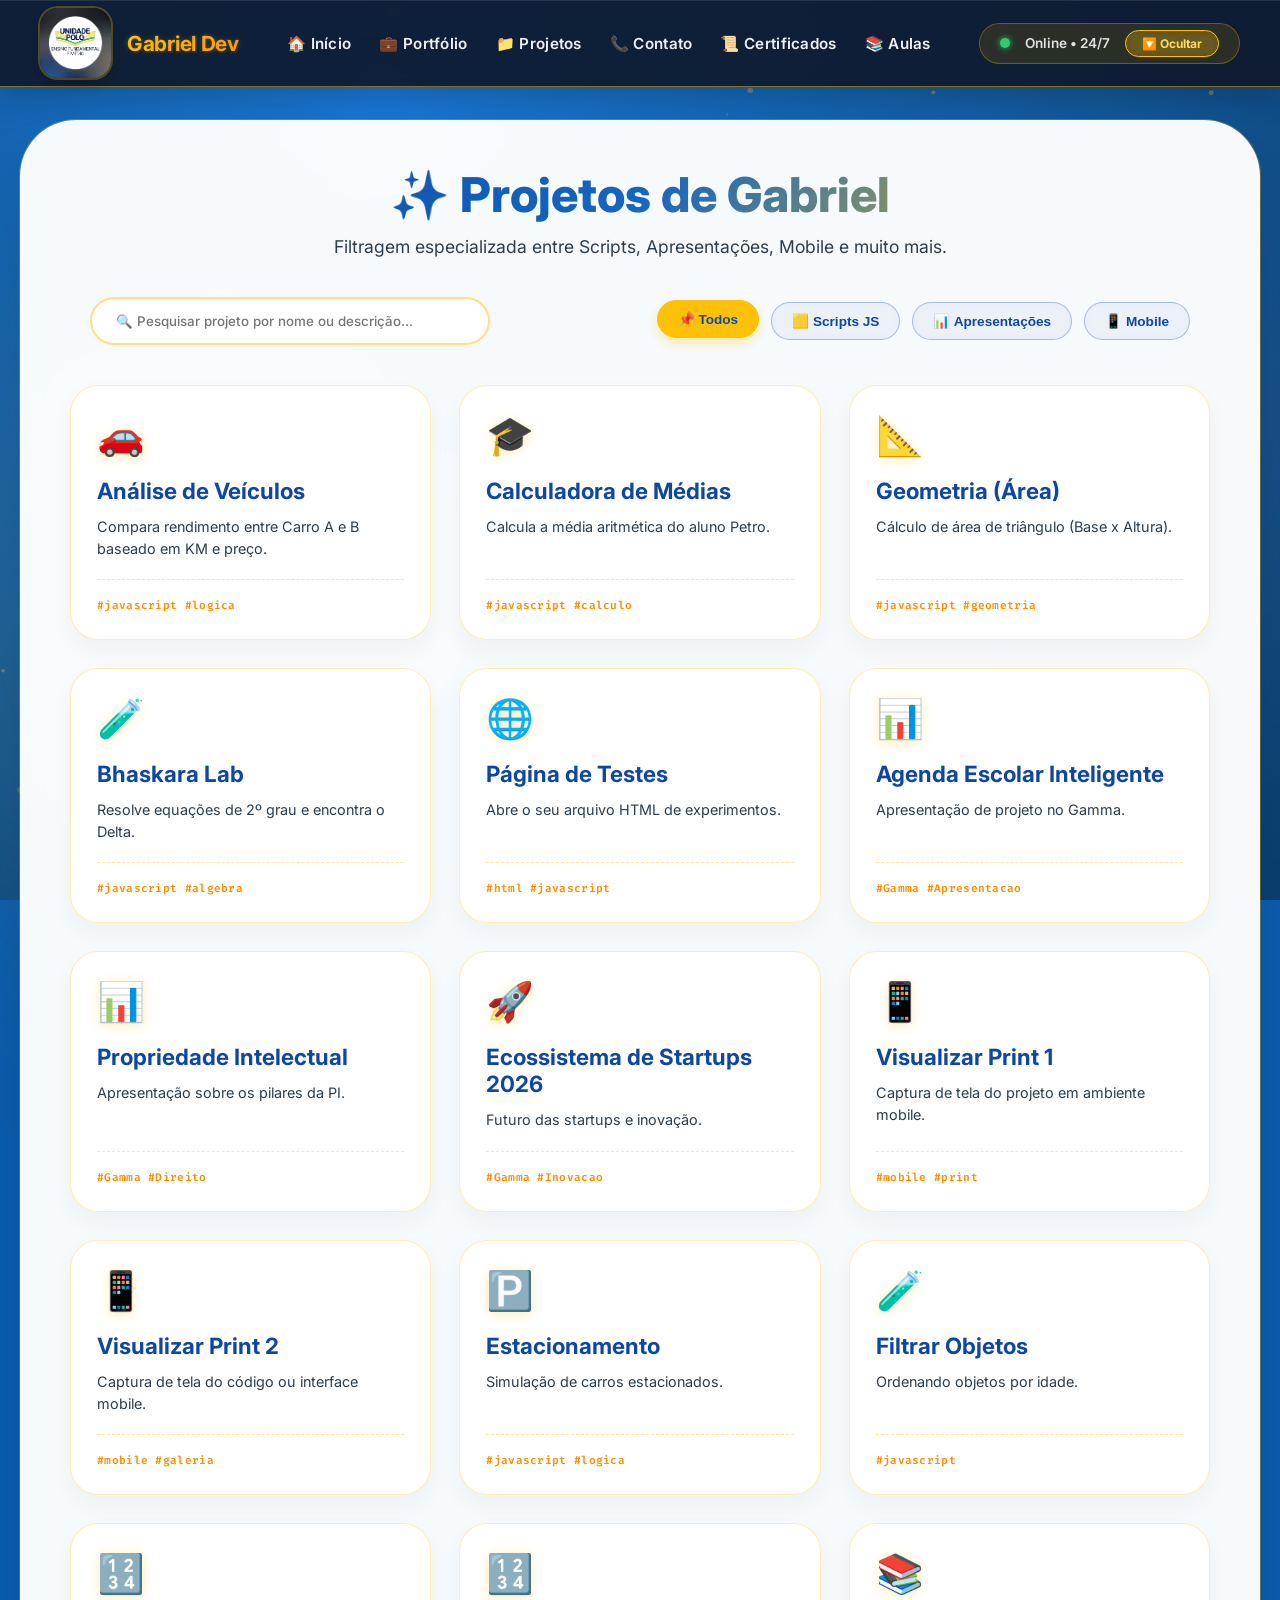
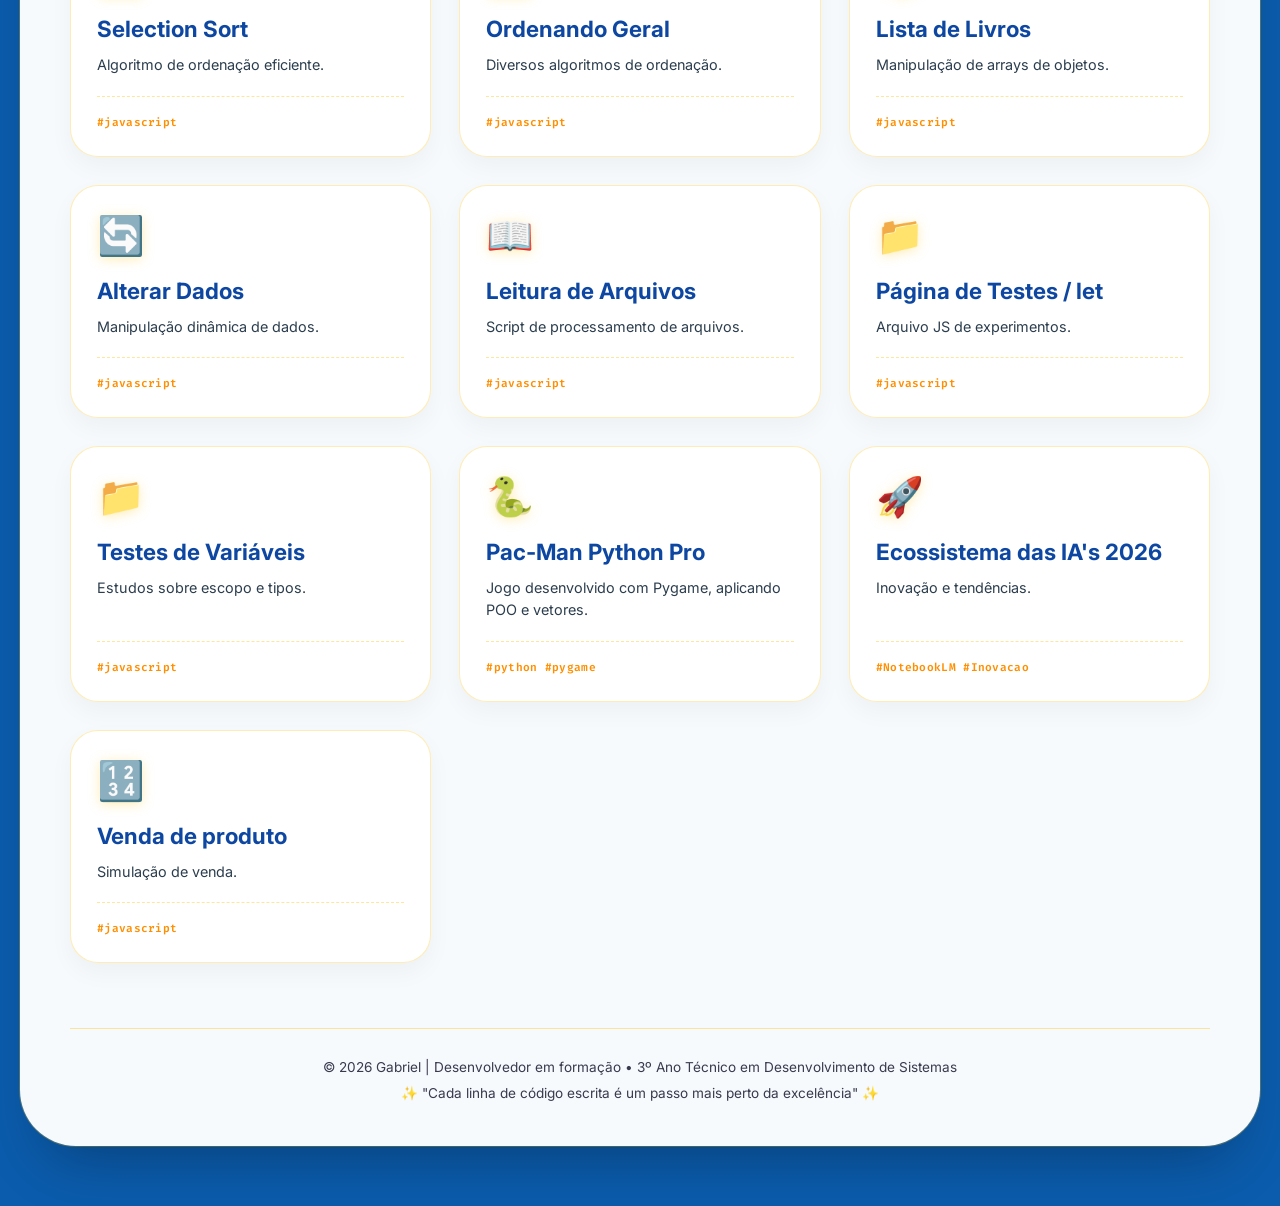
==== commit 46de9753: "Update 20.html" ====
--- a/20.html
+++ b/20.html
@@ -228,7 +228,7 @@
                 <span class="logo-text">Gabriel Dev</span>
             </div>
             <div class="service-links">
-                <a class="service-link" href="boa1.html">🏠 Início</a>
+                <a class="service-link" href="welcome.html">🏠 Início</a>
                 <a class="service-link" href="20.html">💼 Portfólio</a>
                 <a class="service-link" href="30.html">📁 Projetos</a>
                 <a class="service-link" href="40.html">📞 Contato</a>
